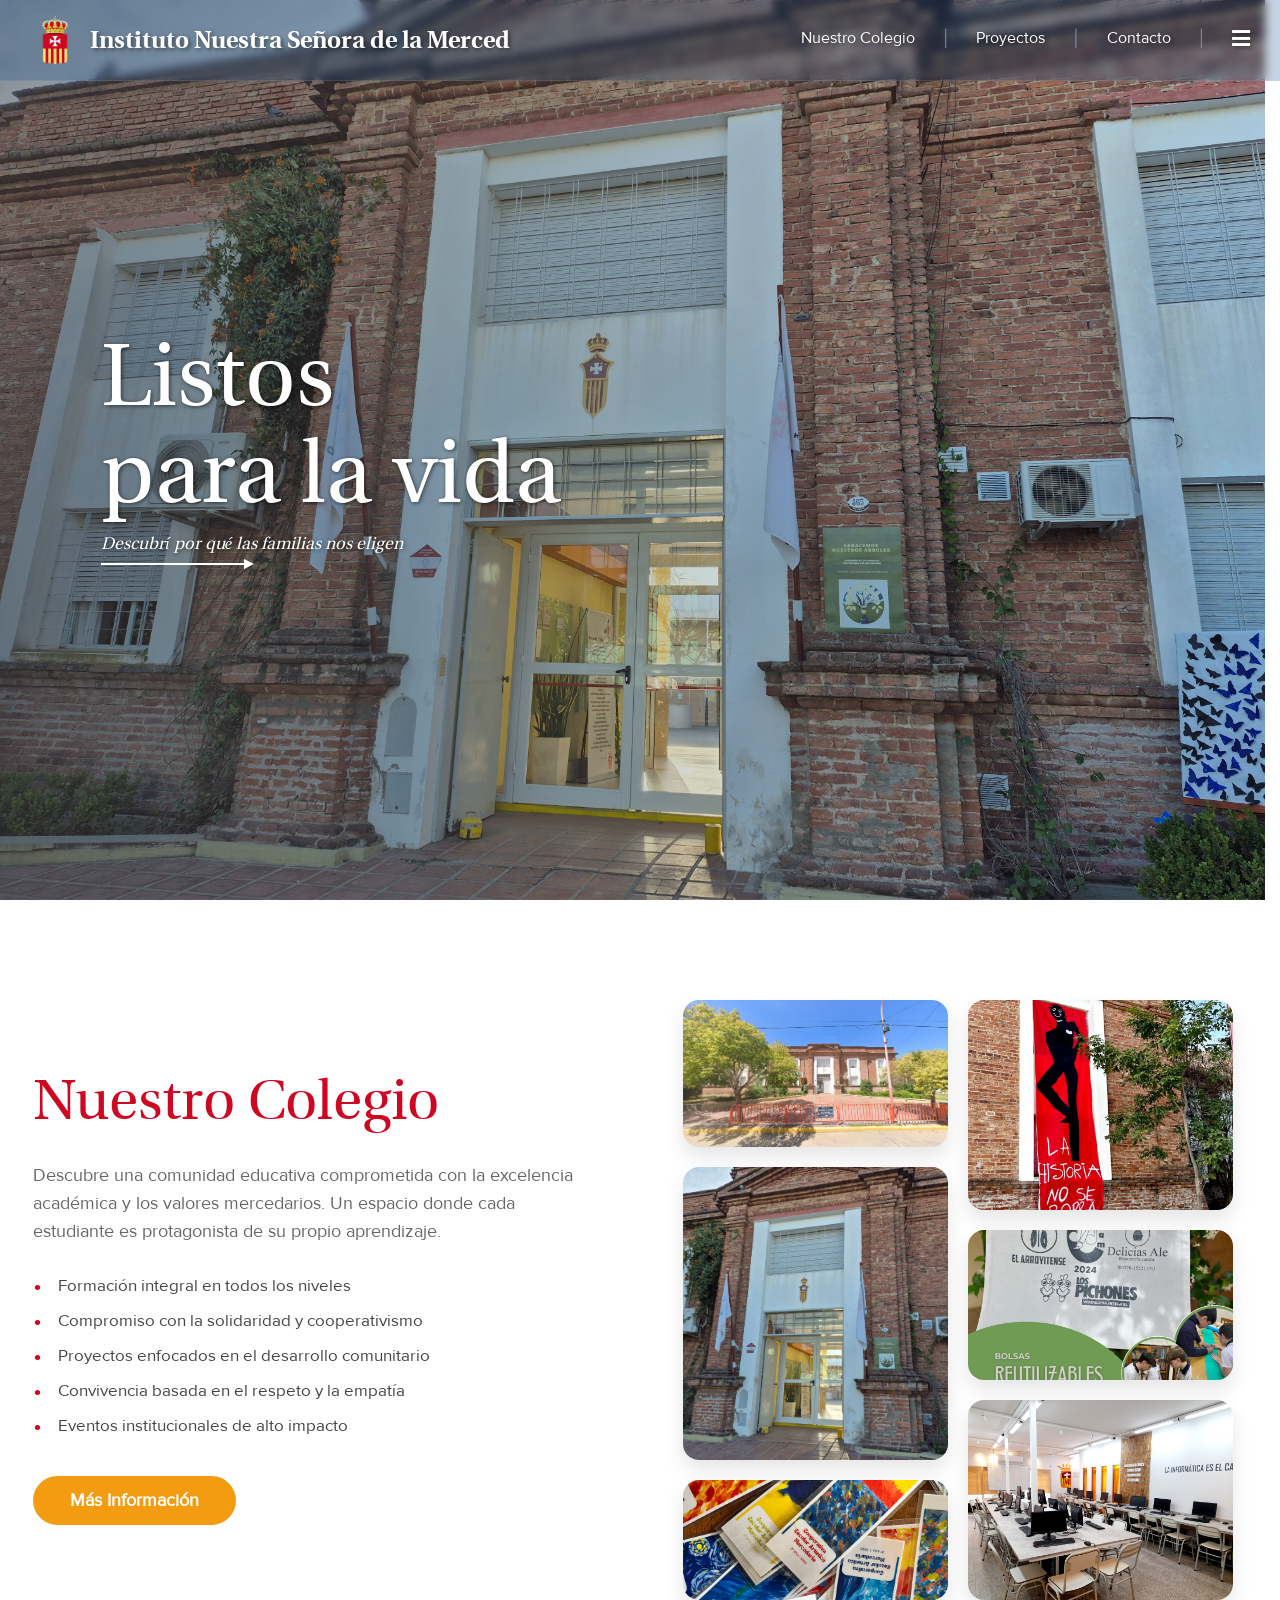
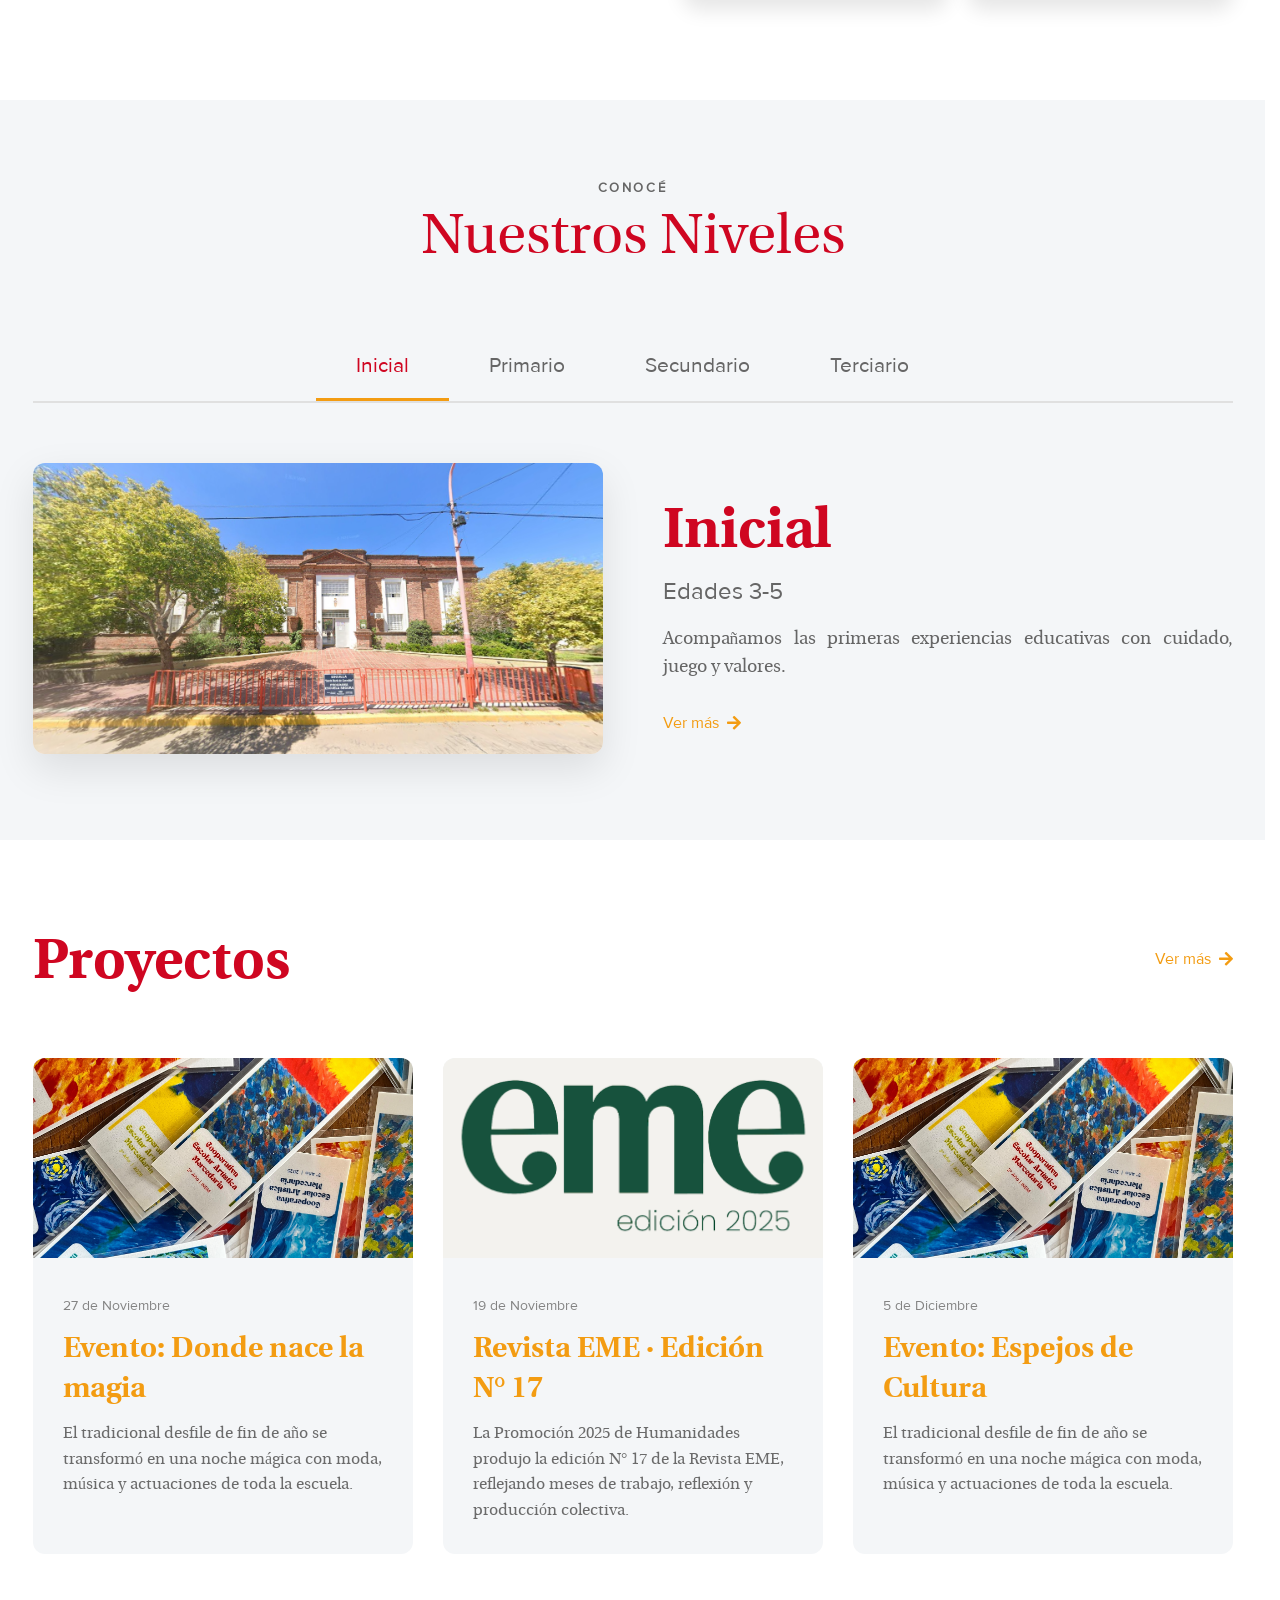
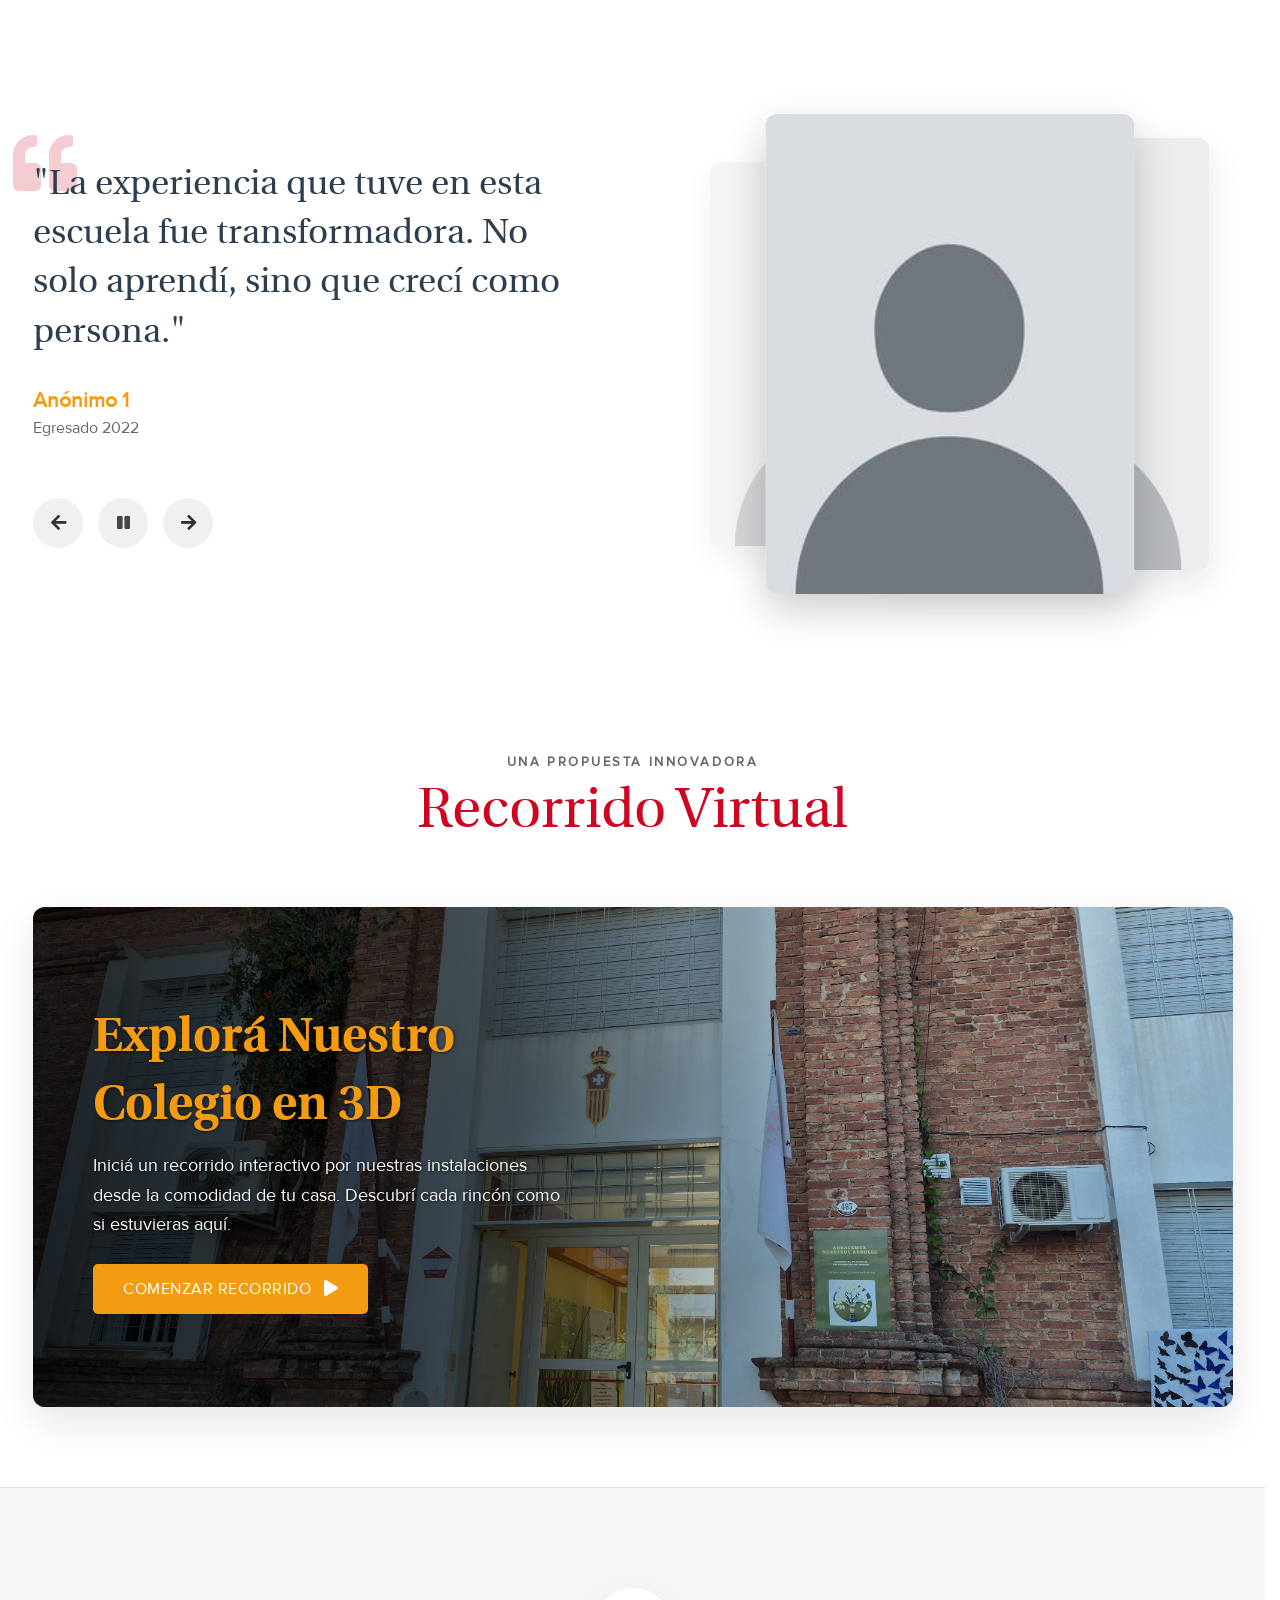
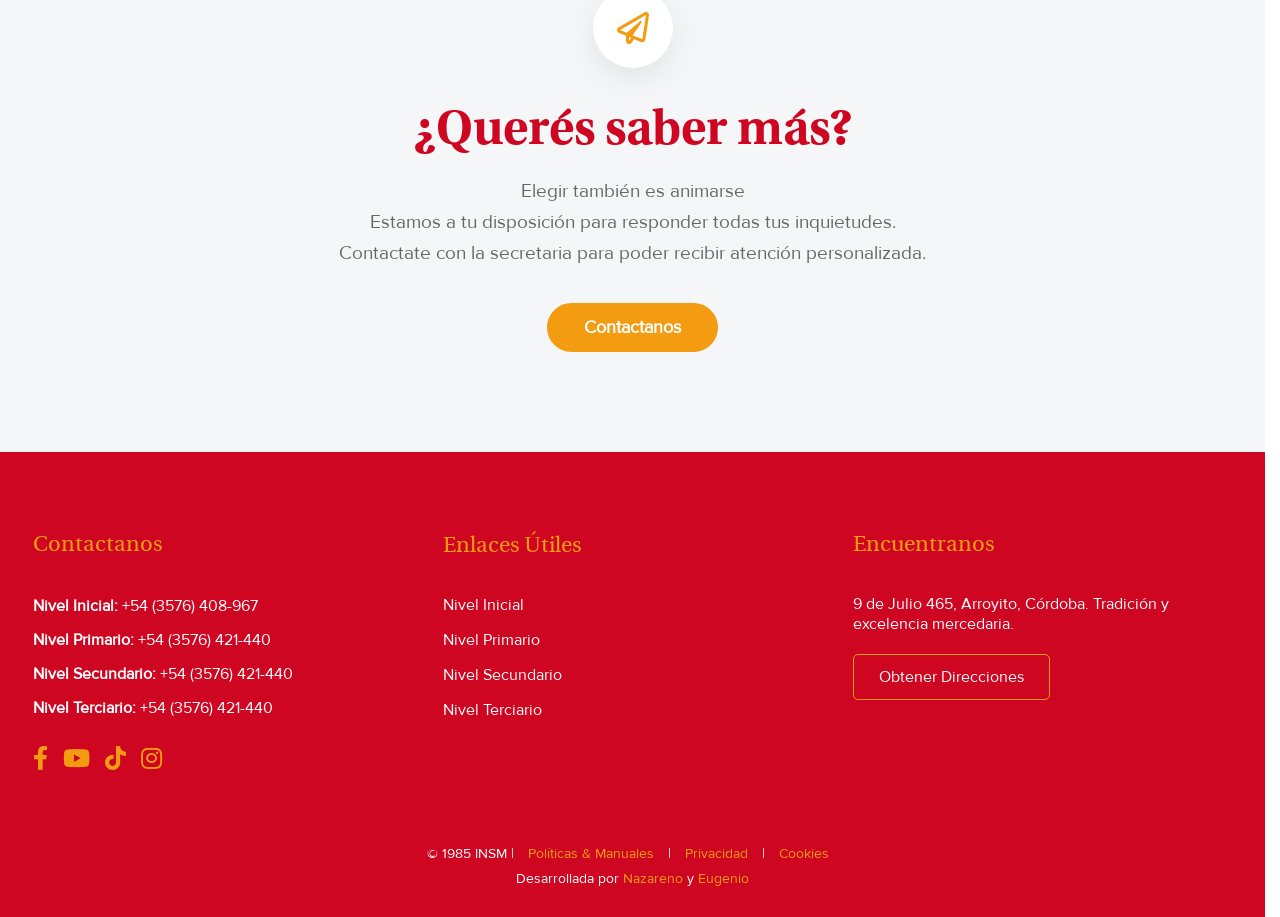
==== WebINSM-main/index.html @ 34da4134 "Archivos originales" ====
<!doctype html>
<html lang="es">
	<head>
		<meta charset="UTF-8" />
		<meta name="viewport" content="width=device-width, initial-scale=1.0" />
		<title>Instituto Nuestra Señora de la Merced | INSM</title>
		<meta
			name="description"
			content="Instituto Nuestra Señora de la Merced en Arroyito, Córdoba. Ofrecemos educación integral de calidad desde Nivel Inicial hasta Terciario, con una comunidad comprometida con los valores mercedarios y la excelencia académica."
		/>
		<meta
			name="keywords"
			content="INSM,Insm,insm, Instituto Nuestra Señora de la Merced, educación, colegio, escuela, Arroyito, Córdoba, nivel inicial, primaria, secundaria, terciario, formación docente, valores mercedarios, Santa Maria del Cervellon"
		/>
		<meta name="author" content="Instituto Nuestra Señora de la Merced" />
		<meta name="robots" content="index, follow" />

		<meta property="og:type" content="website" />
		<meta property="og:title" content="Instituto Nuestra Señora de la Merced | INSM" />
		<meta
			property="og:description"
			content="Comunidad educativa en Arroyito, Córdoba. Formación integral en valores y excelencia académica para todos los niveles educativos."
		/>
		<meta property="og:image" content="img/entrada.png" />

		<meta property="twitter:card" content="summary_large_image" />
		<meta property="twitter:title" content="Instituto Nuestra Señora de la Merced | INSM" />
		<meta
			property="twitter:description"
			content="Comunidad educativa en Arroyito, Córdoba. Formación integral en valores y excelencia académica para todos los niveles educativos."
		/>
		<meta property="twitter:image" content="img/entrada.png" />

		<style>
			/* --- Fuentes --- */
			@font-face {
				font-family: 'Heuristica';
				src: url('fonts/Heuristica-Regular.ttf') format('truetype');
				font-weight: normal;
				font-style: normal;
			}

			@font-face {
				font-family: 'Heuristica';
				src: url('fonts/Heuristica-Bold.ttf') format('truetype');
				font-weight: bold;
				font-style: normal;
			}

			@font-face {
				font-family: 'ProximaNova';
				src: url('fonts/ProximaNova-Regular.ttf') format('truetype');
				font-weight: normal;
				font-style: normal;
			}

			* {
				box-sizing: border-box;
				margin: 0;
				padding: 0;
			}

			/* Optimizaciones táctiles para móviles y tablets */
			a, button, [role="button"], 
			.projects-card, .level-tab, .testimonial-btn, 
			.unity-start-btn, .unity-close-btn, .view-more-btn, 
			.shortcut-item, .back-home-btn, .side-menu-links li a, 
			.social-icons a, .get-directions a {
				-webkit-tap-highlight-color: transparent;
				touch-action: manipulation;
			}

			html,
			body {
				width: 100%;
				overflow-x: hidden;
				margin: 0;
				padding: 0;
				position: relative;
			}

			html {
				scroll-behavior: smooth;
				scrollbar-gutter: stable; /* Previene el salto de layout al ocultar el scrollbar */
				overscroll-behavior-y: none; /* Evita que el fondo se separe y rebote de forma extraña */
			}

			body {
				font-family: 'Heuristica', serif;
				color: #333;
				animation: fadeInPage 0.5s ease-in-out;
			}

			body.fade-out {
				opacity: 0;
				transition: opacity 0.25s ease-in-out;
			}

			body.no-scroll,
			html.no-scroll {
				overflow: hidden !important;
				touch-action: none;
			}

			@keyframes fadeInPage {
				from {
					opacity: 0;
				}
				to {
					opacity: 1;
				}
			}

			/* --- CORRECCIÓN DE SCROLL (Para que el menú fijo no tape el título) --- */
			section {
				scroll-margin-top: 80px; /* Ajuste para dejar espacio arriba al navegar */
			}

			/* --- Menú Lateral de Navegación Rápida (Slider) --- */
			.side-menu {
				position: fixed;
				top: 0;
				right: 0;
				width: 100%;
				height: 100vh;
				z-index: 2000;
				visibility: hidden;
				pointer-events: none;
				overflow: hidden;
				transition: visibility 0.6s; /* Permite que la animación de salida termine antes de ocultar */
			}

			.side-menu.active {
				visibility: visible;
				pointer-events: all;
				transition: none; /* Aparece instantáneamente al activar */
			}

			.side-menu-overlay {
				position: absolute;
				top: 0;
				left: 0;
				width: 100%;
				height: 100%;
				background: rgba(0, 0, 0, 0.4);
				backdrop-filter: blur(8px);
				-webkit-backdrop-filter: blur(8px);
				opacity: 0;
				transition: opacity 0.6s ease; /* Sincronizado con el panel */
			}

			.side-menu.active .side-menu-overlay {
				opacity: 1;
			}

			.side-menu-content {
				position: absolute;
				top: 0;
				right: 0;
				width: 400px;
				height: 100%;
				height: 100dvh;
				background: #ffffff;
				transform: translateX(110%);
				transition: transform 0.6s cubic-bezier(0.4, 0, 0.2, 1); /* Curva más suave y orgánica */
				padding: 40px;
				box-shadow: -15px 0 50px rgba(0, 0, 0, 0.15);
				display: flex;
				flex-direction: column;
				box-sizing: border-box;
				overflow: hidden; /* BLOQUEO DE SCROLL EN EL PANEL PRINCIPAL */
			}

			.side-menu.active .side-menu-content {
				transform: translateX(0);
			}

			.side-menu-header {
				margin-bottom: 30px;
				border-bottom: 2px solid #f39c12;
				padding-bottom: 15px;
				flex-shrink: 0;
			}

			.side-menu-header h3 {
				font-family: 'Heuristica', serif;
				font-size: 1.8em;
				color: #cf0621;
				margin: 0;
				font-weight: normal;
			}

			.side-menu-links {
				list-style: none;
				padding: 0;
				margin: 0;
				flex-grow: 1;
				overflow-y: auto; /* SE MUESTRA SOLO SI ES NECESARIO */
				overflow-x: hidden;
				padding-right: 10px;
				scrollbar-width: thin; /* Firefox */
				scrollbar-color: #f39c12 #f4f6f8; /* Firefox */
				scrollbar-gutter: stable; /* RESERVA EL ESPACIO PARA EVITAR SALTOS */
			}

			/* --- Scrollbar personalizada visible SIN interacción cuando es necesaria --- */
			.side-menu-links::-webkit-scrollbar {
				width: 8px;
				display: block !important;
			}
			.side-menu-links::-webkit-scrollbar-track {
				background: #f4f6f8 !important; /* Fondo sólido para evitar que el SO la oculte */
				border-radius: 10px;
			}
			.side-menu-links::-webkit-scrollbar-thumb {
				background-color: #f39c12 !important;
				border-radius: 10px;
				border: 2px solid #f4f6f8;
			}

			.side-menu-links li {
				margin-bottom: 8px;
				opacity: 0;
				transform: translateX(40px);
				transition: all 0.5s cubic-bezier(0.16, 1, 0.3, 1);
			}

			/* --- Ocultar Accesos Globales en Desktop y Tablet (ya están en el header) --- */
			@media (min-width: 769px) {
				.side-menu-shortcuts,
				.side-menu-footer {
					display: none;
				}
			}

			.side-menu.active .side-menu-links li {
				opacity: 1;
				transform: translateX(0);
			}

			/* Delays restaurados para animación escalonada */
			.side-menu.active .side-menu-links li:nth-child(1) {
				transition-delay: 0.15s;
			}
			.side-menu.active .side-menu-links li:nth-child(2) {
				transition-delay: 0.20s;
			}
			.side-menu.active .side-menu-links li:nth-child(3) {
				transition-delay: 0.25s;
			}
			.side-menu.active .side-menu-links li:nth-child(4) {
				transition-delay: 0.30s;
			}
			.side-menu.active .side-menu-links li:nth-child(5) {
				transition-delay: 0.35s;
			}
			.side-menu-links li a {
				display: flex;
				align-items: center;
				gap: 15px;
				padding: 12px 15px;
				text-decoration: none;
				color: #555;
				font-family: 'ProximaNova', sans-serif;
				font-size: 1.1em;
				border-radius: 12px;
				/* Aceleración de Hardware */
				will-change: transform;
				transform: translate3d(0, 0, 0);
				transition:
					transform 0.25s cubic-bezier(0.16, 1, 0.3, 1),
					background-color 0.25s ease,
					color 0.25s ease,
					padding-left 0.25s ease;
			}

			.side-menu-links li a i {
				width: 24px;
				text-align: center;
				color: #f39c12;
				font-size: 1.2em;
			}

			/* --- HOVERS: Solo para Computadoras --- */
			@media (hover: hover) {
				.side-menu-links li a:hover {
					background-color: #f4f6f8;
					color: #cf0621;
					padding-left: 20px;
				}
				.side-menu-links li a:hover i {
					color: #cf0621;
					transform: scale(1.2);
				}
				.shortcut-item:hover {
					background: #ffffff;
					border-color: #cf0621;
					color: #cf0621;
					transform: translateY(-2px);
					box-shadow: 0 4px 10px rgba(207, 6, 33, 0.1);
				}
				.shortcut-item:hover i {
					color: #cf0621;
				}
				.shortcut-item:active,
				.shortcut-item.active-press {
					background: #ffffff;
					border-color: #cf0621;
					color: #cf0621;
				}
				.back-home-btn:hover {
					background-color: #cf0621;
					transform: translate3d(0, -2px, 0);
					box-shadow: 0 5px 15px rgba(207, 6, 33, 0.2);
				}
				.back-home-btn:active,
				.back-home-btn.active-press {
					background-color: #cf0621;
				}
			}

			/* Feedback táctil suave para móviles y tablets */
			.side-menu-links li a:active,
			.side-menu-links li a.active-press {
				background-color: #f0f0f0;
				opacity: 0.8;
				transform: scale(0.95) translate3d(0, 0, 0);
				transition:
					background-color 0.15s ease,
					transform 0.15s cubic-bezier(0.16, 1, 0.3, 1);
			}

			.shortcut-item:active,
			.shortcut-item.active-press {
				background-color: #f0f0f0;
				opacity: 0.8;
				transform: scale(0.95) translate3d(0, 2px, 0);
				box-shadow: 0 2px 4px rgba(0, 0, 0, 0.05);
				transition:
					transform 0.15s cubic-bezier(0.16, 1, 0.3, 1),
					box-shadow 0.15s cubic-bezier(0.16, 1, 0.3, 1);
			}

			.back-home-btn:active,
			.back-home-btn.active-press {
				transform: scale(0.95) translate3d(0, 2px, 0);
				box-shadow: 0 2px 4px rgba(0, 0, 0, 0.1);
				transition:
					transform 0.15s cubic-bezier(0.16, 1, 0.3, 1),
					box-shadow 0.15s cubic-bezier(0.16, 1, 0.3, 1);
			}
			@media (hover: hover) {
				.shortcut-item:active,
				.shortcut-item.active-press {
					transform: scale(0.95) translate3d(0, 0, 0);
				}
				.back-home-btn:active,
				.back-home-btn.active-press {
					transform: scale(0.95) translate3d(0, 0, 0);
				}
			}

			/* --- Accesos Rápidos Globales --- */
			.side-menu-shortcuts {
				margin-top: auto; /* ANCLAJE AL FONDO */
				padding-top: 20px;
				border-top: 1px solid #eee;
				flex-shrink: 0;
			}

			.side-menu-shortcuts h4 {
				font-family: 'ProximaNova', sans-serif;
				font-size: 0.85em;
				text-transform: uppercase;
				letter-spacing: 1px;
				color: #999;
				margin: 0 0 15px 0;
			}

			.shortcut-grid {
				display: grid;
				grid-template-columns: repeat(2, 1fr);
				gap: 10px;
				align-items: stretch;
			}

			.shortcut-item {
				display: flex;
				align-items: center;
				gap: 10px;
				padding: 12px;
				background: #f8f9fa;
				border-radius: 10px;
				text-decoration: none;
				color: #666;
				font-family: 'ProximaNova', sans-serif;
				font-size: 0.9em;
				border: 1px solid transparent;
				min-height: 54px; /* Unifica el tamaño vertical */
				box-sizing: border-box;
				/* Aceleración de Hardware */
				will-change: transform, box-shadow;
				transform: translate3d(0, 0, 0);
				backface-visibility: hidden;
				transition:
					transform 0.25s cubic-bezier(0.16, 1, 0.3, 1),
					box-shadow 0.25s cubic-bezier(0.16, 1, 0.3, 1),
					background-color 0.4s cubic-bezier(0.16, 1, 0.3, 1),
					border-color 0.4s cubic-bezier(0.16, 1, 0.3, 1);
			}

			.shortcut-item i {
				color: #f39c12;
				font-size: 1.1em;
				flex-shrink: 0;
			}

			.side-menu-footer {
				margin-top: 20px;
				flex-shrink: 0;
			}

			.back-home-btn {
				display: flex;
				align-items: center;
				justify-content: center;
				gap: 10px;
				padding: 14px;
				background-color: #f39c12;
				color: white;
				text-decoration: none;
				font-family: 'ProximaNova', sans-serif;
				font-weight: bold;
				border-radius: 50px;
				/* Aceleración de Hardware */
				will-change: transform, box-shadow;
				transform: translate3d(0, 0, 0);
				backface-visibility: hidden;
				transition:
					transform 0.25s cubic-bezier(0.16, 1, 0.3, 1),
					box-shadow 0.25s cubic-bezier(0.16, 1, 0.3, 1),
					background-color 0.4s cubic-bezier(0.16, 1, 0.3, 1);
			}

			/* Adaptabilidad de tamaños finales */
			@media (max-width: 1024px) {
				.side-menu-content {
					width: 380px;
					padding: 30px;
				}
			}
			@media (max-width: 768px) {
				.side-menu-content {
					width: 340px;
					padding: 25px;
				}
			}
			@media (max-width: 480px) {
				.side-menu-content {
					width: 88%;
					padding: 20px;
				}
			}

			/* --- Animaciones de entrada --- */
			@keyframes fadeInDown {
				from {
					opacity: 0;
					transform: translateY(-20px);
				}
				to {
					opacity: 1;
					transform: translateY(0);
				}
			}

			@keyframes fadeInUp {
				from {
					opacity: 0;
					transform: translateY(20px);
				}
				to {
					opacity: 1;
					transform: translateY(0);
				}
			}

			@keyframes fadeInLeft {
				from {
					opacity: 0;
					transform: translateX(-20px);
				}
				to {
					opacity: 1;
					transform: translateX(0);
				}
			}

			@keyframes fadeInRight {
				from {
					opacity: 0;
					transform: translateX(20px);
				}
				to {
					opacity: 1;
					transform: translateX(0);
				}
			}

			@keyframes fadeIn {
				from {
					opacity: 0;
				}
				to {
					opacity: 1;
				}
			}

			/* --- Header --- */
			.header-main {
				background-color: rgba(26, 79, 141, 0.25); /* Fondo 75% transparente */
				backdrop-filter: blur(5px); /* Efecto de desenfoque para mejor legibilidad */
				-webkit-backdrop-filter: blur(5px); /* Soporte para Safari */
				color: white;
				padding: 15px 30px;
				display: flex;
				justify-content: space-between;
				align-items: center;
				position: fixed; /* Cambiado de absolute a fixed */
				top: 0;
				left: 0;
				right: 0;
				z-index: 100;
				border-bottom: 1px solid rgba(255, 255, 255, 0.1); /* Sutil borde inferior */
				transition: all 0.3s ease; /* Transición suave para cambios */
			}
			.header-main .logo {
				display: flex;
				align-items: center;
				font-size: 1.5em;
				font-weight: bold;
				text-shadow: 2px 2px 4px rgba(0, 0, 0, 0.5); /* Sombra para mejor legibilidad */
			}
			.header-main .logo a {
				display: flex;
				align-items: center;
				text-decoration: none;
				color: white;
				/* Aceleración de Hardware */
				will-change: transform;
				transform: translate3d(0, 0, 0);
				transition: transform 0.25s cubic-bezier(0.16, 1, 0.3, 1);
			}
			.header-main .logo a:hover {
				color: white; /* Mantiene el color original */
			}
			.header-main .logo a:active,
			.header-main .logo a.active-press {
				transform: scale(0.95) translate3d(0, 0, 0);
				transition: transform 0.15s cubic-bezier(0.16, 1, 0.3, 1);
			}
			.header-main .logo img {
				height: 50px;
				margin-right: 10px;
			}
			.header-main nav ul {
				list-style: none;
				margin: 0;
				padding: 0;
				display: flex;
				gap: 25px;
				align-items: center;
			}
			.header-main nav ul li:not(:last-child)::after {
				content: '│';
				color: rgba(130, 163, 189, 0.8);
				margin-left: 25px;
				font-weight: bold;
			}
			.header-main nav ul li a {
				text-decoration: none;
				color: white;
				font-family: 'ProximaNova', sans-serif;
				font-size: 1em;
				text-shadow: 2px 2px 4px rgba(0, 0, 0, 0.5); /* Sombra para mejor legibilidad */
				position: relative;
				padding-bottom: 5px;
				display: inline-block;
				/* Aceleración de Hardware */
				will-change: transform;
				transform: translate3d(0, 0, 0);
				transition:
					color 0.3s ease,
					transform 0.25s cubic-bezier(0.16, 1, 0.3, 1);
			}
			.header-main nav ul li a:active,
			.header-main nav ul li a.active-press {
				transform: scale(0.95) translate3d(0, 0, 0);
				transition: transform 0.15s cubic-bezier(0.16, 1, 0.3, 1);
			}
			/* Animación de línea inferior para enlaces del menú */
			.header-main nav ul li:not(:last-child) a::after {
				content: '';
				position: absolute;
				bottom: 0;
				left: 0;
				width: 100%;
				height: 2px;
				background: linear-gradient(90deg, #fff, rgba(255, 255, 255, 0.7));
				transform: scaleX(0);
				transform-origin: left;
				transition: transform 0.4s cubic-bezier(0.25, 0.46, 0.45, 0.94);
			}
			.header-main nav ul li:not(:last-child) a:hover::after {
				transform: scaleX(1);
			}
			.header-main nav ul li a:hover {
				color: #f39c12;
			}
			.header-main .menu-icon {
				font-size: 1.3em;
				cursor: pointer;
				text-shadow: 2px 2px 4px rgba(0, 0, 0, 0.5);
				display: inline-block;
				/* Aceleración de Hardware */
				will-change: transform;
				transform: translate3d(0, 0, 0);
				transition: transform 0.25s cubic-bezier(0.16, 1, 0.3, 1);
			}
			.header-main .menu-icon:active,
			.header-main .menu-icon.active-press {
				transform: scale(0.95) translate3d(0, 0, 0);
				transition: transform 0.15s cubic-bezier(0.16, 1, 0.3, 1);
			}

			.hero-section {
				position: relative;
				width: 100%;
				height: 100vh;
				height: 100dvh;
				display: flex;
				flex-direction: column;
				justify-content: center;
				padding-left: 8%;
				box-sizing: border-box;
				text-shadow: 1px 1px 4px rgba(0, 0, 0, 0.6);
				overflow: hidden; /* Necesario para el zoom del fondo */
			}

			/* Imagen de Fondo con Zoom */
			.hero-section::after {
				content: '';
				position: absolute;
				top: 0;
				left: 0;
				width: 100%;
				height: 100%;
				background: url('img/20250806_092322.jpg') no-repeat center center;
				background-size: cover;
				z-index: 0;
				transform: scale(var(--hero-scale, 1));
				will-change: transform;
				transition: transform 0.3s ease-out;
			}

			/* Gradiente Oscuro */
			.hero-section::before {
				content: '';
				position: absolute;
				top: 0;
				left: 0;
				width: 100%;
				height: 100%;
				background: linear-gradient(to right, rgba(70, 68, 68, 0.5), rgba(0, 0, 0, 0));
				z-index: 1;
			}

			.hero-content {
				position: relative;
				z-index: 2;
			}

			.hero-line-1,
			.hero-line-2 {
				display: block;
			}

			.hero-content p {
				font-size: 1.05em;
				margin-top: 5px;
				max-width: 500px;
				color: white;
				font-style: italic;
				display: flex;
				flex-direction: column;
				gap: 8px;
				cursor: pointer;
				visibility: hidden; /* Hidden initially, shown by JS */
			}

			.hero-content h1 {
				font-size: 5.5em;
				margin: 0;
				line-height: 1.1;
				font-weight: normal;
				color: white;
				visibility: hidden; /* Hidden initially, shown by JS */
			}

			@keyframes riseIn {
				0% {
					transform: translateY(120%) scaleY(1.05);
					opacity: 0;
				}
				60% {
					transform: translateY(-6%) scaleY(0.95);
					opacity: 1;
				}
				80% {
					transform: translateY(2%) scaleY(1.02);
				}
				100% {
					transform: translateY(0) scaleY(1);
					opacity: 1; /* Ensure text remains visible */
				}
			}

			.letter {
				display: inline-block;
				opacity: 0;
				white-space: pre;
			}

			.hero-arrow {
				width: 145px;
				height: 2px;
				background-color: white;
				position: relative;
				transition: width 0.8s ease;
				align-self: flex-start;
				transform-origin: left;
			}

			.hero-arrow::after {
				content: '';
				position: absolute;
				right: -8px;
				top: -4px;
				width: 0;
				height: 0;
				border-left: 10px solid white;
				border-top: 5px solid transparent;
				border-bottom: 5px solid transparent;
				transition: transform 0.3s ease;
			}

			.hero-content p:hover .hero-arrow {
				width: 165px;
			}

			.hero-content p:hover .hero-arrow::after {
				transform: scale(1.2);
			}

			/* --- NUEVA SECCIÓN: NUESTRO COLEGIO --- */
			.college-section {
				padding: 100px 20px;
				background-color: #ffffff;
				display: flex;
				justify-content: center;
			}

			.college-container {
				max-width: 1200px;
				width: 100%;
				display: flex;
				gap: 80px;
				align-items: center;
			}

			.college-text {
				flex: 1;
				padding-right: 20px;
			}

			.college-text h2 {
				font-family: 'Heuristica', serif;
				font-size: 3.5em;
				color: #cf0621; /* Color rojo institucional */
				margin: 0 0 25px 0;
				font-weight: normal;
				line-height: 1.1;
			}

			.college-text p {
				font-family: 'ProximaNova', sans-serif;
				font-size: 1.1em;
				color: #666;
				line-height: 1.6;
				margin-bottom: 30px;
			}

			.college-features {
				list-style: none;
				padding: 0;
				margin: 0 0 40px 0;
			}

			.college-features li {
				font-family: 'ProximaNova', sans-serif;
				font-size: 1.05em;
				color: #444;
				margin-bottom: 15px;
				padding-left: 25px;
				position: relative;
			}

			.college-features li::before {
				content: '•';
				color: #cf0621; /* Punto rojo */
				font-size: 1.5em;
				position: absolute;
				left: 0;
				top: -5px;
			}

			/* Galería estilo mosaico */
			.college-gallery {
				flex: 1;
				display: flex;
				gap: 20px;
				height: 600px; /* Altura fija para controlar la proporción */
			}

			.gallery-col {
				flex: 1;
				display: flex;
				flex-direction: column;
				gap: 20px;
			}

			.gallery-col img {
				width: 100%;
				border-radius: 16px;
				object-fit: cover;
				transition: transform 0.3s ease;
				box-shadow: 0 10px 20px rgba(0, 0, 0, 0.1);
			}

			.gallery-col img:hover {
				transform: scale(1.02);
			}

			/* Control de alturas para imitar la referencia - Más irregular */
			/* Columna Izquierda: Destaca la del medio (tipo Estatua de la Libertad en ref) */
			.col-1 img:nth-child(1) {
				height: 25%;
			}
			.col-1 img:nth-child(2) {
				height: 50%;
			} /* La más alta del conjunto */
			.col-1 img:nth-child(3) {
				height: 20%;
			}

			/* Columna Derecha: Alturas variadas y desfasadas respecto a la izquierda */
			.col-2 img:nth-child(1) {
				height: 35%;
			}
			.col-2 img:nth-child(2) {
				height: 25%;
			}
			.col-2 img:nth-child(3) {
				height: 35%;
			}

			/* --- Sección de Niveles Educativos --- */
			.levels-section {
				padding: 80px 20px;
				background-color: #f4f6f8;
				text-align: center;
			}

			.levels-container {
				max-width: 1200px;
				margin: 0 auto;
			}

			.levels-title h2 {
				font-size: 0.8em;
				text-transform: uppercase;
				letter-spacing: 0.2em;
				color: #666;
				margin: 0 0 10px 0;
				font-family: 'ProximaNova', sans-serif;
			}

			.levels-title h3 {
				font-size: 3.5em;
				color: #cf0621;
				margin: 0 0 60px 0;
				font-weight: normal;
				font-family: 'Heuristica', serif;
			}

			/* Pestañas de niveles */
			.level-tabs {
				display: flex;
				justify-content: center;
				gap: 0;
				border-bottom: 2px solid #e0e0e0;
				margin-bottom: 60px;
			}

			.level-tab {
				background: none;
				border: none;
				font-size: 1.3em;
				font-family: 'ProximaNova', sans-serif;
				padding: 20px 40px;
				color: #666;
				cursor: pointer;
				border-bottom: 3px solid transparent;
				position: relative;
				/* Aceleración de Hardware */
				will-change: transform;
				transform: translate3d(0, 0, 0);
				backface-visibility: hidden;
				transition:
					transform 0.25s cubic-bezier(0.16, 1, 0.3, 1),
					color 0.4s cubic-bezier(0.16, 1, 0.3, 1),
					border-bottom-color 0.4s cubic-bezier(0.16, 1, 0.3, 1);
			}

			.level-tab.active {
				color: #cf0621;
				border-bottom-color: #f39c12;
			}

			.level-tab:hover {
				color: #f39c12;
			}

			.level-tab:active,
			.level-tab.active-press {
				transform: scale(0.95) translate3d(0, 0, 0);
				transition: transform 0.15s cubic-bezier(0.16, 1, 0.3, 1); /* Respuesta táctil rápida y suave */
			}

			/* Contenido de pestañas */
			.level-content {
				display: none;
				animation: fadeInUp 0.5s ease-out;
			}

			.level-content.active {
				display: block;
			}

			.level-grid {
				display: grid;
				grid-template-columns: 1fr 1fr;
				gap: 60px;
				align-items: center;
			}

			.level-image img {
				width: 100%;
				border-radius: 12px;
				box-shadow: 0 15px 40px rgba(0, 0, 0, 0.1);
			}

			.level-info {
				text-align: left;
			}

			.level-info h4 {
				font-size: 3.5em;
				color: #cf0621;
				margin: 0 0 10px 0;
				font-family: 'Heuristica', serif;
			}

			.level-info .age {
				font-size: 1.5em;
				color: #666;
				margin: 0 0 20px 0;
				font-family: 'ProximaNova', sans-serif;
			}

			.level-info p {
				font-size: 1.1em;
				color: #666;
				line-height: 1.6;
				margin: 0 0 30px 0;
				text-align: justify;
			}

			.arrow-link {
				display: inline-flex;
				align-items: center;
				color: #f39c12;
				text-decoration: none;
				font-family: 'ProximaNova', sans-serif;
				font-weight: 500;
				/* Aceleración de Hardware */
				will-change: transform;
				transform: translate3d(0, 0, 0);
				transition: transform 0.25s cubic-bezier(0.16, 1, 0.3, 1);
			}

			.arrow-link:hover {
				transform: translateX(5px) translate3d(0, 0, 0);
			}

			.arrow-link:active,
			.arrow-link.active-press {
				transform: scale(0.95) translate3d(0, 0, 0);
				transition: transform 0.15s cubic-bezier(0.16, 1, 0.3, 1);
			}

			.arrow-link i {
				margin-left: 8px;
				transition: transform 0.3s ease;
			}

			/* Controles para la galería de niveles en móvil */
			.level-controls {
				display: none;
				justify-content: center;
				gap: 15px;
				margin-top: 40px;
			}

			@media (max-width: 768px) {
				.level-controls {
					display: flex;
				}
				.level-tabs {
					display: none;
				}
			}

			/* --- Sección de Proyectos --- */
			.projects-section {
				padding: 80px 20px;
				background-color: #ffffff;
				color: white;
			}

			.projects-container {
				max-width: 1200px;
				margin: 0 auto;
			}

			.projects-header {
				display: flex;
				justify-content: space-between;
				align-items: center;
				margin-bottom: 60px;
			}

			.projects-header h3 {
				font-size: 3.5em;
				margin: 0;
				font-family: 'Heuristica', serif;
				color: #cf0621;
			}

			.projects-header .arrow-link {
				color: #f39c12;
			}

			.projects-grid {
				display: grid;
				grid-template-columns: repeat(auto-fit, minmax(350px, 1fr));
				gap: 30px;
			}

			.projects-card {
				background: #f4f6f8;
				border-radius: 12px;
				text-decoration: none;
				color: inherit;
				display: block;
				overflow: hidden;
				/* Aceleración de Hardware */
				will-change: transform, box-shadow;
				transform: translate3d(0, 0, 0);
				backface-visibility: hidden;
				transition:
					transform 0.25s cubic-bezier(0.16, 1, 0.3, 1),
					box-shadow 0.25s cubic-bezier(0.16, 1, 0.3, 1);
			}

			@media (hover: hover) {
				.projects-card:hover {
					transform: translate3d(0, -8px, 0);
					box-shadow: 0 15px 30px rgba(0, 0, 0, 0.15);
				}
			}

			.projects-card:active,
			.projects-card.active-press {
				transform: scale(0.95) translate3d(0, 2px, 0);
				box-shadow: 0 4px 8px rgba(0, 0, 0, 0.1);
				transition:
					transform 0.15s cubic-bezier(0.16, 1, 0.3, 1),
					box-shadow 0.15s cubic-bezier(0.16, 1, 0.3, 1); /* Respuesta táctil rápida y suave */
			}

			@media (hover: hover) {
				.projects-card:active,
				.projects-card.active-press {
					transform: scale(0.95) translate3d(0, -2px, 0);
				}
			}

			.projects-card img {
				width: 100%;
				height: 200px;
				object-fit: cover;
				pointer-events: none; /* Asegura que los eventos táctiles se propaguen al contenedor en móviles */
			}

			.projects-card-content {
				padding: 30px;
			}

			.projects-card .date {
				font-size: 0.9em;
				color: #838383;
				margin-bottom: 10px;
				font-family: 'ProximaNova', sans-serif;
			}

			.projects-card h4 {
				font-size: 1.8em;
				margin: 0 0 15px 0;
				font-family: 'Heuristica', serif;
				color: #f39c12;
				/* Regla: Salto de palabra completa por defecto. Guion manual solo si desborda. */
				word-break: normal;
				overflow-wrap: break-word;
				hyphens: manual;
				-webkit-hyphens: manual;
				text-align: left;
			}

			.projects-card p {
				color: #6b6b6b;
				line-height: 1.6;
				margin: 0;
				/* Regla: Salto de palabra completa por defecto. Guion manual solo si desborda. */
				word-break: normal;
				overflow-wrap: break-word;
				hyphens: manual;
				-webkit-hyphens: manual;
				text-align: left;
			}

			/* --- Sección de Testimonios --- */
			.testimonials-section {
				padding: 80px 20px;
				background-color: #ffffff;
			}

			.testimonials-container {
				max-width: 1200px;
				margin: 0 auto;
			}

			.testimonials-grid {
				display: grid;
				grid-template-columns: 1fr 1fr;
				gap: 80px;
				align-items: center;
			}

			.testimonial-text {
				position: relative;
			}

			.quote-icon {
				font-size: 4em;
				color: #cf0621;
				opacity: 0.2;
				position: absolute;
				top: -30px;
				left: -20px;
			}

			/* Contenedor para los slides de texto */
			#testimonial-text-container {
				display: grid;
				align-items: start;
				overflow: hidden;
				transition: height 0.4s cubic-bezier(0.4, 0, 0.2, 1);
				/* Altura dinámica basada en el contenido */
			}

			.testimonial-slide {
				grid-area: 1 / 1;
				width: 100%;
				opacity: 0;
				transform: translateX(30px);
				transition:
					opacity 0.5s ease-in-out,
					transform 0.5s ease-in-out;
				pointer-events: none;
			}

			.testimonial-slide.active {
				opacity: 1;
				transform: translateX(0);
				pointer-events: auto;
			}

			.testimonial-quote {
				font-size: 2.2em;
				line-height: 1.4;
				margin: 0 0 30px 0;
				font-family: 'Heuristica', serif;
				color: #2c3e50;
			}

			.testimonial-author {
				font-size: 1.3em;
				font-weight: bold;
				margin: 0 0 5px 0;
				color: #f39c12;
				font-family: 'ProximaNova', sans-serif;
				position: relative;
			}

			.testimonial-role {
				color: #666;
				margin: 0;
				font-family: 'ProximaNova', sans-serif;
			}

			.testimonial-controls {
				display: flex;
				gap: 15px;
				margin-top: 60px; /* Aumentado para mayor separación */
			}

			.testimonial-btn {
				width: 50px;
				height: 50px;
				border-radius: 50%;
				background-color: #f0f0f0;
				border: none;
				display: flex;
				align-items: center;
				justify-content: center;
				cursor: pointer;
				color: #333;
				font-size: 1.1em;
				/* Aceleración de Hardware */
				will-change: transform;
				transform: translate3d(0, 0, 0);
				backface-visibility: hidden;
				transition:
					transform 0.25s cubic-bezier(0.16, 1, 0.3, 1),
					background-color 0.4s cubic-bezier(0.16, 1, 0.3, 1),
					color 0.4s cubic-bezier(0.16, 1, 0.3, 1);
			}

			@media (hover: hover) {
				.testimonial-btn:hover {
					background-color: #cf0621;
					color: white;
				}
				.testimonial-btn:active,
				.testimonial-btn.active-press {
					background-color: #cf0621;
					color: white;
				}
			}
			.testimonial-btn:active,
			.testimonial-btn.active-press {
				transform: scale(0.95) translate3d(0, 2px, 0);
				transition: transform 0.15s cubic-bezier(0.16, 1, 0.3, 1); /* Respuesta táctil rápida y suave */
			}

			.testimonial-btn i.fa-pause,
			.testimonial-btn i.fa-play {
				font-size: 0.85em;
				opacity: 0.9;
			}

			.testimonial-images {
				position: relative;
				height: 480px;
			}

			.testimonial-img {
				position: absolute;
				width: 66%;
				height: 100%;
				object-fit: cover;
				border-radius: 12px;
				transition: all 0.6s cubic-bezier(0.25, 0.46, 0.45, 0.94);
				box-shadow: 0 15px 40px rgba(0, 0, 0, 0.2);
			}

			.close-menu {
				color: white;
				font-size: 1.5em;
				cursor: pointer;
				background: none;
				border: none;
			}
			.menu-content {
				display: grid;
				grid-template-columns: repeat(4, 1fr);
				gap: 1px;
				height: calc(100vh - 80px);
				background-color: rgba(150, 150, 150, 0.25);
				backdrop-filter: blur(5px);
			}
			.menu-section {
				background-color: rgba(150, 150, 150, 0.25);
				backdrop-filter: blur(5px);
				padding: 30px 20px;
				display: flex;
				flex-direction: column;
			}
			.menu-section h3 {
				color: #cf0621;
				font-family: 'ProximaNova', sans-serif;
				font-size: 1.4em;
				margin: 0 0 20px 0;
				font-weight: bold;
				padding-bottom: 10px;
				position: relative;
				display: inline-block;
				cursor: pointer;
			}
			.menu-section h3::after {
				content: '';
				position: absolute;
				left: 0;
				bottom: 0;
				width: 0;
				height: 2px;
				background-color: #f39c12;
				transition: width 0.3s cubic-bezier(0.075, 0.82, 0.165, 1);
			}
			.menu-section h3:hover::after {
				width: 100%;
			}
			.menu-section ul {
				list-style: none;
				padding: 0;
				margin: 0;
				flex-grow: 1;
			}
			.menu-section ul li {
				margin-bottom: 12px;
			}
			.menu-section ul li a {
				color: rgb(255, 255, 255);
				text-decoration: none;
				font-family: 'ProximaNova', sans-serif;
				font-size: 1em;
				transition: color 0.2s ease;
				background: none;
				padding: 0;
			}
			.menu-section ul li a:hover {
				color: #f39c12;
				text-decoration: underline;
			}

			/* --- Menú desplegable Estilo Móvil (Tipo App) --- */
			.dropdown-menu {
				position: fixed;
				top: 0;
				left: 0;
				width: 100%;
				height: 100vh;
				background-color: #ffffff;
				z-index: 2000;
				display: block; /* Siempre en el DOM, controlado por transform */
				transform: translateX(100%); /* Oculto a la derecha */
				transition: transform 0.3s cubic-bezier(0.4, 0, 0.2, 1);
				overflow-y: auto;
			}

			.dropdown-menu.show {
				transform: translateX(0);
			}

			.mobile-menu-header {
				display: flex;
				justify-content: space-between;
				align-items: center;
				padding: 20px;
				border-bottom: 1px solid #f0f0f0;
				background-color: #fff;
				position: sticky;
				top: 0;
				z-index: 10;
			}

			.mobile-menu-logo {
				display: flex;
				align-items: center;
				font-size: 1.2em;
				font-weight: bold;
				color: #333;
			}

			.mobile-menu-logo img {
				height: 40px; /* Tamaño ajustado para móvil */
				margin-right: 10px;
				width: auto;
			}

			.close-menu-btn {
				background: none;
				border: none;
				font-size: 1.5em; /* Tamaño similar a la X de la imagen */
				color: #cf0621;
				cursor: pointer;
				padding: 5px;
				display: flex;
				align-items: center;
				/* Aceleración de Hardware */
				will-change: transform;
				transform: translate3d(0, 0, 0);
				transition: transform 0.25s cubic-bezier(0.16, 1, 0.3, 1);
			}
			.close-menu-btn:active,
			.close-menu-btn.active-press {
				transform: scale(0.95) translate3d(0, 0, 0);
				transition: transform 0.15s cubic-bezier(0.16, 1, 0.3, 1);
			}

			.mobile-menu-list {
				list-style: none;
				padding: 0;
				margin: 10px 0 0 0;
			}

			.mobile-menu-list li a {
				display: flex;
				justify-content: space-between;
				align-items: center;
				padding: 18px 25px;
				text-decoration: none;
				color: #333;
				font-family: 'ProximaNova', sans-serif;
				font-size: 1.1em;
				transition: background-color 0.2s, transform 0.25s cubic-bezier(0.16, 1, 0.3, 1);
				will-change: transform;
				transform: translate3d(0, 0, 0);
			}

			.mobile-menu-list li a:active,
			.mobile-menu-list li a.active-press {
				transform: scale(0.95) translate3d(0, 0, 0);
				transition: transform 0.15s cubic-bezier(0.16, 1, 0.3, 1);
			}

			.mobile-menu-list li a:hover {
				background-color: #f9f9f9;
				color: #cf0621;
			}

			.mobile-menu-list li a i {
				color: #f39c12;
				font-size: 0.9em;
			}

			.mobile-menu-list li a:hover i {
				color: #cf0621;
			}

			.mobile-menu-highlight {
				margin-top: 10px;
				border-top: 8px solid #f39c12; /* Separador grueso estilo móvil con color secundario */
				padding-top: 10px;
				padding-bottom: 40px;
			}

			.mobile-menu-highlight h4 {
				padding: 15px 25px 5px 25px;
				font-family: 'ProximaNova', sans-serif;
				font-size: 1em;
				color: #cf0621;
				font-weight: normal;
				margin: 0;
			}

			.mobile-menu-highlight a {
				display: flex;
				justify-content: space-between;
				align-items: center;
				padding: 18px 25px;
				text-decoration: none;
				color: #333;
				font-family: 'ProximaNova', sans-serif;
				font-size: 1.1em;
				font-weight: 600; /* Un poco más grueso */
				transition: background-color 0.2s, transform 0.25s cubic-bezier(0.16, 1, 0.3, 1);
				will-change: transform;
				transform: translate3d(0, 0, 0);
			}

			.mobile-menu-highlight a:active,
			.mobile-menu-highlight a.active-press {
				transform: scale(0.95) translate3d(0, 0, 0);
				transition: transform 0.15s cubic-bezier(0.16, 1, 0.3, 1);
			}

			.mobile-menu-highlight a.highlight-red {
				color: #cf0621;
			}

			.mobile-menu-highlight a:hover {
				background-color: #f9f9f9;
			}

			/* --- Footer --- */
			.footer {
				background-color: #cf0621;
				color: #ffffff;
				padding: 80px 20px 20px 20px;
				font-family: 'ProximaNova', sans-serif;
				position: relative;
			}
			.footer-container {
				display: flex;
				justify-content: space-between;
				align-items: flex-start;
				max-width: 1200px;
				margin: 0 auto;
				width: 100%;
				gap: 30px;
			}
			.footer-column {
				flex: 1;
				display: flex;
				flex-direction: column;
				align-items: flex-start;
				text-align: left;
			}
			.footer-column-wrapper {
				width: 100%;
				max-width: 400px;
			}
			.footer-column h3 {
				color: #f39c12;
				font-size: 1.4em;
				margin-bottom: 25px;
				position: relative;
				font-weight: normal;
				font-family: 'Heuristica', serif;
				white-space: nowrap;
			}
			.footer-column h3::after {
				content: '';
				display: block;
				width: 50px;
				height: 2px;
				background-color: #cf0621;
				margin-top: 8px;
			}
			.footer-column ul {
				list-style: none;
				padding: 0;
				margin: 0;
			}
			.footer-column ul li {
				margin-bottom: 15px;
			}
			.footer-column ul li a {
				color: #fff;
				text-decoration: none;
				transition: color 0.3s ease, transform 0.25s cubic-bezier(0.16, 1, 0.3, 1);
				will-change: transform;
				transform: translate3d(0, 0, 0);
				display: inline-block;
			}
			.footer-column ul li a:active,
			.footer-column ul li a.active-press {
				transform: scale(0.95) translate3d(0, 0, 0);
				transition: transform 0.15s cubic-bezier(0.16, 1, 0.3, 1);
			}
			@media (hover: hover) {
				.footer-column ul li a:hover {
					color: #f39c12;
					text-decoration: none;
				}
			}
			.contact-info p {
				margin: 0 0 10px 0;
				line-height: 1.5;
				white-space: nowrap; /* Evita que el número de teléfono salte a la siguiente línea */
			}
			.contact-info a {
				color: #fff;
				text-decoration: none;
				transition: color 0.3s ease, transform 0.25s cubic-bezier(0.16, 1, 0.3, 1);
				will-change: transform;
				transform: translate3d(0, 0, 0);
				display: inline-block;
			}
			.contact-info a:active,
			.contact-info a.active-press {
				transform: scale(0.95) translate3d(0, 0, 0);
				transition: transform 0.15s cubic-bezier(0.16, 1, 0.3, 1);
			}
			@media (hover: hover) {
				.contact-info a:hover {
					color: #f39c12;
					text-decoration: none;
				}
			}
			.social-icons {
				display: flex;
				gap: 15px;
				margin-top: 25px;
			}
			.social-icons a {
				color: #f39c12;
				font-size: 1.5em;
				display: inline-block; /* Ensure transform works */
				/* Aceleración de Hardware */
				will-change: transform;
				transform: translate3d(0, 0, 0);
				backface-visibility: hidden;
				transition:
					transform 0.25s cubic-bezier(0.16, 1, 0.3, 1),
					color 0.4s cubic-bezier(0.16, 1, 0.3, 1);
			}
			@media (hover: hover) {
				.social-icons a:hover {
					color: #fff;
					transform: scale(1.2) translate3d(0, 0, 0);
				}
			}
			.social-icons a:active,
			.social-icons a.active-press {
				transform: scale(0.95) translate3d(0, 1px, 0);
				transition: transform 0.15s cubic-bezier(0.16, 1, 0.3, 1); /* Respuesta táctil rápida y suave */
			}
			.footer-map-container {
				position: relative;
			}
			.footer-map-container img {
				width: 100%;
				height: auto;
			}
			.get-directions {
				margin-top: 20px;
			}

			/* Animación Ripple adaptada */
			@keyframes ripple {
				0% {
					transform: scale(1);
					opacity: 0.8;
				}
				100% {
					transform: scale(1.3, 1.5);
					opacity: 0;
				}
			}

			.get-directions a {
				display: inline-block;
				padding: 12px 25px;
				border: 1px solid #f39c12;
				color: #fff;
				text-decoration: none;
				border-radius: 5px;
				/* Aceleración de Hardware */
				will-change: transform, box-shadow;
				transform: translate3d(0, 0, 0);
				backface-visibility: hidden;
				transition:
					background-color 0.4s cubic-bezier(0.16, 1, 0.3, 1),
					border-color 0.4s cubic-bezier(0.16, 1, 0.3, 1),
					transform 0.25s cubic-bezier(0.16, 1, 0.3, 1),
					box-shadow 0.25s cubic-bezier(0.16, 1, 0.3, 1);
			}

			@media (hover: hover) {
				.get-directions a:hover {
					background-color: #f39c12;
					border-color: #f39c12;
					transform: translate3d(0, -2px, 0);
					box-shadow: 0 4px 10px rgba(243, 156, 18, 0.2);
				}
			}

			.get-directions a:active,
			.get-directions a.active-press {
				transform: scale(0.95) translate3d(0, 2px, 0);
				box-shadow: 0 1px 3px rgba(0, 0, 0, 0.15);
				transition:
					transform 0.15s cubic-bezier(0.16, 1, 0.3, 1),
					box-shadow 0.15s cubic-bezier(0.16, 1, 0.3, 1);
			}
			@media (hover: hover) {
				.get-directions a:active,
				.get-directions a.active-press {
					transform: scale(0.95) translate3d(0, 0, 0);
				}
			}
			.footer-bottom {
				border-top: 1px solid #cf0621;
				padding-top: 20px;
				margin-top: 50px;
				text-align: center;
				font-size: 0.9em;
			}
			.footer-bottom-links a {
				color: #f39c12;
				margin: 0 10px;
				text-decoration: none;
				transition: transform 0.25s cubic-bezier(0.16, 1, 0.3, 1);
				will-change: transform;
				transform: translate3d(0, 0, 0);
				display: inline-block;
			}
			.footer-bottom-links a:active,
			.footer-bottom-links a.active-press {
				transform: scale(0.95) translate3d(0, 0, 0);
				transition: transform 0.15s cubic-bezier(0.16, 1, 0.3, 1);
			}
			@media (hover: hover) {
				.footer-bottom-links a:hover {
					text-decoration: underline;
				}
			}
			.footer-bottom-logos {
				display: flex;
				justify-content: center;
				align-items: center;
				gap: 20px;
				margin-top: 10px;
			}
			.footer-bottom-logos img {
				height: 40px;
				filter: grayscale(100%);
				opacity: 0.6;
			}

			/* --- NUEVOS ESTILOS: RECORRIDO VIRTUAL --- */
			.virtual-tour-section {
				padding: 80px 20px;
				background-color: #ffffff;
				text-align: center;
			}

			.virtual-tour-container {
				max-width: 1200px;
				margin: 0 auto;
			}

			/* El .levels-title se reutiliza para el título de esta sección */

			.unity-box {
				position: relative;
				border-radius: 12px;
				overflow: hidden;
				box-shadow: 0 15px 40px rgba(0, 0, 0, 0.1);
				margin-top: 60px; /* Separación del título */
			}

			#unity-teaser {
				background: url('img/20250806_092322.jpg') no-repeat center center;
				background-size: cover;
				height: 500px;
				display: flex;
				align-items: center;
				text-align: left;
				color: white;
			}

			#unity-teaser::before {
				content: '';
				position: absolute;
				top: 0;
				left: 0;
				width: 100%;
				height: 100%;
				background: linear-gradient(
					to right,
					rgba(0, 0, 0, 0.8) 0%,
					rgba(0, 0, 0, 0.6) 40%,
					rgba(0, 0, 0, 0) 70%
				);
				z-index: 1;
			}

			.unity-overlay-content {
				position: relative;
				z-index: 2;
				padding: 40px 60px;
				max-width: 50%;
				text-shadow: 1px 1px 3px rgba(0, 0, 0, 0.6);
			}

			.unity-overlay-content h4 {
				font-family: 'Heuristica', serif;
				font-size: 3em;
				font-weight: bold;
				margin: 0 0 15px 0;
				color: #f39c12; /* Color de acento del sitio */
			}

			.unity-overlay-content p {
				font-family: 'ProximaNova', sans-serif;
				font-size: 1.15em;
				line-height: 1.6;
				margin-bottom: 25px;
			}

			.unity-start-btn {
				background-color: #f39c12;
				color: white;
				border: none;
				padding: 15px 30px;
				font-family: 'ProximaNova', sans-serif;
				font-size: 1em;
				font-weight: 500;
				border-radius: 5px;
				cursor: pointer;
				text-transform: uppercase;
				letter-spacing: 0.5px;
				/* Aceleración de Hardware */
				will-change: transform, box-shadow;
				transform: translate3d(0, 0, 0);
				backface-visibility: hidden;
				transition:
					transform 0.25s cubic-bezier(0.16, 1, 0.3, 1),
					box-shadow 0.25s cubic-bezier(0.16, 1, 0.3, 1),
					background-color 0.4s cubic-bezier(0.16, 1, 0.3, 1);
			}

			@media (hover: hover) {
				.unity-start-btn:hover {
					background-color: #cf0621; /* Color primario del sitio */
					transform: translate3d(0, -2px, 0);
					box-shadow: 0 5px 15px rgba(0, 0, 0, 0.2);
				}
				.unity-start-btn:active,
				.unity-start-btn.active-press {
					background-color: #cf0621;
				}
			}
			.unity-start-btn:active,
			.unity-start-btn.active-press {
				transform: scale(0.95) translate3d(0, 2px, 0);
				box-shadow: 0 2px 4px rgba(0, 0, 0, 0.1);
				transition:
					transform 0.15s cubic-bezier(0.16, 1, 0.3, 1),
					box-shadow 0.15s cubic-bezier(0.16, 1, 0.3, 1);
			}
			@media (hover: hover) {
				.unity-start-btn:active,
				.unity-start-btn.active-press {
					transform: scale(0.95) translate3d(0, 0, 0);
				}
			}

			#unity-game-container {
				background: #1c1c1c; /* Fondo oscuro para el juego */
				padding: 0;
				height: 600px;
			}

			#unity-iframe {
				display: block;
				border: none;
				width: 100%;
				height: 100%; /* Ocupa el 100% del contenedor padre */
			}

			.unity-close-btn {
				position: absolute;
				top: 15px;
				right: 15px;
				background: rgba(0, 0, 0, 0.5);
				color: white;
				border: 1px solid rgba(255, 255, 255, 0.3);
				border-radius: 50%;
				width: 40px;
				height: 40px;
				font-size: 1.2em;
				cursor: pointer;
				z-index: 10;
				display: flex;
				align-items: center;
				justify-content: center;
				/* Aceleración de Hardware */
				will-change: transform;
				transform: translate3d(0, 0, 0);
				backface-visibility: hidden;
				transition:
					transform 0.25s cubic-bezier(0.16, 1, 0.3, 1),
					background-color 0.4s cubic-bezier(0.16, 1, 0.3, 1),
					border-color 0.4s cubic-bezier(0.16, 1, 0.3, 1);
			}

			@media (hover: hover) {
				.unity-close-btn:hover {
					background: #cf0621;
					border-color: #cf0621;
					transform: scale(1.1) translate3d(0, 0, 0);
				}
				.unity-close-btn:active,
				.unity-close-btn.active-press {
					background: #cf0621;
					border-color: #cf0621;
				}
			}
			.unity-close-btn:active,
			.unity-close-btn.active-press {
				transform: scale(0.95) translate3d(0, 2px, 0);
				transition: transform 0.15s cubic-bezier(0.16, 1, 0.3, 1); /* Respuesta táctil rápida y suave */
			}

			/* --- INICIO: CÓDIGO DE BOTONES --- */
			.view-more-container {
				display: flex;
				justify-content: center;
				gap: 20px;
				flex-wrap: wrap; /* Para que se vea bien en móvil */
				margin-top: 30px; /* Reduje el margen superior */
			}
			.view-more-btn {
				background-color: transparent;
				color: #ffffff;
				background-color: #f39c12;
				border: 2px solid #f39c12;
				padding: 12px 35px;
				font-family: 'ProximaNova', sans-serif;
				font-size: 1.1em;
				font-weight: bold;
				border-radius: 50px;
				cursor: pointer;
				text-decoration: none; /* Añadido para que sirva en enlaces */
				display: inline-block; /* Para botones <a> */
				/* Aceleración de Hardware */
				will-change: transform, box-shadow;
				transform: translate3d(0, 0, 0);
				backface-visibility: hidden;
				transition:
					transform 0.25s cubic-bezier(0.16, 1, 0.3, 1),
					box-shadow 0.25s cubic-bezier(0.16, 1, 0.3, 1),
					background-color 0.4s cubic-bezier(0.16, 1, 0.3, 1),
					border-color 0.4s cubic-bezier(0.16, 1, 0.3, 1);
			}
			@media (hover: hover) {
				.view-more-btn:hover {
					color: #ffffff;
					background-color: #cf0621;
					border: 2px solid #cf0621;
					transform: translate3d(0, -3px, 0);
					box-shadow: 0 10px 20px rgba(0, 0, 0, 0.1);
				}
				.view-more-btn:active,
				.view-more-btn.active-press {
					background-color: #cf0621;
					border: 2px solid #cf0621;
				}
			}
			.view-more-btn:active,
			.view-more-btn.active-press {
				transform: scale(0.95) translate3d(0, 2px, 0);
				box-shadow: 0 2px 4px rgba(0, 0, 0, 0.1);
				transition:
					transform 0.15s cubic-bezier(0.16, 1, 0.3, 1),
					box-shadow 0.15s cubic-bezier(0.16, 1, 0.3, 1);
			}
			@media (hover: hover) {
				.view-more-btn:active,
				.view-more-btn.active-press {
					transform: scale(0.95) translate3d(0, -1px, 0);
				}
			}
			/* --- FIN: CÓDIGO DE BOTONES --- */

			/* --- SECCIÓN CONTACTO HOME --- */
			.contact-home-section {
				padding: 100px 20px;
				background-color: #f4f6f8; /* Unificado con Niveles */
				text-align: center;
				border-top: 1px solid #e0e0e0; /* Separador sutil */
			}
			.contact-home-container {
				max-width: 800px;
				margin: 0 auto;
				display: flex;
				flex-direction: column;
				align-items: center;
			}
			.contact-home-icon-box {
				width: 80px;
				height: 80px;
				background-color: #fff;
				border-radius: 50%;
				display: flex;
				justify-content: center;
				align-items: center;
				box-shadow: 0 10px 30px rgba(0, 0, 0, 0.08);
				margin-bottom: 25px;
				color: #f39c12;
				font-size: 2em;
			}
			.contact-home-title {
				font-family: 'Heuristica', serif;
				font-size: 3em;
				color: #cf0621;
				margin: 0 0 15px 0;
			}
			.contact-home-text {
				font-family: 'ProximaNova', sans-serif;
				font-size: 1.2em;
				color: #666;
				margin-bottom: 35px;
				line-height: 1.6;
				max-width: 600px;
			}

			/* --- FIN DE NUEVOS ESTILOS --- */

			/* Responsive */
			/* --- Responsive Brand Text & Icon Logic --- */
			.brand-text-desktop {
				display: inline;
				white-space: nowrap;
			}
			.brand-text-mobile {
				display: none;
			}

			/* --- Responsive Design Professional --- */

			/* Brand Text Switch for Intermediate Screens */
			@media (max-width: 1000px) {
				.brand-text-desktop {
					display: none;
				}
				.brand-text-mobile {
					display: inline;
					font-weight: bold;
					font-size: 1.2em;
				}
				.header-main .logo span {
					font-size: 1.2em; /* Increase size for INSM */
				}
			}

			/* --- TABLET (Portrait & Landscape) --- */
			@media (min-width: 601px) and (max-width: 1366px) and (pointer: coarse) {
				.college-section,
				.levels-section,
				.projects-section,
				.testimonials-section,
				.virtual-tour-section,
				.contact-home-section,
				.footer {
					padding-left: 40px;
					padding-right: 40px;
				}
			}

			/* Tablet & Small Desktop (max-width: 992px) */
			@media (max-width: 992px) {
				.hero-content h1 {
					font-size: 5em;
				}
				/* Padding de contenedores unificado vía secciones */
				.footer-container {
					flex-direction: column;
					gap: 50px;
					align-items: center;
				}
				.footer-column {
					width: 100%;
					align-items: center;
					text-align: center;
				}
				.footer-column h3 {
					margin-bottom: 20px;
				}
				.footer-column ul li {
					margin-bottom: 12px;
				}
				.footer-column-wrapper {
					max-width: 100%;
					display: flex;
					flex-direction: column;
					align-items: center;
				}
				.footer-column h3::after {
					margin: 8px auto 0 auto;
				}
				.social-icons {
					justify-content: center;
				}

				/* Recorrido Virtual - HIDE on Tablet and Mobile */
				.virtual-tour-section {
					display: none !important;
				}

				/* Testimonios Tablet Optimization */
				.testimonials-grid {
					grid-template-columns: 1fr;
					gap: 40px;
				}
				.testimonial-images {
					display: none; /* Hidden to focus on text content in tablet/mobile */
				}
				.testimonial-text {
					text-align: center;
					max-width: 800px;
					margin: 0 auto;
				}
				.testimonial-quote {
					font-size: 1.8em;
				}
				.quote-icon {
					left: 50%;
					transform: translateX(-50%);
					top: -40px;
				}
				.testimonial-controls {
					justify-content: center;
					margin-top: 30px;
				}

				/* Ajustes del Dock para tablet */
				.bottom-dock {
					padding: 10px 15px;
					gap: 5px;
				}
				.dock-item {
					width: 40px;
					height: 40px;
				}
			}

			/* Mobile & Tablet Portrait (max-width: 768px) */
			@media (max-width: 768px) {
				/* Header */
				.header-main {
					padding: 15px 20px;
				}
				.header-main nav ul li:not(:last-child) {
					display: none;
				}
				.header-main .menu-icon {
					display: block;
				}
				.brand-text-desktop {
					display: none;
				}
				.brand-text-mobile {
					display: inline;
					font-size: 1.2em;
					font-weight: bold;
				}

				.header-main .logo span {
					font-size: 0.9em;
					max-width: 200px;
					line-height: 1.2;
				}

				/* Hero Section - Centered for Impact */
				.hero-section {
					padding: 0 20px 0 8%;
					justify-content: center;
					align-items: flex-start;
					text-align: left;
				}
				.hero-content h1 {
					font-size: 3.5em;
				}
				.hero-content p {
					align-items: flex-start;
					margin: 0;
				}
				.hero-arrow {
					margin-top: 5px;
					align-self: flex-start;
				}

				/* Section Spacing - Relaxed for Mobile */
				.college-section,
				.levels-section,
				.projects-section,
				.testimonials-section,
				.virtual-tour-section,
				.contact-home-section,
				.footer {
					padding: 60px 20px;
				}

				/* Stacked Layouts */
				.college-container {
					flex-direction: column;
					gap: 40px;
				}
				.college-text {
					padding-right: 0;
					text-align: center;
				}
				.college-features {
					display: table; /* shrinks to fit content */
					margin: 0 auto 30px auto; /* centers the table */
					text-align: left; /* keeps bullets and text aligned */
				}

				/* Gallery Mobile Optimization */
				.college-gallery {
					display: none; /* Hide on mobile as requested */
				}

				/* Levels & Testimonials */
				.level-grid {
					grid-template-columns: 1fr;
					gap: 40px;
				}
				.level-image {
					order: -1; /* Image first on mobile */
				}
				/* Testimonials - Mobile fine-tuning */
				.testimonial-quote {
					font-size: 1.4em; /* Slightly smaller font for mobile */
				}
				.testimonial-controls {
					margin-top: 10px;
					position: relative;
					z-index: 5;
				}

				/* Projects Grid - Adaptado para Tablet Portrait (2 columnas) y Mobile (1 columna) */
				.projects-grid {
					grid-template-columns: repeat(auto-fit, minmax(280px, 1fr));
				}
				.projects-header {
					flex-direction: column;
					gap: 20px;
					text-align: center;
				}
				.projects-header h3 {
					font-size: 2.5em;
				}

			/* Mobile (max-width: 600px) */
			@media (max-width: 600px) {
				.footer-container {
					gap: 45px; /* Más compacto para móvil */
				}
				.footer-column h3 {
					margin-bottom: 15px;
				}
				.footer-column ul li {
					margin-bottom: 10px;
				}
				.contact-info p {
					margin-bottom: 8px;
				}
			}

			/* Small Mobile (max-width: 480px) */
			@media (max-width: 480px) {
				/* Typography Adjustments */
				.college-text h2,
				.levels-title h3,
				.projects-header h3,
				.contact-home-title {
					font-size: 2em;
				}
				.level-info h4 {
					font-size: 2em;
				}

				/* Buttons Full Width */
				.view-more-container {
					flex-direction: column;
					width: 100%;
					gap: 15px;
				}
				.view-more-btn {
					width: 100%;
					text-align: center;
					box-sizing: border-box;
				}

				/* Unity Buttons */
				.unity-start-btn {
					width: 100%;
					box-sizing: border-box;
				}
			}
		</style>
		<link rel="icon" href="img/favicon.ico" type="image/ico" />
		<link
			rel="stylesheet"
			href="https://cdnjs.cloudflare.com/ajax/libs/font-awesome/5.15.4/css/all.min.css"
		/>
	</head>
	<body ontouchstart="">
		<header>
			<div class="header-main">
				<div class="logo">
					<a href="index.html">
						<img src="img/favicon.ico" alt="Logo INSM" />
						<span class="brand-text-desktop">Instituto Nuestra Señora de la Merced</span>
						<span class="brand-text-mobile">INSM</span>
					</a>
				</div>
				<nav>
					<ul>
						<li><a href="NuestroColegio.html">Nuestro Colegio</a></li>
						<li><a href="Proyectos.html">Proyectos</a></li>
						<li><a href="Contacto.html">Contacto</a></li>
						<li class="menu-icon" onclick="toggleSideMenu()"><i class="fas fa-bars"></i></li>
					</ul>
				</nav>
			</div>
		</header>

		<div class="dropdown-menu" id="dropdownMenu">
			<div class="mobile-menu-header">
				<div class="mobile-menu-logo">
					<img src="img/logo.png" alt="Logo INSM" />
					<span>INSM</span>
				</div>
				<button class="close-menu-btn" onclick="toggleMenu()">
					<i class="fas fa-times"></i>
				</button>
			</div>

			<ul class="mobile-menu-list">
				<li>
					<a href="#nuestro-colegio" onclick="toggleMenu()">
						<span>Nuestro Colegio</span>
						<i class="fas fa-chevron-right"></i>
					</a>
				</li>
				<li>
					<a href="#niveles" onclick="toggleMenu()">
						<span>Niveles</span>
						<i class="fas fa-chevron-right"></i>
					</a>
				</li>
				<li>
					<a href="#proyectos" onclick="toggleMenu()">
						<span>Proyectos</span>
						<i class="fas fa-chevron-right"></i>
					</a>
				</li>
				<li>
					<a href="#testimonios" onclick="toggleMenu()">
						<span>Testimonios</span>
						<i class="fas fa-chevron-right"></i>
					</a>
				</li>
			</ul>

			<div class="mobile-menu-highlight">
				<h4>Más opciones</h4>
				<a href="#contacto-home" onclick="toggleMenu()">
					<span>Contacto</span>
					<i class="fas fa-chevron-right"></i>
				</a>
				<!-- Elemento destacado en rojo -->
				<a href="Contacto.html" class="highlight-red" onclick="toggleMenu()">
					<span>Inscripciones</span>
					<i class="fas fa-chevron-right"></i>
				</a>
			</div>
		</div>

		<main>
			<section class="hero-section">
				<div class="hero-content">
					<h1>
						<span class="hero-line-1">Listos</span>
						<span class="hero-line-2">para la vida</span>
					</h1>
					<p>
						<a
							href="#nuestro-colegio"
							style="text-decoration: none; color: inherit; display: flex; flex-direction: column; gap: 8px;"
						>
							Descubrí por qué las familias nos eligen
							<span class="hero-arrow"></span>
						</a>
					</p>
				</div>
			</section>

			<section id="nuestro-colegio" class="college-section">
				<div class="college-container">
					<div class="college-text">
						<h2>Nuestro Colegio</h2>
						<p>
							Descubre una comunidad educativa comprometida con la excelencia académica y los
							valores mercedarios. Un espacio donde cada estudiante es protagonista de su propio
							aprendizaje.
						</p>

						<ul class="college-features">
							<li>Formación integral en todos los niveles</li>
							<li>Compromiso con la solidaridad y cooperativismo</li>
							<li>Proyectos enfocados en el desarrollo comunitario</li>
							<li>Convivencia basada en el respeto y la empatía</li>
							<li>Eventos institucionales de alto impacto</li>
						</ul>

						<a href="NuestroColegio.html" class="view-more-btn">Más Información</a>
					</div>

					<div class="college-gallery">
						<div class="gallery-col col-1">
							<img src="img/entrada.png" alt="entradas" />
							<img src="img/20250806_092322.jpg" alt="Convivencia" />
							<img src="img/Cooperativa 1.jpg" alt="Cooperativa" />
						</div>
						<div class="gallery-col col-2">
							<img src="img/Historia.jpg" alt="Cuidado Ambiente" />
							<img src="img/Cooperativa- bolsas.jpg" alt="Cooperativa Bolsas" />
							<img src="img/sala2.jpg" alt="Cooperativa 2" />
						</div>
					</div>
				</div>
			</section>

			<section id="niveles" class="levels-section">
				<div class="levels-container">
					<div class="levels-title">
						<h2>Conocé</h2>
						<h3>Nuestros Niveles</h3>
					</div>
					<div class="level-tabs">
						<button class="level-tab active" data-level="inicial">Inicial</button>
						<button class="level-tab" data-level="primario">Primario</button>
						<button class="level-tab" data-level="secundario">Secundario</button>
						<button class="level-tab" data-level="terciario">Terciario</button>
					</div>
					<div id="levels-content">
						<div class="level-content active" data-level-content="inicial">
							<div class="level-grid">
								<div class="level-image">
									<img src="img/entrada.png" alt="Nivel Inicial" />
								</div>
								<div class="level-info">
									<h4>Inicial</h4>
									<div class="age">Edades 3-5</div>
									<p>
										Acompañamos las primeras experiencias educativas con cuidado, juego y valores.
									</p>
									<a href="NivelInicial.html" class="arrow-link"
										>Ver más <i class="fas fa-arrow-right"></i
									></a>
								</div>
							</div>
						</div>
						<div class="level-content" data-level-content="primario">
							<div class="level-grid">
								<div class="level-image">
									<img src="img/IMG-20250414-WA0023.jpg" alt="Nivel Primario" />
								</div>
								<div class="level-info">
									<h4>Primario</h4>
									<div class="age">Edades 6-12</div>
									<p>
										Educamos integralmente, promoviendo aprendizajes, valores y el desarrollo
										personal.
									</p>
									<a href="NivelPrimario.html" class="arrow-link">Ver más <i class="fas fa-arrow-right"></i></a>
								</div>
							</div>
						</div>
						<div class="level-content" data-level-content="secundario">
							<div class="level-grid">
								<div class="level-image"><img src="img/VIAJES.jpg" alt="Nivel Secundario" /></div>
								<div class="level-info">
									<h4>Secundario</h4>
									<div class="age">Edades 13-18</div>
									<p>Formamos jóvenes críticos, responsables y comprometidos con su futuro.</p>
									<a href="NivelSecundario.html" class="arrow-link">Ver más <i class="fas fa-arrow-right"></i></a>
								</div>
							</div>
						</div>
						<div class="level-content" data-level-content="terciario">
							<div class="level-grid">
								<div class="level-image">
									<img src="img/DIA del profesor.jpg" alt="Nivel Terciario" />
								</div>
								<div class="level-info">
									<h4>Terciario</h4>
									<div class="age">Formación Profesional</div>
									<p>Formamos docentes con valores e identidad mercedaria.</p>
									<a href="NivelTerciario.html" class="arrow-link">Ver más <i class="fas fa-arrow-right"></i></a>
								</div>
							</div>
						</div>
					</div>
					<div class="level-controls" id="level-controls">
						<button id="prev-level" class="testimonial-btn">
							<i class="fas fa-arrow-left"></i>
						</button>
						<button id="pause-level" class="testimonial-btn">
							<i class="fas fa-pause"></i>
						</button>
						<button id="next-level" class="testimonial-btn">
							<i class="fas fa-arrow-right"></i>
						</button>
					</div>
				</div>
			</section>

			<section id="proyectos" class="projects-section">
				<div class="projects-container">
					<div class="projects-header">
						<h3>Proyectos</h3>
						<a href="Proyectos.html" class="arrow-link">
							Ver más <i class="fas fa-arrow-right"></i>
						</a>
					</div>
					<div class="projects-grid" id="home-projects-grid"></div>
				</div>
			</section>

			<section id="testimonios" class="testimonials-section">
				<div class="testimonials-container">
					<div class="testimonials-grid">
						<div class="testimonial-text">
							<i class="fas fa-quote-left quote-icon"></i>
							<div id="testimonial-text-container">
								<div class="testimonial-slide active" data-testimonial="1">
									<p class="testimonial-quote">
										"La experiencia que tuve en esta escuela fue transformadora. No solo aprendí,
										sino que crecí como persona."
									</p>
									<p class="testimonial-author">Anónimo 1</p>
									<p class="testimonial-role">Egresado 2022</p>
								</div>
								<div class="testimonial-slide" data-testimonial="2">
									<p class="testimonial-quote">
										"Los profesores son apasionados y dedicados. Realmente se preocupan por el éxito
										de cada estudiante."
									</p>
									<p class="testimonial-author">Anónimo 2</p>
									<p class="testimonial-role">Egresado 2021</p>
								</div>
								<div class="testimonial-slide" data-testimonial="3">
									<p class="testimonial-quote">
										"Hice amigos para toda la vida y adquirí herramientas que me sirven todos los
										días en la universidad.Hice amigos para toda la vida y adquirí herramientas que
										me sirven todos los días en la universidad."
									</p>
									<p class="testimonial-author">Anónimo 3</p>
									<p class="testimonial-role">Egresado 2023</p>
								</div>
							</div>
							<div class="testimonial-controls">
								<button id="prev-testimonial" class="testimonial-btn">
									<i class="fas fa-arrow-left"></i>
								</button>
								<button id="pause-testimonial" class="testimonial-btn">
									<i class="fas fa-pause"></i>
								</button>
								<button id="next-testimonial" class="testimonial-btn">
									<i class="fas fa-arrow-right"></i>
								</button>
							</div>
						</div>
						<div class="testimonial-images">
							<img
								src="img/usuario_default.png"
								alt="Testimonio 1"
								class="testimonial-img"
								data-testimonial-img="1"
							/>
							<img
								src="img/usuario_default.png"
								alt="Testimonio 2"
								class="testimonial-img"
								data-testimonial-img="2"
							/>
							<img
								src="img/usuario_default.png"
								alt="Testimonio 3"
								class="testimonial-img"
								data-testimonial-img="3"
							/>
						</div>
					</div>
				</div>
			</section>

			<section id="virtual-tour" class="virtual-tour-section">
				<div class="virtual-tour-container">
					<div class="levels-title">
						<h2>UNA PROPUESTA INNOVADORA</h2>
						<h3>Recorrido Virtual</h3>
					</div>

					<div id="unity-teaser" class="unity-box">
						<div class="unity-overlay-content">
							<h4>Explorá Nuestro Colegio en 3D</h4>
							<p>
								Iniciá un recorrido interactivo por nuestras instalaciones desde la comodidad de tu
								casa. Descubrí cada rincón como si estuvieras aquí.
							</p>
							<button id="start-tour-btn" class="unity-start-btn">
								Comenzar Recorrido <i class="fas fa-play" style="margin-left: 8px"></i>
							</button>
						</div>
					</div>

					<div id="unity-game-container" class="unity-box" style="display: none">
						<button id="close-tour-btn" class="unity-close-btn" title="Cerrar recorrido">
							<i class="fas fa-times"></i>
						</button>
						<iframe
							id="unity-iframe"
							data-src="PrismaWeb/index.html"
							src=""
							width="100%"
							height="600"
							frameborder="0"
							allowfullscreen="true"
							scrolling="no"
						>
						</iframe>
					</div>

					<div class="view-more-container" id="unity-controls" style="display: none">
						<button id="fullscreen-btn" class="view-more-btn">
							<i class="fas fa-expand" style="margin-right: 8px"></i>Pantalla Completa
						</button>
						<a
							href="https://inmerced.netlify.app/"
							target="_blank"
							class="view-more-btn"
							style="text-decoration: none"
						>
							Ver Video Recorrido <i class="fas fa-external-link-alt" style="margin-left: 8px"></i>
						</a>
					</div>
				</div>
			</section>

			<section id="contacto-home" class="contact-home-section">
				<div class="contact-home-container">
					<div class="contact-home-icon-box">
						<i class="far fa-paper-plane"></i>
					</div>
					<h2 class="contact-home-title">¿Querés saber más?</h2>
					<p class="contact-home-text">
						Elegir también es animarse<br />
						Estamos a tu disposición para responder todas tus inquietudes. Contactate con la secretaria
						para poder recibir atención personalizada.
					</p>
					<a href="Contacto.html" class="view-more-btn"> Contactanos </a>
				</div>
			</section>
		</main>

		<footer class="footer">
			<div class="footer-container">
				<div class="footer-column contact-info">
					<div class="footer-column-wrapper">
						<h3>Contactanos</h3>
						<p><strong>Nivel Inicial:</strong> <a href="tel:+543576408967">+54 (3576) 408-967</a></p>
						<p><strong>Nivel Primario:</strong> <a href="tel:+543576421440">+54 (3576) 421-440</a></p>
						<p>
							<strong>Nivel Secundario:</strong> <a href="tel:+543576421440">+54 (3576) 421-440</a>
						</p>
						<p><strong>Nivel Terciario:</strong> <a href="tel:+543576421440">+54 (3576) 421-440</a></p>
						<div class="social-icons">
							<a href="https://www.facebook.com/insm.nivelsuperior.1/?locale=es_LA" target="_blank"
								><i class="fab fa-facebook-f"></i
							></a>
							<a href="https://www.youtube.com/@INSM.DIGITAL" target="_blank"
								><i class="fab fa-youtube"></i
							></a>
							<a href="https://www.tiktok.com/@insm.digital" target="_blank"
								><i class="fab fa-tiktok"></i
							></a>
							<a href="https://www.instagram.com/mercedariasarroyito/" target="_blank"
								><i class="fab fa-instagram"></i
							></a>
						</div>
					</div>
				</div>
				<div class="footer-column">
					<div class="footer-column-wrapper">
						<h3>Enlaces Útiles</h3>
						<ul>
							<li><a href="NivelInicial.html">Nivel Inicial</a></li>
							<li><a href="NivelPrimario.html">Nivel Primario</a></li>
							<li><a href="NivelSecundario.html">Nivel Secundario</a></li>
							<li><a href="NivelTerciario.html">Nivel Terciario</a></li>
						</ul>
					</div>
				</div>
				<div class="footer-column">
					<div class="footer-column-wrapper">
						<h3>Encuentranos</h3>
						<p>
							9 de Julio 465, Arroyito, Córdoba. Tradición y excelencia mercedaria.
						</p>
						<div class="get-directions">
							<a href="https://maps.app.goo.gl/aSiY8qYsQPtb2uJy7" target="_blank">Obtener Direcciones</a>
						</div>
						<div class="footer-map-container"></div>
					</div>
				</div>
			</div>
			<div class="footer-bottom">
				<div class="footer-bottom-links">
					<span>© 1985 INSM</span>
					<span>|</span>
					<a href="#">Políticas & Manuales</a>
					<span>|</span>
					<a href="#">Privacidad</a>
					<span>|</span>
					<a href="#">Cookies</a>
				</div>
				<div class="footer-bottom-links" style="margin-top: 8px;">
					<span>Desarrollada por <span style="color: #f39c12;">Nazareno</span> y <span style="color: #f39c12;">Eugenio</span></span>
				</div>
				<div class="footer-bottom-logos"></div>
			</div>
		</footer>

		<div class="side-menu" id="sideMenu">
			<div class="side-menu-overlay" onclick="toggleSideMenu()"></div>
			<div class="side-menu-content">
				<div class="side-menu-header">
					<h3>Índice de Sección</h3>
				</div>
				<ul class="side-menu-links">
					<li>
						<a href="#nuestro-colegio">
							<i class="fas fa-university"></i> Nuestro Colegio
						</a>
					</li>
					<li>
						<a href="#niveles">
							<i class="fas fa-layer-group"></i> Nuestros Niveles
						</a>
					</li>
					<li>
						<a href="#proyectos">
							<i class="fas fa-project-diagram"></i> Proyectos
						</a>
					</li>
					<li>
						<a href="#testimonios">
							<i class="fas fa-comments"></i> Testimonios
						</a>
					</li>
					<li>
						<a href="#contacto-home">
							<i class="fas fa-envelope"></i> Contactanos
						</a>
					</li>
				</ul>

				<div class="side-menu-shortcuts">
					<h4>Accesos Globales</h4>
					<div class="shortcut-grid">
						<a href="index.html" class="shortcut-item">
							<i class="fas fa-home"></i> Inicio
						</a>
						<a href="NuestroColegio.html" class="shortcut-item">
							<i class="fas fa-university"></i> Nuestro Colegio
						</a>
						<a href="Proyectos.html" class="shortcut-item">
							<i class="fas fa-project-diagram"></i> Proyectos
						</a>
						<a href="Contacto.html" class="shortcut-item">
							<i class="fas fa-envelope"></i> Contacto
						</a>
					</div>
				</div>

				<div class="side-menu-footer">
					<a href="Contacto.html" class="back-home-btn">Inscripciones 2026</a>
				</div>
			</div>
		</div>

		<script>
			// --- Animación Hero (Letra por Letra) ---
			function runHeroAnimation() {
				const heroContent = document.querySelector('.hero-content');
				if (!heroContent) return;

				const heroH1 = heroContent.querySelector('h1');
				const paragraph = heroContent.querySelector('p');

				if (!heroH1 || !paragraph) return;

				// Hacer visibles los contenedores
				heroH1.style.visibility = 'visible';
				paragraph.style.visibility = 'visible';

				// Solo envolver letras si no se ha hecho antes
				if (heroH1.querySelectorAll('.letter').length === 0) {
					const wrapLetters = (node) => {
						if (node.nodeType === Node.TEXT_NODE) {
							const text = node.textContent.trim();
							if (!text) return;
							const fragment = document.createDocumentFragment();
							[...node.textContent].forEach((char) => {
								const span = document.createElement('span');
								span.textContent = char;
								span.className = 'letter';
								fragment.appendChild(span);
							});
							node.parentNode.replaceChild(fragment, node);
						} else if (node.nodeType === Node.ELEMENT_NODE) {
							Array.from(node.childNodes).forEach(wrapLetters);
						}
					};
					wrapLetters(heroH1);
				}

				// Reiniciar y Aplicar Animación con Stagger
				const letters = heroH1.querySelectorAll('.letter');
				let delay = 100;
				const stagger = 40;

				letters.forEach((letter) => {
					letter.style.animation = 'none';
					void letter.offsetWidth; // Force reflow
					letter.style.animation = `riseIn 1.2s cubic-bezier(0.25, 1, 0.5, 1) ${delay}ms both`;
					delay += stagger;
				});

				paragraph.style.animation = 'none';
				void paragraph.offsetWidth; // Force reflow
				paragraph.style.animation = `riseIn 1.2s cubic-bezier(0.25, 1, 0.5, 1) ${delay + 200}ms both`;
			}

			document.addEventListener('DOMContentLoaded', runHeroAnimation);

			// --- Lógica del Nuevo Menú Lateral (Índice) ---
			function toggleSideMenu() {
				const sideMenu = document.getElementById('sideMenu');
				const linksContainer = document.querySelector('.side-menu-links');
				if (sideMenu) {
					const isActive = sideMenu.classList.toggle('active');

					// Bloqueo de scroll en HTML y BODY para máxima compatibilidad
					document.documentElement.classList.toggle('no-scroll');
					document.body.classList.toggle('no-scroll');

					if (isActive && linksContainer) {
						// Asegurar que el scrollbar se reconozca inmediatamente
						linksContainer.scrollTop = 1;
						linksContainer.scrollTop = 0;
					}
				}
			}

			// --- Lógica del Menú Desplegable (Móvil) ---
			function toggleMenu() {
				const menu = document.getElementById('dropdownMenu');
				if (menu) {
					menu.classList.toggle('show');
				}
			}

			// Cerrar menús con tecla Escape
			document.addEventListener('keydown', function (e) {
				if (e.key === 'Escape') {
					const menu = document.getElementById('dropdownMenu');
					if (menu && menu.classList.contains('show')) {
						menu.classList.remove('show');
					}

					const sideMenu = document.getElementById('sideMenu');
					if (sideMenu && sideMenu.classList.contains('active')) {
						sideMenu.classList.remove('active');
						document.documentElement.classList.remove('no-scroll');
						document.body.classList.remove('no-scroll');
					}
				}
			});

			// --- Efecto Parallax / Zoom al hacer Scroll (Hero Section) ---
			document.addEventListener(
				'scroll',
				() => {
					const sideMenu = document.getElementById('sideMenu');
					if (sideMenu && sideMenu.classList.contains('active')) return;

					const heroSection = document.querySelector('.hero-section');
					if (!heroSection) return;

					const scrollPosition = Math.max(0, window.scrollY);
					const windowHeight = window.innerHeight;

					// Solo calcular si estamos cerca del Hero (optimización)
					if (scrollPosition <= windowHeight) {
						// Zoom lineal suave: escala de forma constante y fluida
						const scale = 1 + scrollPosition * 0.00015;
						heroSection.style.setProperty('--hero-scale', scale);
					}
				},
				{ passive: true }
			);

			// --- Lógica para la Sección de Niveles ---
			document.addEventListener('DOMContentLoaded', function () {
				const levelTabs = document.querySelectorAll('.level-tab');
				const levelContents = document.querySelectorAll('.level-content');
				const prevLevelBtn = document.getElementById('prev-level');
				const nextLevelBtn = document.getElementById('next-level');
				const pauseLevelBtn = document.getElementById('pause-level');

				let currentLevel = 0;
				let levelInterval;
				let isLevelPlaying = true;

				function showLevel(index) {
					currentLevel = index;
					levelTabs.forEach((tab, i) => {
						tab.classList.toggle('active', i === index);
					});
					levelContents.forEach((content, i) => {
						content.classList.toggle('active', i === index);
					});
				}

				function startLevelRotation() {
					stopLevelRotation();
					if (window.innerWidth <= 768 && isLevelPlaying) {
						levelInterval = setInterval(() => {
							currentLevel = (currentLevel + 1) % levelTabs.length;
							showLevel(currentLevel);
						}, 5000);
					}
				}

				function stopLevelRotation() {
					clearInterval(levelInterval);
				}

				levelTabs.forEach((tab, index) => {
					tab.addEventListener('click', () => {
						showLevel(index);
						if (isLevelPlaying) startLevelRotation();
					});
				});

				if (prevLevelBtn) {
					prevLevelBtn.addEventListener('click', () => {
						currentLevel = (currentLevel - 1 + levelTabs.length) % levelTabs.length;
						showLevel(currentLevel);
						if (isLevelPlaying) startLevelRotation();
					});
				}

				if (nextLevelBtn) {
					nextLevelBtn.addEventListener('click', () => {
						currentLevel = (currentLevel + 1) % levelTabs.length;
						showLevel(currentLevel);
						if (isLevelPlaying) startLevelRotation();
					});
				}

				if (pauseLevelBtn) {
					pauseLevelBtn.addEventListener('click', () => {
						if (isLevelPlaying) {
							stopLevelRotation();
							pauseLevelBtn.innerHTML = '<i class="fas fa-play"></i>';
							isLevelPlaying = false;
						} else {
							isLevelPlaying = true;
							startLevelRotation();
							pauseLevelBtn.innerHTML = '<i class="fas fa-pause"></i>';
						}
					});
				}

				// Iniciar rotación si es móvil
				startLevelRotation();

				// Reiniciar rotación al cambiar el tamaño de ventana (por si pasa a tablet/móvil)
				window.addEventListener('resize', () => {
					if (window.innerWidth <= 768) {
						if (isLevelPlaying) startLevelRotation();
					} else {
						stopLevelRotation();
					}
				});
			});

			// --- Lógica para la Sección de Testimonios ---
			const testimonialSlides = document.querySelectorAll('.testimonial-slide');
			const testimonialImages = document.querySelectorAll('.testimonial-img');
			const prevBtn = document.getElementById('prev-testimonial');
			const nextBtn = document.getElementById('next-testimonial');
			const pauseBtn = document.getElementById('pause-testimonial');
			let currentTestimonial = 0;
			const totalTestimonials = testimonialSlides.length;
			let isPlaying = true;
			let autoRotateInterval;
			let isNavigating = false; // Bandera de seguridad para tiempos muertos

			function showTestimonial(index) {
				testimonialSlides.forEach((slide, i) => {
					slide.classList.toggle('active', i === index);
				});

				// Ajustar altura del contenedor dinámicamente según el testimonio activo
				const container = document.getElementById('testimonial-text-container');
				const activeSlide = testimonialSlides[index];
				if (container && activeSlide) {
					requestAnimationFrame(() => {
						container.style.height = activeSlide.offsetHeight + 'px';
					});
				}

				testimonialImages.forEach((img, i) => {
					const pos = (i - index + totalTestimonials) % totalTestimonials;
					if (pos === 0) {
						img.style.transform = 'translateX(25%) scale(1)';
						img.style.opacity = '1';
						img.style.zIndex = '3';
					} else if (pos === 1) {
						img.style.transform = 'translateX(50%) scale(0.9)';
						img.style.opacity = '0.5';
						img.style.zIndex = '2';
					} else {
						img.style.transform = 'translateX(0) scale(0.8)';
						img.style.opacity = '0.3';
						img.style.zIndex = '1';
					}
				});
			}

			// Navegación con seguridad de desfase
			const nextSlide = () => {
				if (isNavigating) return;
				isNavigating = true;
				setTimeout(() => (isNavigating = false), 600);

				currentTestimonial = (currentTestimonial + 1) % totalTestimonials;
				showTestimonial(currentTestimonial);
				if (isPlaying) startAutoRotate();
			};

			const prevSlide = () => {
				if (isNavigating) return;
				isNavigating = true;
				setTimeout(() => (isNavigating = false), 600);

				currentTestimonial = (currentTestimonial - 1 + totalTestimonials) % totalTestimonials;
				showTestimonial(currentTestimonial);
				if (isPlaying) startAutoRotate();
			};

			// Navegación al tocar imágenes
			testimonialImages.forEach((img, i) => {
				img.style.cursor = 'pointer';
				img.addEventListener('click', () => {
					// Si el mouse se soltó después de un arrastre, no hacer nada
					if (wasDragged) {
						wasDragged = false;
						return;
					}

					if (isNavigating) return;
					const index = parseInt(img.dataset.testimonialImg) - 1;
					if (index !== currentTestimonial) {
						isNavigating = true;
						setTimeout(() => (isNavigating = false), 600);
						currentTestimonial = index;
						showTestimonial(currentTestimonial);
						if (isPlaying) startAutoRotate();
					}
				});
			});

			// Soporte para Deslizar (Swipe) en imágenes
			const imagesContainer = document.querySelector('.testimonial-images');
			let startPos = 0;
			let isDragging = false;
			let wasDragged = false;

			imagesContainer.addEventListener('mousedown', (e) => {
				if (e.target.tagName !== 'IMG') return;
				startPos = e.clientX;
				isDragging = true;
				wasDragged = false;
				imagesContainer.style.cursor = 'grabbing';
			});

			window.addEventListener('mouseup', (e) => {
				if (!isDragging) return;
				isDragging = false;
				if (imagesContainer) imagesContainer.style.cursor = 'default';
				
				const diff = e.clientX - startPos;
				if (Math.abs(diff) > 10) wasDragged = true;
				
				if (diff < -40) {
					nextSlide();
				} else if (diff > 40) {
					prevSlide();
				}
			});

			imagesContainer.addEventListener(
				'touchstart',
				(e) => {
					startPos = e.touches[0].clientX;
				},
				{ passive: true }
			);

			imagesContainer.addEventListener('touchend', (e) => {
				const diff = e.changedTouches[0].clientX - startPos;
				if (diff < -30) {
					nextSlide();
				} else if (diff > 30) {
					prevSlide();
				}
			});

			window.addEventListener('resize', () => {
				const container = document.getElementById('testimonial-text-container');
				const activeSlide = testimonialSlides[currentTestimonial];
				if (container && activeSlide) {
					container.style.height = activeSlide.offsetHeight + 'px';
				}
			});

			function startAutoRotate() {
				stopAutoRotate();
				autoRotateInterval = setInterval(nextSlide, 5000);
			}

			function stopAutoRotate() {
				clearInterval(autoRotateInterval);
			}

			nextBtn.addEventListener('click', nextSlide);
			prevBtn.addEventListener('click', prevSlide);

			// Prevenir el arrastre predeterminado (Ghost Images) en TODAS las imágenes y enlaces
			// Usamos delegación de eventos para capturar incluso el contenido cargado dinámicamente (como Proyectos)
			document.addEventListener('dragstart', (e) => {
				if (e.target.tagName === 'IMG' || e.target.closest('.projects-card')) {
					e.preventDefault();
				}
			});

			pauseBtn.addEventListener('click', () => {
				if (isPlaying) {
					stopAutoRotate();
					pauseBtn.innerHTML = '<i class="fas fa-play"></i>';
					isPlaying = false;
				} else {
					startAutoRotate();
					pauseBtn.innerHTML = '<i class="fas fa-pause"></i>';
					isPlaying = true;
				}
			});

			showTestimonial(currentTestimonial);
			startAutoRotate();

			// Recalcular altura del testimonio activo para evitar recortes cuando se cargan las fuentes o se inicializa el DOM
			document.addEventListener('DOMContentLoaded', () => {
				const container = document.getElementById('testimonial-text-container');
				const activeSlide = testimonialSlides[currentTestimonial];
				if (container && activeSlide) {
					container.style.height = activeSlide.offsetHeight + 'px';
				}
			});

			window.addEventListener('load', () => {
				const container = document.getElementById('testimonial-text-container');
				const activeSlide = testimonialSlides[currentTestimonial];
				if (container && activeSlide) {
					container.style.height = activeSlide.offsetHeight + 'px';
				}
			});

			if (document.fonts) {
				document.fonts.ready.then(() => {
					const container = document.getElementById('testimonial-text-container');
					const activeSlide = testimonialSlides[currentTestimonial];
					if (container && activeSlide) {
						container.style.height = activeSlide.offsetHeight + 'px';
					}
				});
			}

			// --- Lógica para la Sección de Recorrido Virtual ---
			const unityTeaser = document.getElementById('unity-teaser');
			const unityGameContainer = document.getElementById('unity-game-container');
			const startBtn = document.getElementById('start-tour-btn');
			const closeBtn = document.getElementById('close-tour-btn');
			const unityIframe = document.getElementById('unity-iframe');

			// --- INICIO: NUEVOS ELEMENTOS ---
			const unityControls = document.getElementById('unity-controls'); // Contenedor de botones
			const fullscreenBtn = document.getElementById('fullscreen-btn'); // Botón de pantalla completa
			// --- FIN: NUEVOS ELEMENTOS ---

			const gameSrc = unityIframe.dataset.src;

			if (startBtn) {
				startBtn.addEventListener('click', function () {
					// Esperamos 250ms para completar visualmente la transición e iniciar la experiencia
					setTimeout(() => {
						unityTeaser.style.display = 'none';
						unityGameContainer.style.display = 'block';
						unityControls.style.display = 'flex'; // <-- MOSTRAR CONTROLES

						if (unityIframe.getAttribute('src') !== gameSrc) {
							unityIframe.setAttribute('src', gameSrc);
						}
					}, 250);
				});
			}

			if (closeBtn) {
				closeBtn.addEventListener('click', function () {
					// Esperamos 250ms para completar visualmente la transición y cerrar la experiencia
					setTimeout(() => {
						unityGameContainer.style.display = 'none';
						unityControls.style.display = 'none'; // <-- OCULTAR CONTROLES
						unityTeaser.style.display = 'flex';
						unityIframe.setAttribute('src', '');
					}, 250);
				});
			}

			// --- INICIO: SCRIPT DE PANTALLA COMPLETA (AHORA SÍ) ---
			if (fullscreenBtn) {
				fullscreenBtn.addEventListener('click', function () {
					const unityIframeEl = document.getElementById('unity-iframe');

					// Buscamos la 'unityInstance' que expusimos en el Paso 1
					if (
						unityIframeEl &&
						unityIframeEl.contentWindow &&
						unityIframeEl.contentWindow.unityInstance
					) {
						// ¡Esta es la línea clave!
						// Llama a la función interna de Unity para poner pantalla completa
						unityIframeEl.contentWindow.unityInstance.SetFullscreen(1);
					} else {
						console.error(
							"No se pudo encontrar 'unityInstance' en el iframe. ¿Te acordaste de modificar el index.html de Unity para que diga 'window.unityInstance = unityInstance'?"
						);
						// Fallback (el método que no te gustó) por si algo falla
						if (unityIframeEl.requestFullscreen) {
							unityIframeEl.requestFullscreen();
						}
					}
				});
			}
			// --- FIN: SCRIPT DE PANTALLA COMPLETA ---

			// --- Lógica para cargar los 3 últimos proyectos en el Home ---
			const homeProjectsGrid = document.getElementById('home-projects-grid');

			// Función para medir y procesar palabras largas con precisión dinámica
			function processLongWords(text, fontStyle, containerWidth) {
				if (!text) return '';
				const canvas = document.createElement('canvas');
				const context = canvas.getContext('2d');
				context.font = fontStyle;

				// El margen de seguridad (padding real de la tarjeta + espacio para el guion)
				const safeWidth = containerWidth - 85;

				return text
					.split(' ')
					.map((word) => {
						const metrics = context.measureText(word);
						// REGLA: Si la palabra no cabe en una línea vacía del contenedor actual, aplicamos guiones
						if (metrics.width > safeWidth) {
							let parts = [];
							for (let i = 0; i < word.length; i += 5) {
								parts.push(word.substring(i, i + 5));
							}
							return parts.join('&shy;');
						}
						return word;
					})
					.join(' ');
			}

			if (homeProjectsGrid) {
				fetch('templates/data/index-proyectos.json')
					.then((response) => {
						if (!response.ok) {
							console.error('Error: No se pudo cargar el archivo templates/data/index-proyectos.json');
							throw new Error('Error al cargar proyectos');
						}
						return response.json();
					})
					.then((projects) => {
						projects.sort((a, b) => new Date(b.date) - new Date(a.date));

						// En tablets portrait (entre 768px y 992px) mostramos 4 tarjetas para un diseño 2x2 prolijo
						const isTabletPortrait = window.innerWidth >= 768 && window.innerWidth <= 992;
						const numProjects = isTabletPortrait ? 4 : 3;
						const recent = projects.slice(0, numProjects);

						// Calculamos el ancho actual de una tarjeta basado en el grid real
						const gridWidth = homeProjectsGrid.offsetWidth;

						// Determinamos columnas reales para el procesamiento de texto (coincidiendo con CSS)
						let cols = 1;
						if (window.innerWidth <= 768) {
							// En tablet portrait/mobile usamos minmax(280px, 1fr) que da 2 cols en tablet
							cols = Math.floor(gridWidth / 280) || 1;
						} else {
							cols = Math.floor(gridWidth / 350) || 1;
						}
						const cardWidth = gridWidth / cols;

						homeProjectsGrid.innerHTML = '';

						recent.forEach((proj) => {
							// Validación de campos críticos del JSON
							const required = ['id', 'title', 'image', 'date', 'summary', 'displayDate'];
							required.forEach(field => {
								if (proj[field] === undefined || proj[field] === null) {
									console.error(`Error: El proyecto con ID '${proj.id || 'desconocido'}' no tiene el campo '${field}' definido.`);
								}
							});

							const card = document.createElement('a');
							card.href = `templates/Proyecto.html?id=${proj.id}`;
							card.className = 'projects-card';

							const maxChars = 200;
							let summary = proj.summary || '';
							if (summary.length > maxChars) {
								summary = summary.substring(0, maxChars).trim() + '...';
							}

							// Medición usando la tipografía Heuristica real del sitio
							const safeTitle = processLongWords(proj.title || 'Sin Título', 'bold 28px Heuristica', cardWidth);
							const safeSummary = processLongWords(summary, '16px Heuristica', cardWidth);

							card.innerHTML = `
                                <img src="${proj.image || ''}" alt="${proj.title || ''}" loading="lazy">
                                <div class="projects-card-content">
                                    <p class="date">${proj.displayDate || ''}</p>
                                    <h4>${safeTitle}</h4>
                                    <p>${safeSummary}</p>
                                </div>
                            `;
							homeProjectsGrid.appendChild(card);
						});
					})
					.catch((err) => console.error('Error detallado en la carga de proyectos home:', err));
			}

			// --- Lógica para la Transición entre Páginas ---
			if ('history' in window && 'scrollRestoration' in history) {
				history.scrollRestoration = 'manual';
			}

			window.addEventListener('pageshow', function (event) {
				if (event.persisted) {
					// Si la página se carga desde el historial (bfcache)
					document.body.classList.remove('fade-out');
					// Forzamos el reinicio de la animación de entrada
					document.body.style.animation = 'none';
					void document.body.offsetWidth;
					document.body.style.animation = '';
					// Reiniciar animaciones del Hero
					runHeroAnimation();
				}
			});

			document.addEventListener('DOMContentLoaded', () => {
				runHeroAnimation();
				
				// Verificación de IDs Críticos del DOM
				const criticalIDs = [
					'home-projects-grid', 'dropdownMenu', 'unity-teaser', 
					'unity-game-container', 'start-tour-btn', 'unity-iframe',
					'testimonial-text-container'
				];
				criticalIDs.forEach(id => {
					if (!document.getElementById(id)) {
						console.error(`Error: El contenedor esencial con ID '${id}' no fue encontrado en el DOM.`);
					}
				});

				// Handler genérico de feedback táctil (.active-press) de alta fidelidad para móviles, tablets y pc
				let activePressEl = null;
				let pressStartX = 0;
				let pressStartY = 0;
				let pressStartTime = 0;
				let activePressTimeout = null;

				document.addEventListener('pointerdown', (e) => {
					const pressable = e.target.closest('.projects-card, .level-tab, .testimonial-btn, .unity-start-btn, .unity-close-btn, .view-more-btn, .shortcut-item, .back-home-btn, .side-menu-links li a, .social-icons a, .get-directions a, .header-main nav ul li a, .header-main .logo a, .header-main .menu-icon, .arrow-link, .close-menu-btn, .mobile-menu-list li a, .mobile-menu-highlight a, .footer-column ul li a, .contact-info a, .footer-bottom-links a');
					if (!pressable) return;

					activePressEl = pressable;
					pressStartX = e.clientX;
					pressStartY = e.clientY;
					pressStartTime = Date.now();

					// Añadimos feedback táctil instantáneo
					activePressEl.classList.add('active-press');

					if (activePressTimeout) {
						clearTimeout(activePressTimeout);
						activePressTimeout = null;
					}
				});

				document.addEventListener('pointermove', (e) => {
					if (!activePressEl) return;

					// Si hay movimiento significativo (arrastre/scroll de más de 10px), cancelamos el estado visual
					const deltaX = Math.abs(e.clientX - pressStartX);
					const deltaY = Math.abs(e.clientY - pressStartY);
					if (deltaX > 10 || deltaY > 10) {
						activePressEl.classList.remove('active-press');
						activePressEl = null;
						if (activePressTimeout) {
							clearTimeout(activePressTimeout);
							activePressTimeout = null;
						}
					}
				});

				document.addEventListener('pointerup', () => {
					if (!activePressEl) return;

					// Garantizamos un ciclo total de 100ms (snappy y veloz) desde touchstart para toques rápidos
					const elapsed = Date.now() - pressStartTime;
					const remaining = Math.max(0, 100 - elapsed);

					const el = activePressEl;
					activePressTimeout = setTimeout(() => {
						el.classList.remove('active-press');
					}, remaining);
					activePressEl = null;
				});

				document.addEventListener('pointercancel', () => {
					if (!activePressEl) return;
					activePressEl.classList.remove('active-press');
					activePressEl = null;
					if (activePressTimeout) {
						clearTimeout(activePressTimeout);
						activePressTimeout = null;
					}
				});

				// Delegación de eventos para transición suave entre páginas (incluye proyectos dinámicos)
				document.addEventListener('click', (e) => {
					const link = e.target.closest('a');
					if (!link) return;

					const href = link.getAttribute('href');
					if (
						href &&
						!href.startsWith('#') &&
						!link.onclick &&
						!href.includes('mailto:') &&
						!href.includes('tel:') &&
						link.getAttribute('target') !== '_blank'
					) {
						// Ignorar si el usuario presionó una tecla de modificación para abrir en nueva pestaña
						if (e.ctrlKey || e.metaKey || e.shiftKey || e.button === 1) return;

						e.preventDefault();

						// El fade-out comienza de inmediato al hacer click para máxima respuesta táctil
						document.body.classList.add('fade-out');

						// Esperamos 250ms exactos para completar la transición de opacidad antes de cambiar de url
						setTimeout(() => {
							window.location.href = href;
						}, 250);
					}
				});

				// Manejo de clicks en los enlaces del menú lateral (ejecución instantánea para evitar freeze)
				const sideMenuLinks = document.querySelectorAll('.side-menu-links li a');
				sideMenuLinks.forEach(link => {
					link.addEventListener('click', (e) => {
						e.preventDefault();
						const targetId = link.getAttribute('href');
						
						// Cerrar el menú lateral
						toggleSideMenu();
						
						// Desplazarse suavemente al elemento destino
						const targetEl = document.querySelector(targetId);
						if (targetEl) {
							targetEl.scrollIntoView({ behavior: 'smooth' });
						}
					});
				});
			});
		</script>
	</body>
</html>
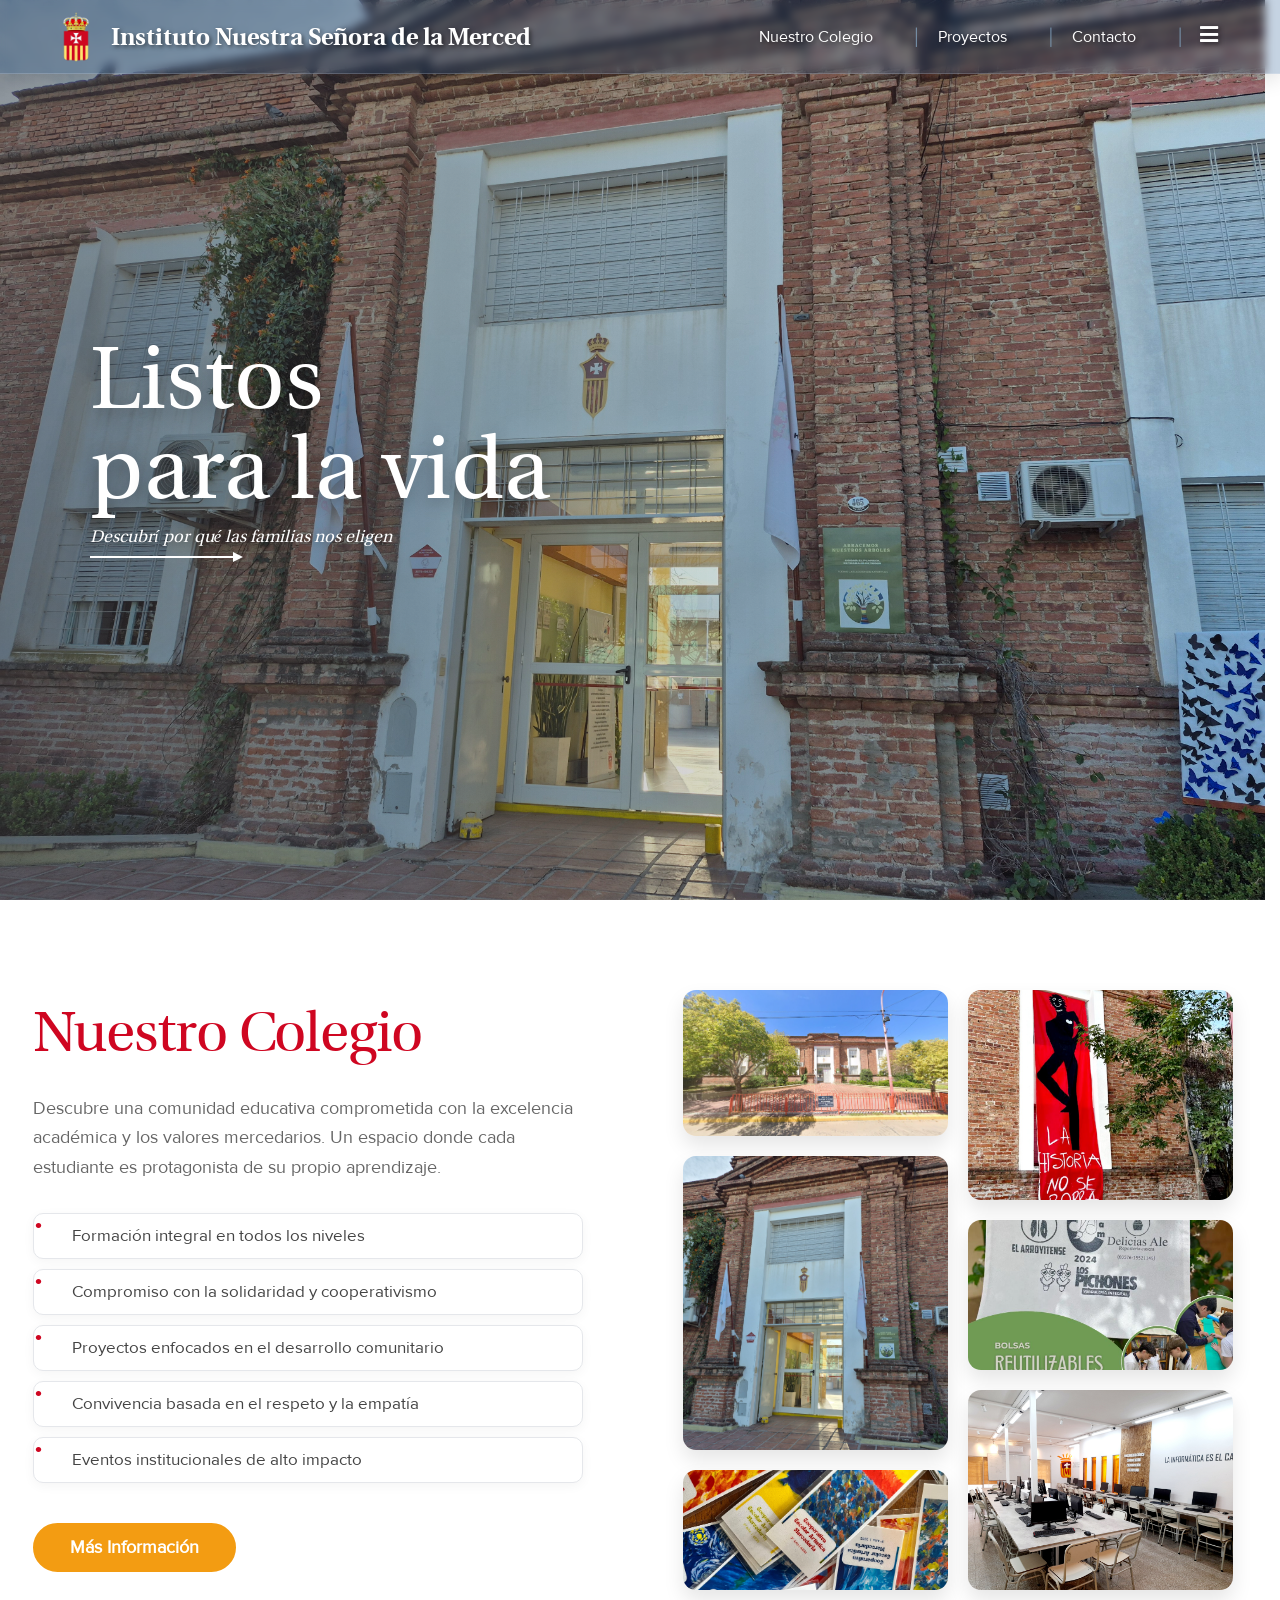
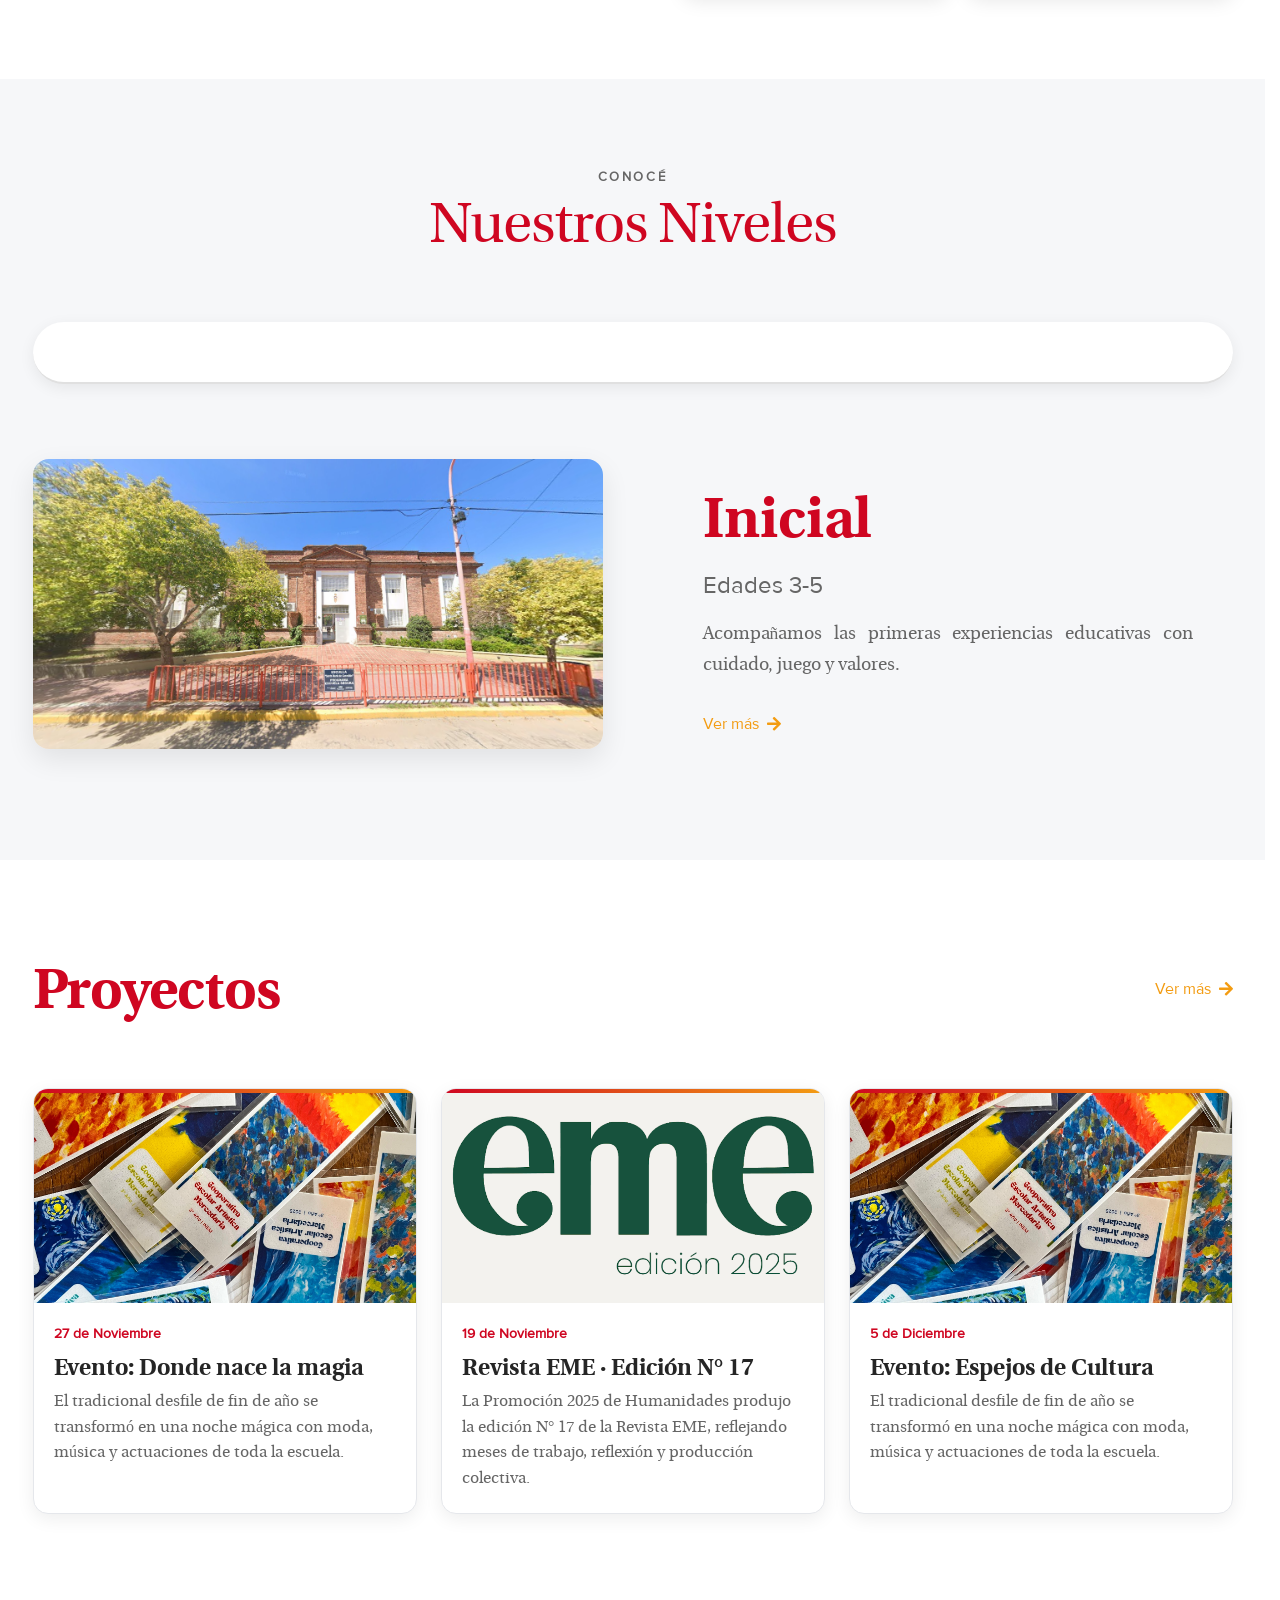
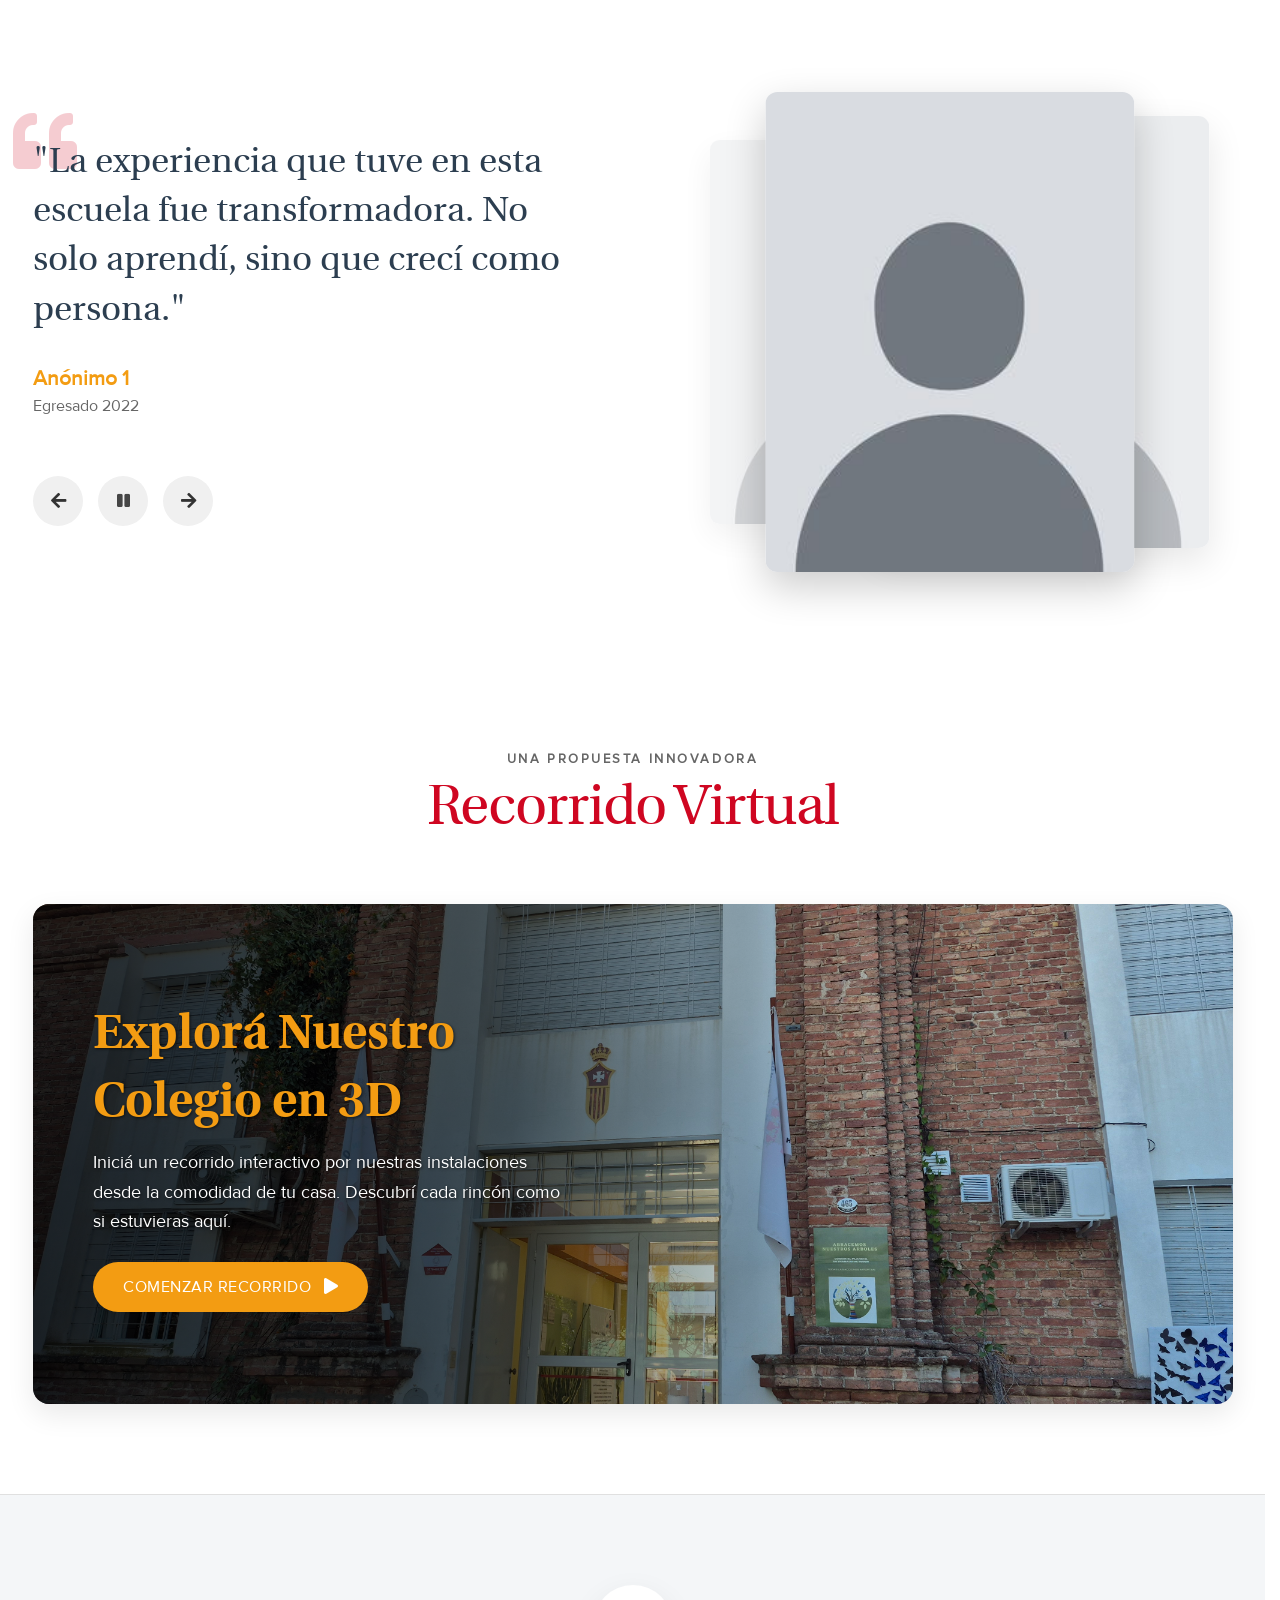
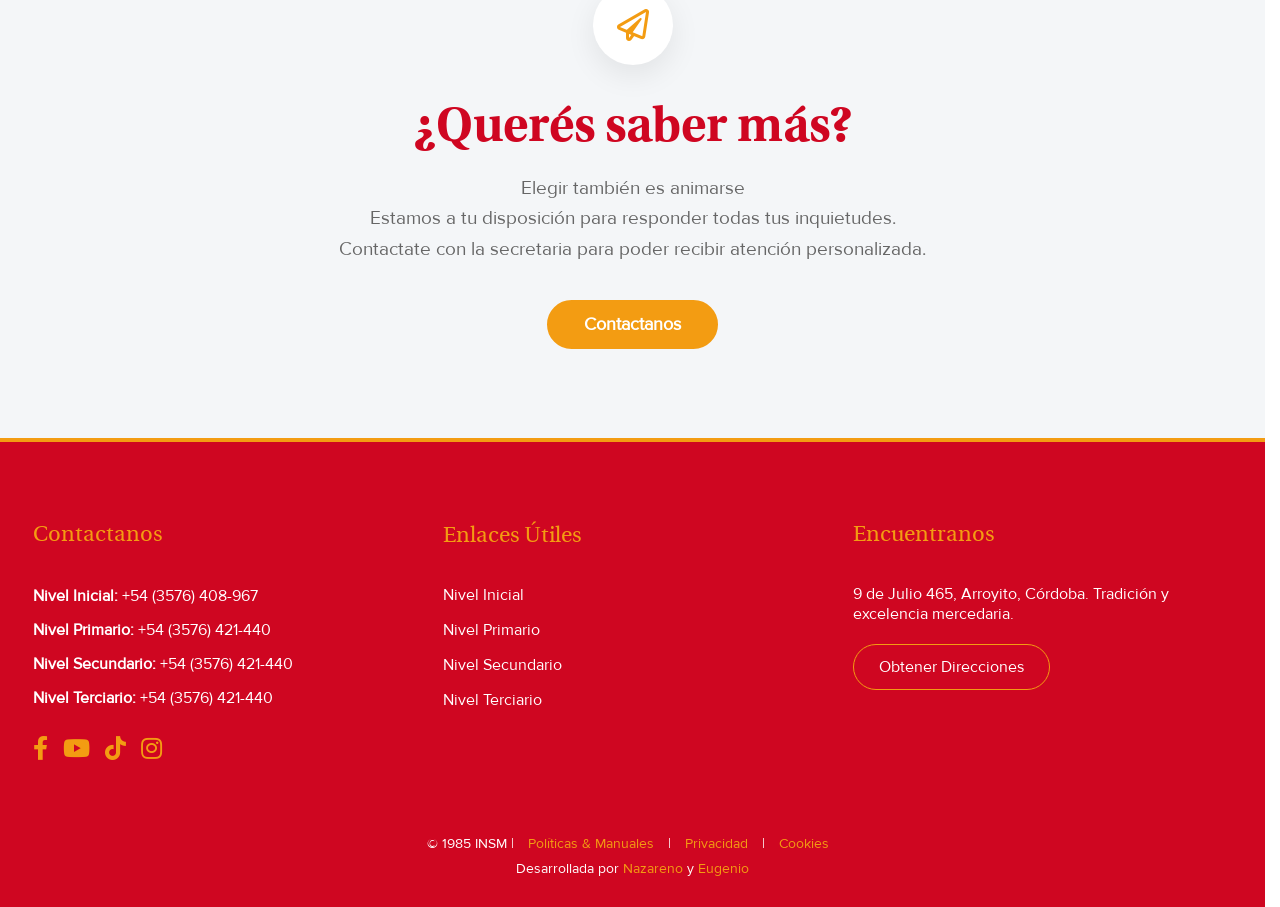
==== commit 9756213a: "Cambios" ====
--- a/WebINSM-main/index.html
+++ b/WebINSM-main/index.html
@@ -2311,7 +2311,8 @@
 			rel="stylesheet"
 			href="https://cdnjs.cloudflare.com/ajax/libs/font-awesome/5.15.4/css/all.min.css"
 		/>
-	</head>
+	    <link rel="stylesheet" href="css/estilos-julieta.css">
+</head>
 	<body ontouchstart="">
 		<header>
 			<div class="header-main">
--- a/WebINSM-main/css/estilos-julieta.css
+++ b/WebINSM-main/css/estilos-julieta.css
@@ -0,0 +1,337 @@
+
+/* =========================================================
+   INSM - AVANCE DE REDISEÑO / JULIETA
+   Mantiene la identidad actual. Son mejoras visuales,
+   no reemplazo del diseño original.
+   ========================================================= */
+:root{
+  --j-red:#cf0621;
+  --j-red-dark:#a9041b;
+  --j-gold:#f39c12;
+  --j-ink:#252525;
+  --j-muted:#686868;
+  --j-bg:#f6f7f9;
+  --j-border:#e5e7eb;
+  --j-shadow:0 10px 28px rgba(0,0,0,.09);
+  --j-shadow-hover:0 18px 40px rgba(0,0,0,.14);
+}
+
+html{scroll-behavior:smooth;scroll-padding-top:84px}
+body{overflow-x:hidden}
+img{max-width:100%}
+a,button,input,select,textarea{transition:all .22s ease}
+a:focus-visible,button:focus-visible,input:focus-visible,select:focus-visible,textarea:focus-visible{
+  outline:3px solid rgba(243,156,18,.55);outline-offset:2px
+}
+
+/* HEADER: mismo concepto, mejor acabado */
+.header-main{
+  padding:10px clamp(18px,4vw,52px)!important;
+  min-height:74px;
+  box-shadow:0 5px 20px rgba(0,0,0,.12);
+  border-bottom:1px solid rgba(255,255,255,.18)!important;
+}
+.header-main nav ul{gap:3px}
+.header-main nav ul li a{
+  padding:10px 13px!important;
+  border-radius:8px;
+}
+.header-main nav ul li a:hover{
+  background:rgba(255,255,255,.10);
+  color:#fff!important;
+  transform:translateY(-1px);
+}
+.menu-icon{
+  border-radius:9px;
+  padding:9px 11px!important;
+}
+.menu-icon:hover{background:rgba(243,156,18,.18);color:var(--j-gold)}
+
+/* HERO: mejora sin cambiarlo por otro diseño */
+.hero-section{
+  min-height:calc(100vh - 74px);
+  padding-left:7vw!important;
+  padding-right:7vw!important;
+}
+.hero-content h1{
+  text-shadow:0 4px 18px rgba(0,0,0,.32);
+  line-height:1.02!important;
+}
+.hero-content p{
+  text-shadow:0 2px 10px rgba(0,0,0,.35);
+}
+.hero-arrow{
+  transition:width .25s ease,background .25s ease;
+}
+.hero-content p:hover .hero-arrow{width:125px!important}
+
+/* SECCIONES */
+.college-section,.levels-section,.projects-section,
+.testimonials-section,.virtual-tour-section,.contact-home-section{
+  padding-top:clamp(65px,7vw,95px)!important;
+  padding-bottom:clamp(65px,7vw,95px)!important;
+}
+.college-section h2,.levels-title h3,.projects-header h3{
+  letter-spacing:-.02em;
+}
+.college-text p,.level-info p,.testimonial-card p{
+  line-height:1.7!important;
+}
+
+/* COLEGIO */
+.college-features li{
+  padding:12px 15px 12px 38px!important;
+  margin-bottom:10px!important;
+  border-radius:10px;
+  background:#fff;
+  border:1px solid var(--j-border);
+  box-shadow:0 3px 12px rgba(0,0,0,.045);
+}
+.gallery-col img{
+  border-radius:13px!important;
+  transition:transform .3s ease,box-shadow .3s ease,filter .3s ease;
+}
+.gallery-col img:hover{
+  transform:scale(1.018);
+  box-shadow:var(--j-shadow);
+}
+
+/* NIVELES */
+.levels-section{background:var(--j-bg)!important}
+.level-tabs{
+  border-radius:50px!important;
+  padding:5px!important;
+  background:#fff;
+  box-shadow:0 4px 15px rgba(0,0,0,.07);
+}
+.level-tab{
+  border-radius:40px!important;
+  padding:11px 20px!important;
+}
+.level-tab.active{
+  background:var(--j-red)!important;
+  color:#fff!important;
+  box-shadow:0 5px 14px rgba(207,6,33,.2);
+}
+.level-info {
+    padding: 35px 40px !important;
+    box-sizing: border-box;
+    border-radius: 18px;
+}
+
+.level-info h4 {
+    margin: 0 0 14px !important;
+}
+
+.level-info .age {
+    margin-bottom: 20px !important;
+}
+
+.level-info p {
+    margin: 0 0 25px !important;
+    line-height: 1.75 !important;
+}
+
+.level-info .arrow-link {
+    display: inline-flex;
+    margin-top: 8px;
+}
+
+@media (max-width: 700px) {
+    .level-info {
+        padding: 28px 24px !important;
+    }
+}
+
+.level-image img{
+  border-radius:16px!important;
+  box-shadow:var(--j-shadow)!important;
+}
+
+/* PROYECTOS: ESTA ES LA PARTE IMPORTANTE */
+.news-page-section{
+  padding:70px clamp(18px,5vw,60px) 90px!important;
+  background:#fff!important;
+}
+.filters-container{
+  max-width:1200px!important;
+  margin:0 auto 34px!important;
+  padding:18px!important;
+  border:1px solid var(--j-border);
+  border-radius:16px;
+  background:#fff;
+  box-shadow:0 5px 20px rgba(0,0,0,.055);
+  gap:12px!important;
+}
+.filter-input,.filter-select{
+  min-height:46px;
+  border:1px solid #e1e4e8!important;
+  background:#f7f8fa!important;
+  border-radius:10px!important;
+}
+.filter-input:focus,.filter-select:focus{
+  border-color:var(--j-gold)!important;
+  box-shadow:0 0 0 3px rgba(243,156,18,.12)!important;
+}
+.projects-grid{
+  max-width:1200px!important;
+  margin:0 auto!important;
+  display:grid!important;
+  grid-template-columns:repeat(3,minmax(0,1fr))!important;
+  gap:24px!important;
+  align-items:stretch;
+}
+.projects-card{
+  min-width:0;
+  height:100%;
+  background:#fff!important;
+  border:1px solid var(--j-border)!important;
+  border-radius:15px!important;
+  box-shadow:0 5px 18px rgba(0,0,0,.07)!important;
+  overflow:hidden;
+  text-decoration:none;
+}
+.projects-card::before{
+  content:"";
+  display:block;
+  height:4px;
+  background:linear-gradient(90deg,var(--j-red),var(--j-gold));
+}
+.projects-card img{
+  display:block;
+  width:100%;
+  height:210px!important;
+  object-fit:cover;
+}
+.projects-card-content{
+  padding:20px!important;
+}
+.projects-card-content .date{
+  margin:0 0 8px!important;
+  color:var(--j-red)!important;
+  font-family:'ProximaNova',sans-serif!important;
+  font-size:.88rem!important;
+  font-weight:700;
+}
+.projects-card-content h4{
+  margin:0 0 10px!important;
+  color:var(--j-ink)!important;
+  line-height:1.15!important;
+  font-size:1.45rem!important;
+}
+.projects-card-content>p:last-child{
+  color:#666!important;
+  line-height:1.6!important;
+  margin:0!important;
+}
+.projects-card:hover{
+  transform:translateY(-6px)!important;
+  box-shadow:var(--j-shadow-hover)!important;
+  border-color:rgba(207,6,33,.18)!important;
+}
+.projects-card:hover img{transform:scale(1.025)}
+.loading-msg,.no-results-msg{
+  min-height:180px;
+  display:flex;
+  align-items:center;
+  justify-content:center;
+  grid-column:1/-1;
+  color:#777!important;
+}
+.view-more-container{margin-top:35px!important}
+
+/* TESTIMONIOS */
+.testimonial-card{
+  border:1px solid var(--j-border)!important;
+  border-radius:15px!important;
+  box-shadow:0 5px 18px rgba(0,0,0,.06)!important;
+}
+.testimonial-card:hover{
+  transform:translateY(-4px);
+  box-shadow:var(--j-shadow)!important;
+}
+
+/* CTA / RECORRIDO */
+.unity-box,.map-container{
+  border-radius:16px!important;
+  overflow:hidden;
+  box-shadow:var(--j-shadow)!important;
+}
+.unity-start-btn,.view-more-btn,.back-home-btn,.get-directions a{
+  border-radius:50px!important;
+}
+.unity-start-btn:hover,.view-more-btn:hover,.get-directions a:hover{
+  transform:translateY(-2px);
+  box-shadow:0 8px 20px rgba(0,0,0,.14);
+}
+
+/* FORMULARIOS */
+.contact-main-section input,.contact-main-section select,
+.contact-main-section textarea,
+.contact-form-id input,.contact-form-id select,.contact-form-id textarea{
+  border:1px solid #dfe3e8!important;
+  border-radius:10px!important;
+  background:#fff!important;
+}
+.contact-main-section input:focus,.contact-main-section select:focus,
+.contact-main-section textarea:focus{
+  border-color:var(--j-gold)!important;
+  box-shadow:0 0 0 3px rgba(243,156,18,.12)!important;
+}
+
+/* FOOTER: conserva rojo institucional */
+.footer{
+  border-top:4px solid var(--j-gold);
+}
+.footer-column a:hover,.footer-column ul li a:hover{
+  color:var(--j-gold)!important;
+}
+.social-icons a:hover{
+  transform:translateY(-3px);
+}
+
+/* MENÚ */
+.side-menu-overlay{backdrop-filter:blur(5px)}
+.side-menu-content{
+  border-left:3px solid var(--j-gold);
+}
+.side-menu-links li a:hover{
+  background:rgba(207,6,33,.06);
+  color:var(--j-red)!important;
+  transform:translateX(3px);
+}
+
+/* RESPONSIVE */
+@media(max-width:1000px){
+  .projects-grid{grid-template-columns:repeat(2,minmax(0,1fr))!important}
+}
+@media(max-width:700px){
+  .header-main{padding:9px 15px!important}
+  .hero-section{
+    min-height:calc(100svh - 64px);
+    padding:100px 20px 60px!important;
+  }
+  .college-section,.levels-section,.projects-section,
+  .testimonials-section,.virtual-tour-section,.contact-home-section{
+    padding-left:18px!important;padding-right:18px!important;
+  }
+  .projects-grid{grid-template-columns:1fr!important}
+  .filters-container{
+    padding:14px!important;
+    flex-direction:column!important;
+    align-items:stretch!important;
+  }
+  .filter-input-group,.filter-input,.filter-select{
+    width:100%!important;
+    min-width:0!important;
+  }
+  .projects-card img{height:200px!important}
+  .projects-card-content{padding:18px!important}
+}
+@media(prefers-reduced-motion:reduce){
+  *,*::before,*::after{
+    animation-duration:.01ms!important;
+    transition-duration:.01ms!important;
+    scroll-behavior:auto!important;
+  }
+}
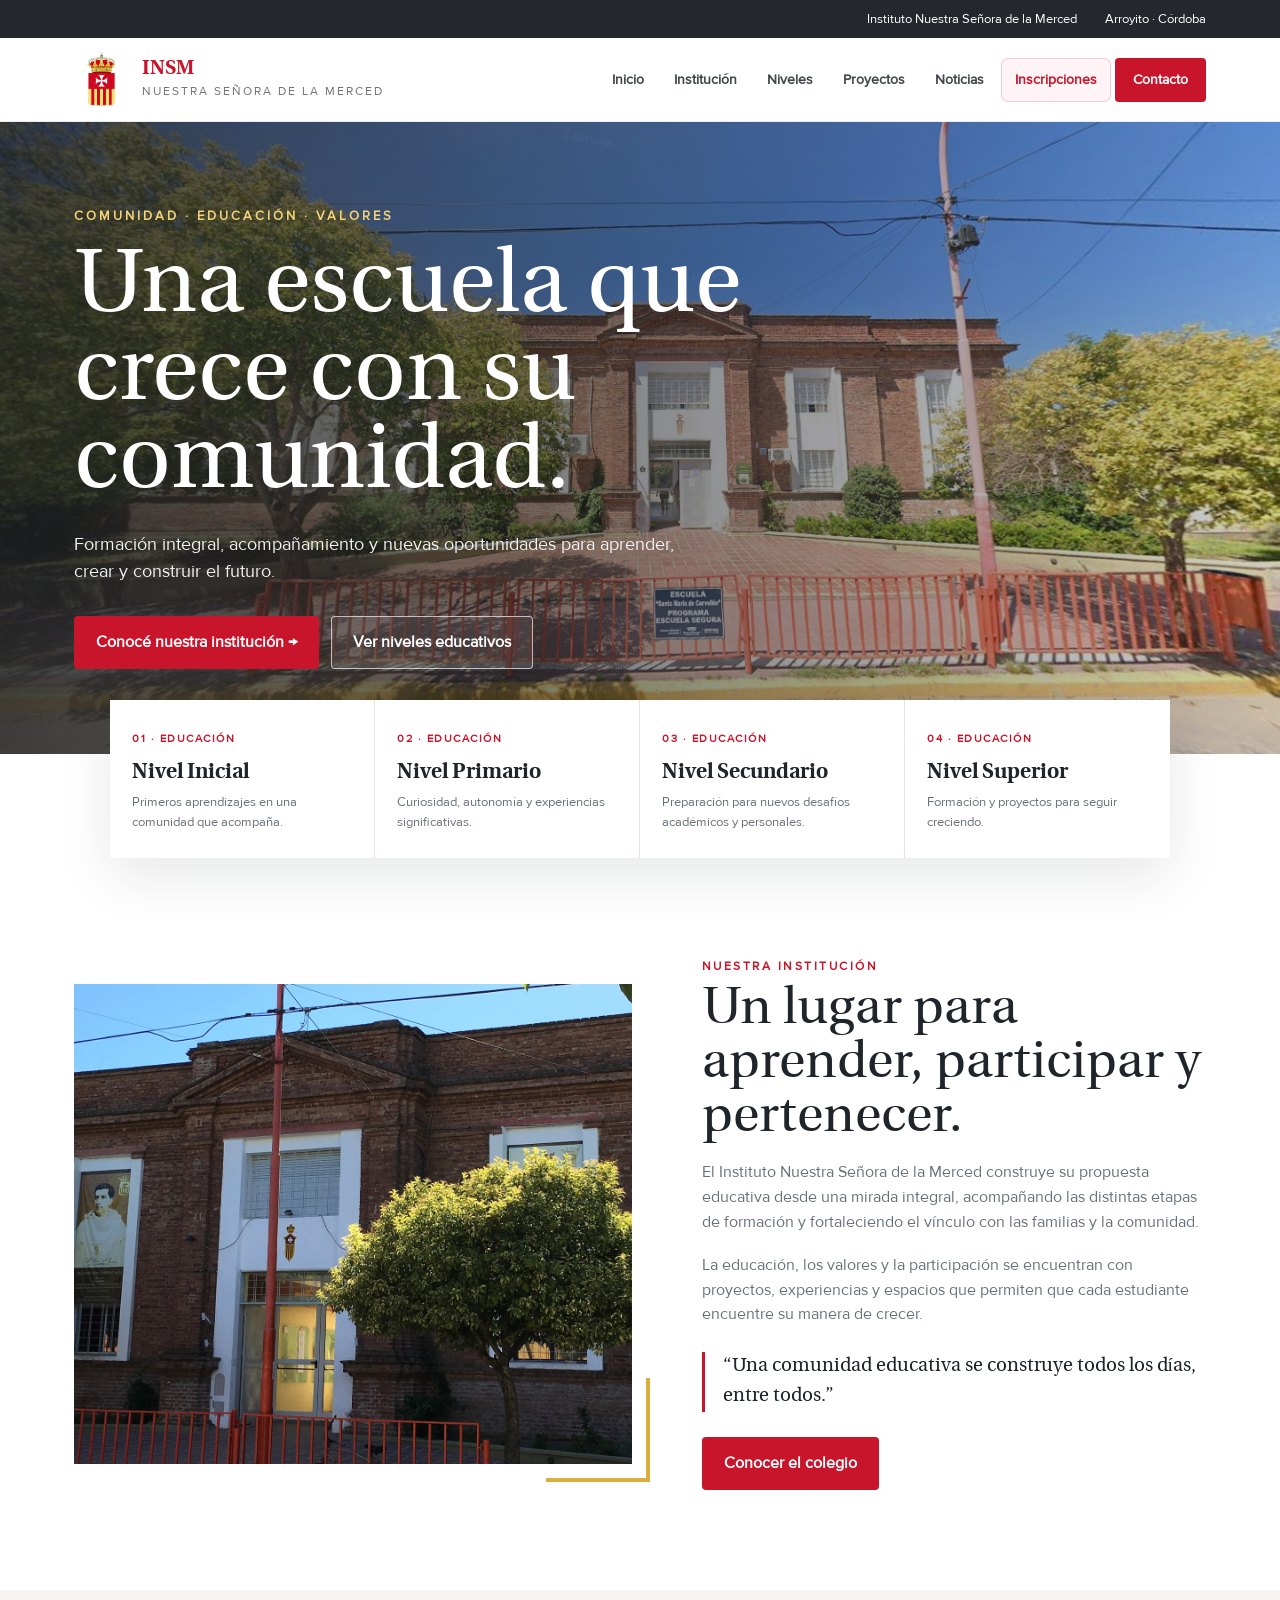
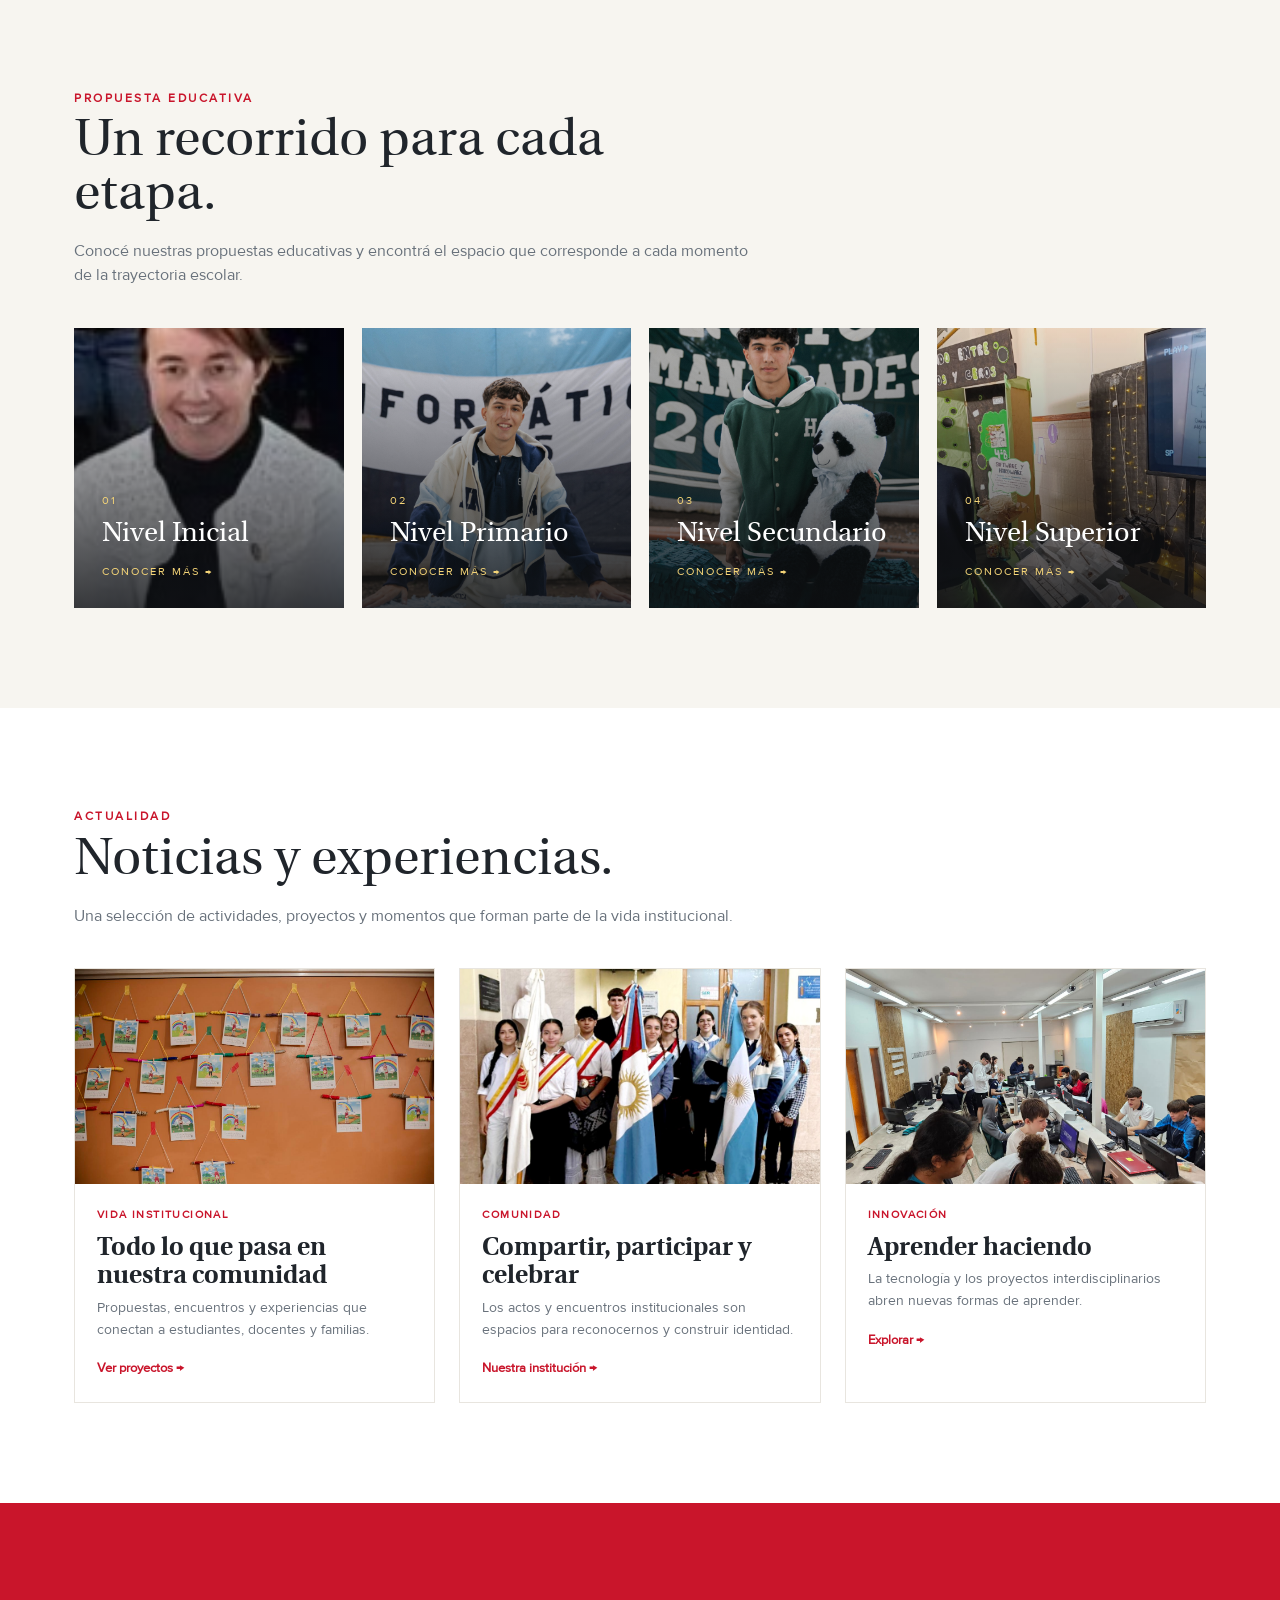
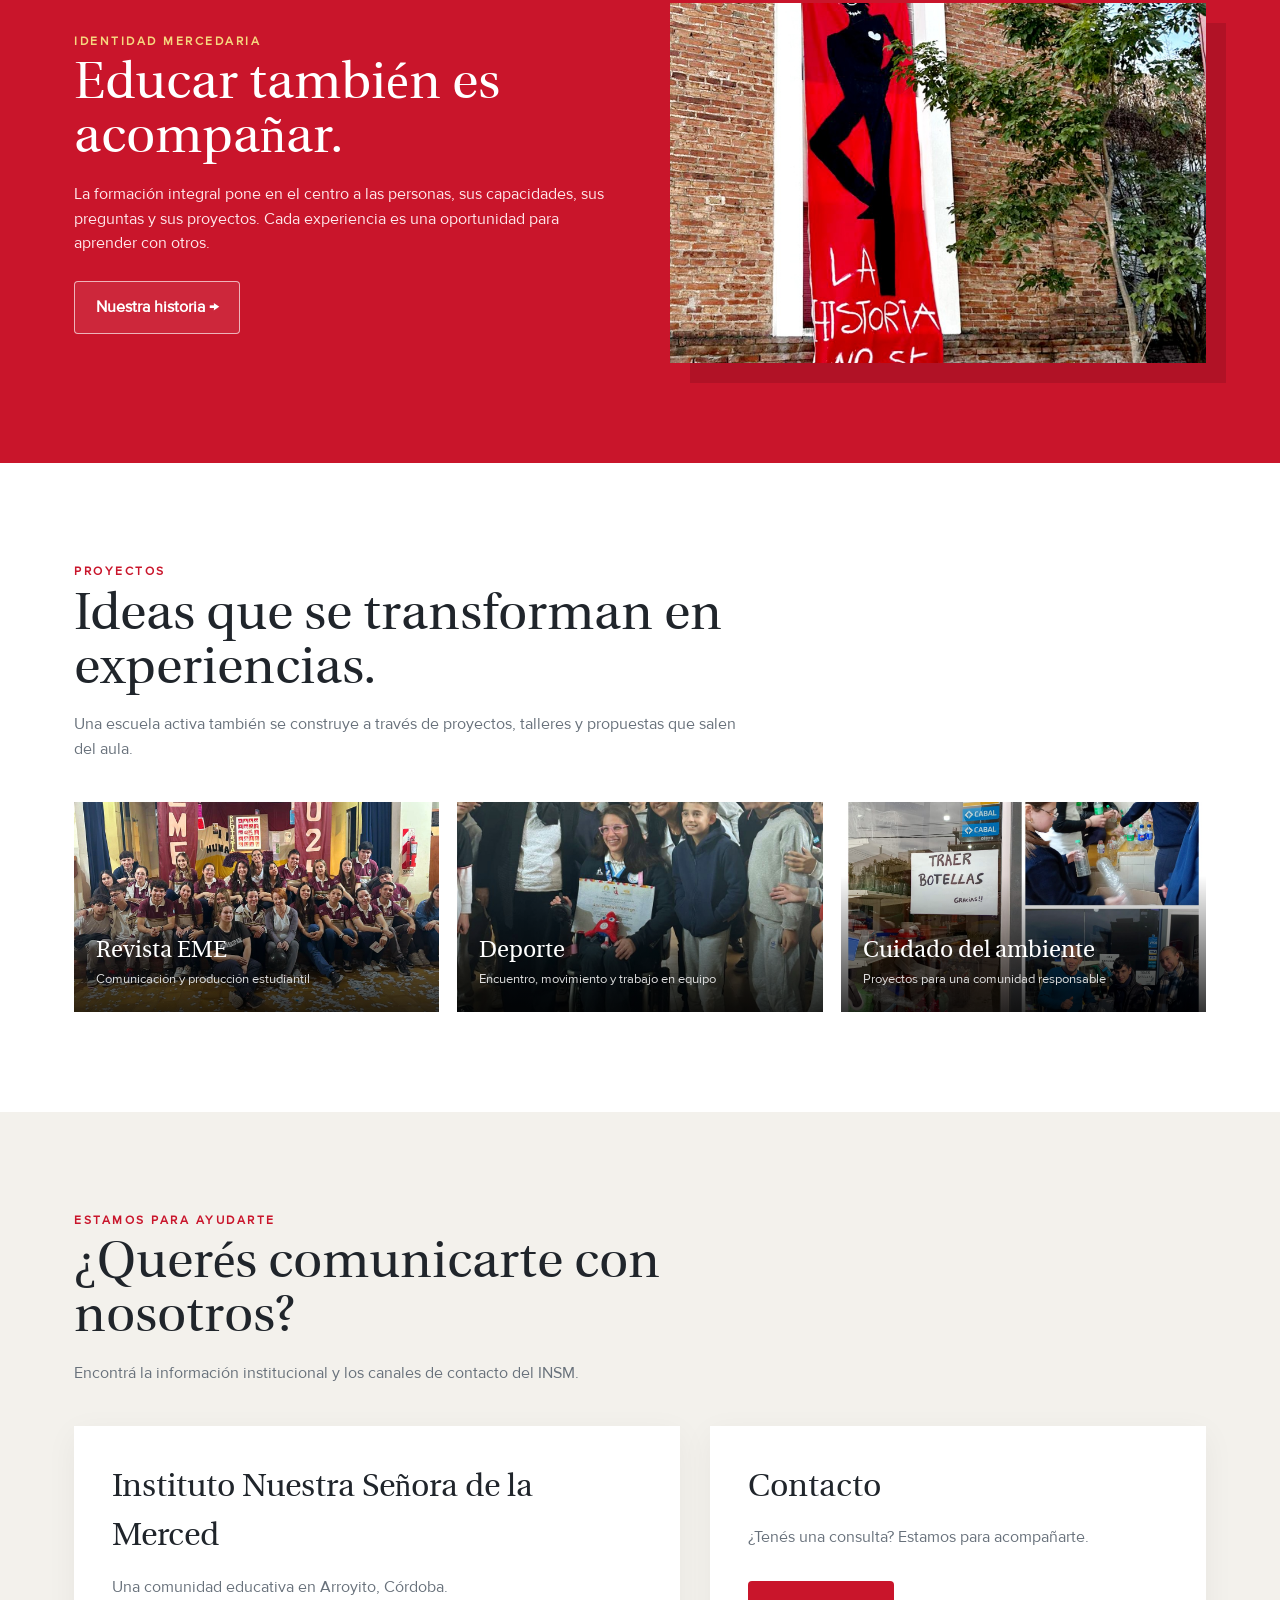
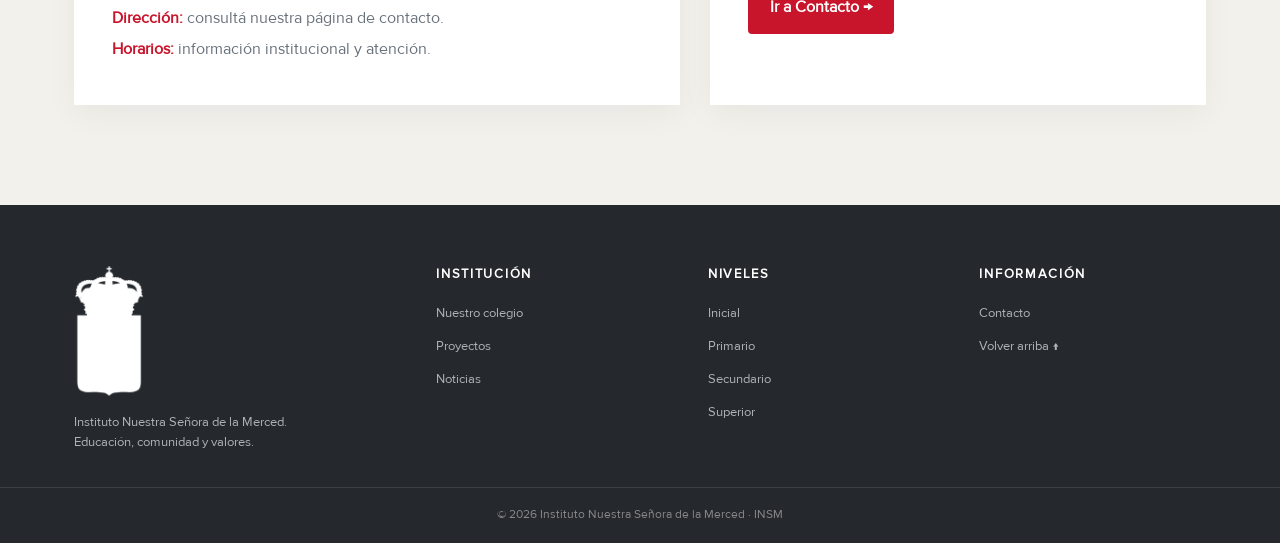
==== commit 93bf2c89: "Seccion de inscripciones" ====
--- a/WebINSM-main/index.html
+++ b/WebINSM-main/index.html
@@ -1,3529 +1,93 @@
-<!doctype html>
+<!DOCTYPE html>
 <html lang="es">
-	<head>
-		<meta charset="UTF-8" />
-		<meta name="viewport" content="width=device-width, initial-scale=1.0" />
-		<title>Instituto Nuestra Señora de la Merced | INSM</title>
-		<meta
-			name="description"
-			content="Instituto Nuestra Señora de la Merced en Arroyito, Córdoba. Ofrecemos educación integral de calidad desde Nivel Inicial hasta Terciario, con una comunidad comprometida con los valores mercedarios y la excelencia académica."
-		/>
-		<meta
-			name="keywords"
-			content="INSM,Insm,insm, Instituto Nuestra Señora de la Merced, educación, colegio, escuela, Arroyito, Córdoba, nivel inicial, primaria, secundaria, terciario, formación docente, valores mercedarios, Santa Maria del Cervellon"
-		/>
-		<meta name="author" content="Instituto Nuestra Señora de la Merced" />
-		<meta name="robots" content="index, follow" />
+<head>
+  <meta charset="UTF-8">
+  <meta name="viewport" content="width=device-width, initial-scale=1.0">
+  <title>Instituto Nuestra Señora de la Merced | INSM</title>
+  <meta name="description" content="Instituto Nuestra Señora de la Merced. Comunidad educativa de Arroyito, Córdoba.">
+  <link rel="icon" href="img/favicon.ico">
+  <style>
+    @font-face{font-family:Heuristica;src:url('fonts/Heuristica-Regular.ttf') format('truetype')}
+    @font-face{font-family:Heuristica;src:url('fonts/Heuristica-Bold.ttf') format('truetype');font-weight:700}
+    @font-face{font-family:Proxima;src:url('fonts/ProximaNova-Regular.ttf') format('truetype')}
+    :root{--red:#c9152b;--red-dark:#9f1022;--gold:#dcae3d;--ink:#20252b;--muted:#68717b;--cream:#f7f5f0;--white:#fff;--line:#e8e5df;--shadow:0 18px 50px rgba(27,31,35,.10)}
+    *{box-sizing:border-box;margin:0;padding:0}
+    html{scroll-behavior:smooth}
+    body{font-family:Proxima,Arial,sans-serif;color:var(--ink);background:#fff;line-height:1.55}
+    a{text-decoration:none;color:inherit}
+    img{display:block;max-width:100%}
+    .topbar{background:#24282d;color:#fff;font-size:.82rem}
+    .topbar-inner{max-width:1180px;margin:auto;padding:9px 24px;display:flex;justify-content:flex-end;gap:28px;align-items:center}
+    .header{position:sticky;top:0;z-index:50;background:rgba(255,255,255,.96);backdrop-filter:blur(12px);border-bottom:1px solid rgba(0,0,0,.07)}
+    .nav{max-width:1180px;margin:auto;padding:14px 24px;display:flex;align-items:center;gap:34px}
+    .brand{display:flex;align-items:center;gap:13px;margin-right:auto}
+    .brand img{width:55px;height:55px;object-fit:contain}
+    .brand-text strong{font-family:Heuristica,serif;font-size:1.25rem;color:var(--red);display:block;line-height:1.05}
+    .brand-text span{font-size:.72rem;letter-spacing:2px;color:#747474;text-transform:uppercase}
+    nav ul{display:flex;list-style:none;gap:4px;align-items:center}
+    nav a{display:block;padding:10px 13px;border-radius:7px;font-size:.9rem;font-weight:600;color:#42474c;transition:.2s}
+    nav a:hover{background:#f5eeee;color:var(--red)}
+    .nav-cta{background:var(--red)!important;color:#fff!important;padding:11px 18px!important;border-radius:4px!important}
+    .menu-btn{display:none;border:0;background:none;font-size:1.8rem;color:var(--red);cursor:pointer}
+    .hero{min-height:600px;position:relative;display:flex;align-items:center;overflow:hidden;background:#222}
+    .hero-bg{position:absolute;inset:0;background:linear-gradient(90deg,rgba(20,23,27,.82) 0%,rgba(20,23,27,.52) 47%,rgba(20,23,27,.18) 100%),url('img/entrada.png') center/cover no-repeat;transform:scale(1.02)}
+    .hero-inner{position:relative;z-index:1;max-width:1180px;width:100%;margin:auto;padding:85px 24px;color:#fff}
+    .eyebrow{font-size:.8rem;letter-spacing:3px;text-transform:uppercase;color:#f2d27b;font-weight:bold;margin-bottom:18px}
+    .hero h1{font-family:Heuristica,serif;font-size:clamp(3rem,7vw,5.6rem);line-height:.98;font-weight:400;max-width:720px;margin-bottom:22px}
+    .hero p{max-width:600px;font-size:1.12rem;color:#f2f2f2;margin-bottom:30px}
+    .buttons{display:flex;gap:12px;flex-wrap:wrap}
+    .btn{padding:13px 21px;border-radius:4px;font-weight:700;display:inline-flex;align-items:center;gap:8px;transition:.2s;border:1px solid transparent}
+    .btn-primary{background:var(--red);color:#fff}.btn-primary:hover{background:#e01b34;transform:translateY(-2px)}
+    .btn-light{border-color:rgba(255,255,255,.65);color:#fff;background:rgba(255,255,255,.08)}.btn-light:hover{background:#fff;color:var(--ink)}
+    .quick{position:relative;margin-top:-54px;z-index:3}
+    .quick-grid{max-width:1060px;margin:auto;background:#fff;box-shadow:var(--shadow);display:grid;grid-template-columns:repeat(4,1fr)}
+    .quick-item{padding:25px 22px;border-right:1px solid var(--line);transition:.2s}.quick-item:last-child{border:0}.quick-item:hover{background:#fcf8f8}
+    .quick-item small{color:var(--red);text-transform:uppercase;letter-spacing:1.5px;font-weight:700;font-size:.7rem}.quick-item h3{font-family:Heuristica,serif;font-size:1.3rem;font-weight:700;margin:5px 0}.quick-item p{font-size:.82rem;color:var(--muted)}
+    section{scroll-margin-top:95px}.section{max-width:1180px;margin:auto;padding:100px 24px}.section-head{max-width:680px;margin-bottom:40px}.kicker{font-size:.75rem;letter-spacing:2.5px;text-transform:uppercase;color:var(--red);font-weight:bold}.section h2{font-family:Heuristica,serif;font-weight:400;font-size:clamp(2.4rem,4vw,3.5rem);line-height:1.05;margin:8px 0 15px}.section-head p{color:var(--muted);font-size:1rem}
+    .about{display:grid;grid-template-columns:1.05fr .95fr;gap:70px;align-items:center}.about-img{position:relative}.about-img img{width:100%;height:480px;object-fit:cover}.about-img:after{content:"";position:absolute;right:-18px;bottom:-18px;width:100px;height:100px;border-right:4px solid var(--gold);border-bottom:4px solid var(--gold)}.about-copy p{color:var(--muted);margin:0 0 18px}.quote{border-left:3px solid var(--red);padding-left:18px;margin:25px 0;font-family:Heuristica,serif;font-size:1.2rem}
+    .levels-wrap{background:var(--cream)}.levels{display:grid;grid-template-columns:repeat(4,1fr);gap:18px}.level{min-height:280px;padding:28px;position:relative;overflow:hidden;color:#fff;background:#333;display:flex;flex-direction:column;justify-content:flex-end}.level:before{content:"";position:absolute;inset:0;background:linear-gradient(0deg,rgba(15,17,20,.82),rgba(15,17,20,.08))}.level:nth-child(1){background:url('img/NivelInicial_Directivo.png') center/cover}.level:nth-child(2){background:url('img/013_0433.jpg') center/cover}.level:nth-child(3){background:url('img/013_0155.jpg') center/cover}.level:nth-child(4){background:url('img/Informatica.jpg') center/cover}.level>*{position:relative}.level span{font-size:.7rem;text-transform:uppercase;letter-spacing:2px;color:#f4d477}.level h3{font-family:Heuristica,serif;font-size:1.7rem;font-weight:400;margin:4px 0 7px}.level a{font-size:.82rem;font-weight:bold}
+    .news{display:grid;grid-template-columns:repeat(3,1fr);gap:24px}.card{background:#fff;border:1px solid var(--line);overflow:hidden;transition:.25s}.card:hover{transform:translateY(-6px);box-shadow:var(--shadow)}.card-img{height:215px;width:100%;object-fit:cover}.card-body{padding:22px}.date{font-size:.7rem;color:var(--red);font-weight:bold;text-transform:uppercase;letter-spacing:1.4px}.card h3{font-family:Heuristica,serif;font-size:1.55rem;line-height:1.15;margin:8px 0}.card p{font-size:.88rem;color:var(--muted);margin-bottom:15px}.read{color:var(--red);font-size:.8rem;font-weight:bold}
+    .feature{background:var(--red);color:#fff}.feature .section{display:grid;grid-template-columns:1fr 1fr;gap:60px;align-items:center}.feature .kicker{color:#f6d77f}.feature h2{font-size:3.2rem}.feature p{color:#ffe8eb;max-width:550px}.feature-img{height:360px;object-fit:cover;width:100%;box-shadow:20px 20px 0 rgba(0,0,0,.12)}
+    .projects{display:grid;grid-template-columns:repeat(3,1fr);gap:18px}.project{min-height:210px;position:relative;overflow:hidden;background:#222;color:#fff}.project img{width:100%;height:100%;object-fit:cover;position:absolute;transition:.4s}.project:after{content:"";position:absolute;inset:0;background:linear-gradient(0deg,rgba(0,0,0,.8),transparent 65%)}.project:hover img{transform:scale(1.06)}.project-content{position:absolute;z-index:2;bottom:0;padding:22px}.project-content h3{font-family:Heuristica,serif;font-size:1.45rem;font-weight:400}.project-content p{font-size:.8rem;color:#ddd}
+    .contact-band{background:#f3f1ec}.contact-grid{display:grid;grid-template-columns:1.1fr .9fr;gap:30px}.contact-box{background:#fff;padding:38px;box-shadow:0 8px 30px rgba(0,0,0,.05)}.contact-box h3{font-family:Heuristica,serif;font-size:2rem;font-weight:400;margin-bottom:12px}.contact-box p{color:var(--muted);margin:6px 0}.contact-box strong{color:var(--red)}
+    footer{background:#25292e;color:#e6e6e6}.footer-main{max-width:1180px;margin:auto;padding:60px 24px 35px;display:grid;grid-template-columns:1.4fr 1fr 1fr 1fr;gap:45px}.footer-brand img{width:70px;margin-bottom:15px;filter:brightness(0) invert(1)}.footer h4{color:#fff;font-size:.8rem;text-transform:uppercase;letter-spacing:1.7px;margin-bottom:15px}.footer p,.footer a{font-size:.82rem;color:#aeb3b8}.footer a:hover{color:#fff}.footer ul{list-style:none;display:grid;gap:8px}.footer-bottom{border-top:1px solid #3b4045;text-align:center;padding:18px 24px;font-size:.75rem;color:#888}
+    @media(max-width:900px){nav{display:none}.menu-btn{display:block}.nav{padding:10px 18px}.quick-grid{grid-template-columns:repeat(2,1fr)}.quick-item:nth-child(2){border-right:0}.quick-item:nth-child(-n+2){border-bottom:1px solid var(--line)}.about,.feature .section{grid-template-columns:1fr;gap:40px}.levels{grid-template-columns:repeat(2,1fr)}.news,.projects{grid-template-columns:1fr 1fr}.footer-main{grid-template-columns:1fr 1fr}.hero{min-height:560px}}
+    @media(max-width:600px){.topbar-inner{justify-content:center;gap:12px;font-size:.7rem}.brand-text strong{font-size:1.05rem}.brand-text span{font-size:.6rem}.brand img{width:45px;height:45px}.hero-inner{padding:70px 20px}.hero h1{font-size:3.15rem}.hero p{font-size:1rem}.quick{margin:0}.quick-grid{grid-template-columns:1fr}.quick-item{border-right:0!important;border-bottom:1px solid var(--line)!important}.quick-item:last-child{border-bottom:0!important}.section{padding:70px 20px}.about-img img{height:330px}.levels,.news,.projects,.contact-grid{grid-template-columns:1fr}.level{min-height:260px}.feature-img{height:270px}.feature .section{padding:70px 20px}.feature h2{font-size:2.5rem}.footer-main{grid-template-columns:1fr;padding:45px 20px 30px}.buttons .btn{width:100%;justify-content:center}}
+    .mobile-nav{display:none;position:fixed;inset:0;background:#fff;z-index:100;padding:85px 28px 30px}.mobile-nav.open{display:block}.mobile-nav a{display:block;padding:15px 0;border-bottom:1px solid var(--line);font-family:Heuristica,serif;font-size:1.35rem}.close{position:absolute;right:22px;top:18px;border:0;background:none;font-size:2rem;color:var(--red)}
+   .nav-inscripciones{display:block;padding:10px 13px;border-radius:7px;font-size:.9rem;font-weight:700;color:var(--red)!important;background:#fff4f5;border:1px solid rgba(201,21,43,.18);transition:.2s}.nav-inscripciones:hover{background:var(--red)!important;color:#fff!important} @media(max-width:900px){.nav-inscripciones{padding:10px 13px}} </style>
+</head>
+<body>
+  <div class="topbar"><div class="topbar-inner"><span>Instituto Nuestra Señora de la Merced</span><span>Arroyito · Córdoba</span></div></div>
+  <header class="header"><div class="nav">
+    <a class="brand" href="index.html"><img src="img/logo.png" alt="Logo INSM"><div class="brand-text"><strong>INSM</strong><span>Nuestra Señora de la Merced</span></div></a>
+    <nav><ul><li><a href="index.html">Inicio</a></li><li><a href="NuestroColegio.html">Institución</a></li><li><a href="#niveles">Niveles</a></li><li><a href="Proyectos.html">Proyectos</a></li><li><a href="#noticias">Noticias</a></li><li><a class="nav-inscripciones" href="Inscripciones.html">Inscripciones</a></li><li><a class="nav-cta" href="Contacto.html">Contacto</a></li></ul></nav>
+    <button class="menu-btn" aria-label="Abrir menú" onclick="document.querySelector('.mobile-nav').classList.add('open')">☰</button>
+  </div></header>
 
-		<meta property="og:type" content="website" />
-		<meta property="og:title" content="Instituto Nuestra Señora de la Merced | INSM" />
-		<meta
-			property="og:description"
-			content="Comunidad educativa en Arroyito, Córdoba. Formación integral en valores y excelencia académica para todos los niveles educativos."
-		/>
-		<meta property="og:image" content="img/entrada.png" />
+  <div class="mobile-nav"><button class="close" onclick="this.parentElement.classList.remove('open')">×</button><a href="index.html">Inicio</a><a href="NuestroColegio.html">Institución</a><a href="#niveles">Niveles educativos</a><a href="Proyectos.html">Proyectos</a><a href="#noticias">Noticias</a><a href="Contacto.html">Contacto</a></div>
 
-		<meta property="twitter:card" content="summary_large_image" />
-		<meta property="twitter:title" content="Instituto Nuestra Señora de la Merced | INSM" />
-		<meta
-			property="twitter:description"
-			content="Comunidad educativa en Arroyito, Córdoba. Formación integral en valores y excelencia académica para todos los niveles educativos."
-		/>
-		<meta property="twitter:image" content="img/entrada.png" />
+  <main>
+    <section class="hero" id="inicio"><div class="hero-bg"></div><div class="hero-inner"><div class="eyebrow">Comunidad · Educación · Valores</div><h1>Una escuela que crece con su comunidad.</h1><p>Formación integral, acompañamiento y nuevas oportunidades para aprender, crear y construir el futuro.</p><div class="buttons"><a class="btn btn-primary" href="NuestroColegio.html">Conocé nuestra institución →</a><a class="btn btn-light" href="#niveles">Ver niveles educativos</a></div></div></section>
 
-		<style>
-			/* --- Fuentes --- */
-			@font-face {
-				font-family: 'Heuristica';
-				src: url('fonts/Heuristica-Regular.ttf') format('truetype');
-				font-weight: normal;
-				font-style: normal;
-			}
+    <section class="quick"><div class="quick-grid"><a class="quick-item" href="NivelInicial.html"><small>01 · Educación</small><h3>Nivel Inicial</h3><p>Primeros aprendizajes en una comunidad que acompaña.</p></a><a class="quick-item" href="NivelPrimario.html"><small>02 · Educación</small><h3>Nivel Primario</h3><p>Curiosidad, autonomía y experiencias significativas.</p></a><a class="quick-item" href="NivelSecundario.html"><small>03 · Educación</small><h3>Nivel Secundario</h3><p>Preparación para nuevos desafíos académicos y personales.</p></a><a class="quick-item" href="NivelTerciario.html"><small>04 · Educación</small><h3>Nivel Superior</h3><p>Formación y proyectos para seguir creciendo.</p></a></div></section>
 
-			@font-face {
-				font-family: 'Heuristica';
-				src: url('fonts/Heuristica-Bold.ttf') format('truetype');
-				font-weight: bold;
-				font-style: normal;
-			}
+    <section class="section" id="institucion"><div class="about"><div class="about-img"><img src="img/entrada copy.png" alt="Entrada del Instituto Nuestra Señora de la Merced"></div><div class="about-copy"><div class="kicker">Nuestra institución</div><h2>Un lugar para aprender, participar y pertenecer.</h2><p>El Instituto Nuestra Señora de la Merced construye su propuesta educativa desde una mirada integral, acompañando las distintas etapas de formación y fortaleciendo el vínculo con las familias y la comunidad.</p><p>La educación, los valores y la participación se encuentran con proyectos, experiencias y espacios que permiten que cada estudiante encuentre su manera de crecer.</p><div class="quote">“Una comunidad educativa se construye todos los días, entre todos.”</div><a class="btn btn-primary" href="NuestroColegio.html">Conocer el colegio</a></div></div></section>
 
-			@font-face {
-				font-family: 'ProximaNova';
-				src: url('fonts/ProximaNova-Regular.ttf') format('truetype');
-				font-weight: normal;
-				font-style: normal;
-			}
+    <section class="levels-wrap" id="niveles"><div class="section"><div class="section-head"><div class="kicker">Propuesta educativa</div><h2>Un recorrido para cada etapa.</h2><p>Conocé nuestras propuestas educativas y encontrá el espacio que corresponde a cada momento de la trayectoria escolar.</p></div><div class="levels"><a class="level" href="NivelInicial.html"><span>01</span><h3>Nivel Inicial</h3><span>Conocer más →</span></a><a class="level" href="NivelPrimario.html"><span>02</span><h3>Nivel Primario</h3><span>Conocer más →</span></a><a class="level" href="NivelSecundario.html"><span>03</span><h3>Nivel Secundario</h3><span>Conocer más →</span></a><a class="level" href="NivelTerciario.html"><span>04</span><h3>Nivel Superior</h3><span>Conocer más →</span></a></div></div></section>
 
-			* {
-				box-sizing: border-box;
-				margin: 0;
-				padding: 0;
-			}
+    <section class="section" id="noticias"><div class="section-head"><div class="kicker">Actualidad</div><h2>Noticias y experiencias.</h2><p>Una selección de actividades, proyectos y momentos que forman parte de la vida institucional.</p></div><div class="news"><article class="card"><img class="card-img" src="img/Noticias.jpg" alt="Noticias del instituto"><div class="card-body"><div class="date">Vida institucional</div><h3>Todo lo que pasa en nuestra comunidad</h3><p>Propuestas, encuentros y experiencias que conectan a estudiantes, docentes y familias.</p><a class="read" href="Proyectos.html">Ver proyectos →</a></div></article><article class="card"><img class="card-img" src="img/ABANDERADOS.jpg" alt="Acto institucional"><div class="card-body"><div class="date">Comunidad</div><h3>Compartir, participar y celebrar</h3><p>Los actos y encuentros institucionales son espacios para reconocernos y construir identidad.</p><a class="read" href="NuestroColegio.html">Nuestra institución →</a></div></article><article class="card"><img class="card-img" src="img/Informatica2.jpg" alt="Proyecto de informática"><div class="card-body"><div class="date">Innovación</div><h3>Aprender haciendo</h3><p>La tecnología y los proyectos interdisciplinarios abren nuevas formas de aprender.</p><a class="read" href="Proyectos.html">Explorar →</a></div></article></div></section>
 
-			/* Optimizaciones táctiles para móviles y tablets */
-			a, button, [role="button"], 
-			.projects-card, .level-tab, .testimonial-btn, 
-			.unity-start-btn, .unity-close-btn, .view-more-btn, 
-			.shortcut-item, .back-home-btn, .side-menu-links li a, 
-			.social-icons a, .get-directions a {
-				-webkit-tap-highlight-color: transparent;
-				touch-action: manipulation;
-			}
+    <section class="feature"><div class="section"><div><div class="kicker">Identidad mercedaria</div><h2>Educar también es acompañar.</h2><p>La formación integral pone en el centro a las personas, sus capacidades, sus preguntas y sus proyectos. Cada experiencia es una oportunidad para aprender con otros.</p><br><a class="btn btn-light" href="NuestroColegio.html">Nuestra historia →</a></div><img class="feature-img" src="img/Historia.jpg" alt="Historia del instituto"></div></section>
 
-			html,
-			body {
-				width: 100%;
-				overflow-x: hidden;
-				margin: 0;
-				padding: 0;
-				position: relative;
-			}
+    <section class="section" id="proyectos"><div class="section-head"><div class="kicker">Proyectos</div><h2>Ideas que se transforman en experiencias.</h2><p>Una escuela activa también se construye a través de proyectos, talleres y propuestas que salen del aula.</p></div><div class="projects"><a class="project" href="Proyectos.html"><img src="img/EME.jpg" alt="Proyecto EME"><div class="project-content"><h3>Revista EME</h3><p>Comunicación y producción estudiantil</p></div></a><a class="project" href="Proyectos.html"><img src="img/DEPORTE.jpg" alt="Actividades deportivas"><div class="project-content"><h3>Deporte</h3><p>Encuentro, movimiento y trabajo en equipo</p></div></a><a class="project" href="Proyectos.html"><img src="img/Cuidado Ambiente.jpg" alt="Cuidado del ambiente"><div class="project-content"><h3>Cuidado del ambiente</h3><p>Proyectos para una comunidad responsable</p></div></a></div></section>
 
-			html {
-				scroll-behavior: smooth;
-				scrollbar-gutter: stable; /* Previene el salto de layout al ocultar el scrollbar */
-				overscroll-behavior-y: none; /* Evita que el fondo se separe y rebote de forma extraña */
-			}
+    <section class="contact-band" id="contacto"><div class="section"><div class="section-head"><div class="kicker">Estamos para ayudarte</div><h2>¿Querés comunicarte con nosotros?</h2><p>Encontrá la información institucional y los canales de contacto del INSM.</p></div><div class="contact-grid"><div class="contact-box"><h3>Instituto Nuestra Señora de la Merced</h3><p>Una comunidad educativa en Arroyito, Córdoba.</p><p><strong>Dirección:</strong> consultá nuestra página de contacto.</p><p><strong>Horarios:</strong> información institucional y atención.</p></div><div class="contact-box"><h3>Contacto</h3><p>¿Tenés una consulta? Estamos para acompañarte.</p><br><a class="btn btn-primary" href="Contacto.html">Ir a Contacto →</a></div></div></div></section>
+  </main>
 
-			body {
-				font-family: 'Heuristica', serif;
-				color: #333;
-				animation: fadeInPage 0.5s ease-in-out;
-			}
-
-			body.fade-out {
-				opacity: 0;
-				transition: opacity 0.25s ease-in-out;
-			}
-
-			body.no-scroll,
-			html.no-scroll {
-				overflow: hidden !important;
-				touch-action: none;
-			}
-
-			@keyframes fadeInPage {
-				from {
-					opacity: 0;
-				}
-				to {
-					opacity: 1;
-				}
-			}
-
-			/* --- CORRECCIÓN DE SCROLL (Para que el menú fijo no tape el título) --- */
-			section {
-				scroll-margin-top: 80px; /* Ajuste para dejar espacio arriba al navegar */
-			}
-
-			/* --- Menú Lateral de Navegación Rápida (Slider) --- */
-			.side-menu {
-				position: fixed;
-				top: 0;
-				right: 0;
-				width: 100%;
-				height: 100vh;
-				z-index: 2000;
-				visibility: hidden;
-				pointer-events: none;
-				overflow: hidden;
-				transition: visibility 0.6s; /* Permite que la animación de salida termine antes de ocultar */
-			}
-
-			.side-menu.active {
-				visibility: visible;
-				pointer-events: all;
-				transition: none; /* Aparece instantáneamente al activar */
-			}
-
-			.side-menu-overlay {
-				position: absolute;
-				top: 0;
-				left: 0;
-				width: 100%;
-				height: 100%;
-				background: rgba(0, 0, 0, 0.4);
-				backdrop-filter: blur(8px);
-				-webkit-backdrop-filter: blur(8px);
-				opacity: 0;
-				transition: opacity 0.6s ease; /* Sincronizado con el panel */
-			}
-
-			.side-menu.active .side-menu-overlay {
-				opacity: 1;
-			}
-
-			.side-menu-content {
-				position: absolute;
-				top: 0;
-				right: 0;
-				width: 400px;
-				height: 100%;
-				height: 100dvh;
-				background: #ffffff;
-				transform: translateX(110%);
-				transition: transform 0.6s cubic-bezier(0.4, 0, 0.2, 1); /* Curva más suave y orgánica */
-				padding: 40px;
-				box-shadow: -15px 0 50px rgba(0, 0, 0, 0.15);
-				display: flex;
-				flex-direction: column;
-				box-sizing: border-box;
-				overflow: hidden; /* BLOQUEO DE SCROLL EN EL PANEL PRINCIPAL */
-			}
-
-			.side-menu.active .side-menu-content {
-				transform: translateX(0);
-			}
-
-			.side-menu-header {
-				margin-bottom: 30px;
-				border-bottom: 2px solid #f39c12;
-				padding-bottom: 15px;
-				flex-shrink: 0;
-			}
-
-			.side-menu-header h3 {
-				font-family: 'Heuristica', serif;
-				font-size: 1.8em;
-				color: #cf0621;
-				margin: 0;
-				font-weight: normal;
-			}
-
-			.side-menu-links {
-				list-style: none;
-				padding: 0;
-				margin: 0;
-				flex-grow: 1;
-				overflow-y: auto; /* SE MUESTRA SOLO SI ES NECESARIO */
-				overflow-x: hidden;
-				padding-right: 10px;
-				scrollbar-width: thin; /* Firefox */
-				scrollbar-color: #f39c12 #f4f6f8; /* Firefox */
-				scrollbar-gutter: stable; /* RESERVA EL ESPACIO PARA EVITAR SALTOS */
-			}
-
-			/* --- Scrollbar personalizada visible SIN interacción cuando es necesaria --- */
-			.side-menu-links::-webkit-scrollbar {
-				width: 8px;
-				display: block !important;
-			}
-			.side-menu-links::-webkit-scrollbar-track {
-				background: #f4f6f8 !important; /* Fondo sólido para evitar que el SO la oculte */
-				border-radius: 10px;
-			}
-			.side-menu-links::-webkit-scrollbar-thumb {
-				background-color: #f39c12 !important;
-				border-radius: 10px;
-				border: 2px solid #f4f6f8;
-			}
-
-			.side-menu-links li {
-				margin-bottom: 8px;
-				opacity: 0;
-				transform: translateX(40px);
-				transition: all 0.5s cubic-bezier(0.16, 1, 0.3, 1);
-			}
-
-			/* --- Ocultar Accesos Globales en Desktop y Tablet (ya están en el header) --- */
-			@media (min-width: 769px) {
-				.side-menu-shortcuts,
-				.side-menu-footer {
-					display: none;
-				}
-			}
-
-			.side-menu.active .side-menu-links li {
-				opacity: 1;
-				transform: translateX(0);
-			}
-
-			/* Delays restaurados para animación escalonada */
-			.side-menu.active .side-menu-links li:nth-child(1) {
-				transition-delay: 0.15s;
-			}
-			.side-menu.active .side-menu-links li:nth-child(2) {
-				transition-delay: 0.20s;
-			}
-			.side-menu.active .side-menu-links li:nth-child(3) {
-				transition-delay: 0.25s;
-			}
-			.side-menu.active .side-menu-links li:nth-child(4) {
-				transition-delay: 0.30s;
-			}
-			.side-menu.active .side-menu-links li:nth-child(5) {
-				transition-delay: 0.35s;
-			}
-			.side-menu-links li a {
-				display: flex;
-				align-items: center;
-				gap: 15px;
-				padding: 12px 15px;
-				text-decoration: none;
-				color: #555;
-				font-family: 'ProximaNova', sans-serif;
-				font-size: 1.1em;
-				border-radius: 12px;
-				/* Aceleración de Hardware */
-				will-change: transform;
-				transform: translate3d(0, 0, 0);
-				transition:
-					transform 0.25s cubic-bezier(0.16, 1, 0.3, 1),
-					background-color 0.25s ease,
-					color 0.25s ease,
-					padding-left 0.25s ease;
-			}
-
-			.side-menu-links li a i {
-				width: 24px;
-				text-align: center;
-				color: #f39c12;
-				font-size: 1.2em;
-			}
-
-			/* --- HOVERS: Solo para Computadoras --- */
-			@media (hover: hover) {
-				.side-menu-links li a:hover {
-					background-color: #f4f6f8;
-					color: #cf0621;
-					padding-left: 20px;
-				}
-				.side-menu-links li a:hover i {
-					color: #cf0621;
-					transform: scale(1.2);
-				}
-				.shortcut-item:hover {
-					background: #ffffff;
-					border-color: #cf0621;
-					color: #cf0621;
-					transform: translateY(-2px);
-					box-shadow: 0 4px 10px rgba(207, 6, 33, 0.1);
-				}
-				.shortcut-item:hover i {
-					color: #cf0621;
-				}
-				.shortcut-item:active,
-				.shortcut-item.active-press {
-					background: #ffffff;
-					border-color: #cf0621;
-					color: #cf0621;
-				}
-				.back-home-btn:hover {
-					background-color: #cf0621;
-					transform: translate3d(0, -2px, 0);
-					box-shadow: 0 5px 15px rgba(207, 6, 33, 0.2);
-				}
-				.back-home-btn:active,
-				.back-home-btn.active-press {
-					background-color: #cf0621;
-				}
-			}
-
-			/* Feedback táctil suave para móviles y tablets */
-			.side-menu-links li a:active,
-			.side-menu-links li a.active-press {
-				background-color: #f0f0f0;
-				opacity: 0.8;
-				transform: scale(0.95) translate3d(0, 0, 0);
-				transition:
-					background-color 0.15s ease,
-					transform 0.15s cubic-bezier(0.16, 1, 0.3, 1);
-			}
-
-			.shortcut-item:active,
-			.shortcut-item.active-press {
-				background-color: #f0f0f0;
-				opacity: 0.8;
-				transform: scale(0.95) translate3d(0, 2px, 0);
-				box-shadow: 0 2px 4px rgba(0, 0, 0, 0.05);
-				transition:
-					transform 0.15s cubic-bezier(0.16, 1, 0.3, 1),
-					box-shadow 0.15s cubic-bezier(0.16, 1, 0.3, 1);
-			}
-
-			.back-home-btn:active,
-			.back-home-btn.active-press {
-				transform: scale(0.95) translate3d(0, 2px, 0);
-				box-shadow: 0 2px 4px rgba(0, 0, 0, 0.1);
-				transition:
-					transform 0.15s cubic-bezier(0.16, 1, 0.3, 1),
-					box-shadow 0.15s cubic-bezier(0.16, 1, 0.3, 1);
-			}
-			@media (hover: hover) {
-				.shortcut-item:active,
-				.shortcut-item.active-press {
-					transform: scale(0.95) translate3d(0, 0, 0);
-				}
-				.back-home-btn:active,
-				.back-home-btn.active-press {
-					transform: scale(0.95) translate3d(0, 0, 0);
-				}
-			}
-
-			/* --- Accesos Rápidos Globales --- */
-			.side-menu-shortcuts {
-				margin-top: auto; /* ANCLAJE AL FONDO */
-				padding-top: 20px;
-				border-top: 1px solid #eee;
-				flex-shrink: 0;
-			}
-
-			.side-menu-shortcuts h4 {
-				font-family: 'ProximaNova', sans-serif;
-				font-size: 0.85em;
-				text-transform: uppercase;
-				letter-spacing: 1px;
-				color: #999;
-				margin: 0 0 15px 0;
-			}
-
-			.shortcut-grid {
-				display: grid;
-				grid-template-columns: repeat(2, 1fr);
-				gap: 10px;
-				align-items: stretch;
-			}
-
-			.shortcut-item {
-				display: flex;
-				align-items: center;
-				gap: 10px;
-				padding: 12px;
-				background: #f8f9fa;
-				border-radius: 10px;
-				text-decoration: none;
-				color: #666;
-				font-family: 'ProximaNova', sans-serif;
-				font-size: 0.9em;
-				border: 1px solid transparent;
-				min-height: 54px; /* Unifica el tamaño vertical */
-				box-sizing: border-box;
-				/* Aceleración de Hardware */
-				will-change: transform, box-shadow;
-				transform: translate3d(0, 0, 0);
-				backface-visibility: hidden;
-				transition:
-					transform 0.25s cubic-bezier(0.16, 1, 0.3, 1),
-					box-shadow 0.25s cubic-bezier(0.16, 1, 0.3, 1),
-					background-color 0.4s cubic-bezier(0.16, 1, 0.3, 1),
-					border-color 0.4s cubic-bezier(0.16, 1, 0.3, 1);
-			}
-
-			.shortcut-item i {
-				color: #f39c12;
-				font-size: 1.1em;
-				flex-shrink: 0;
-			}
-
-			.side-menu-footer {
-				margin-top: 20px;
-				flex-shrink: 0;
-			}
-
-			.back-home-btn {
-				display: flex;
-				align-items: center;
-				justify-content: center;
-				gap: 10px;
-				padding: 14px;
-				background-color: #f39c12;
-				color: white;
-				text-decoration: none;
-				font-family: 'ProximaNova', sans-serif;
-				font-weight: bold;
-				border-radius: 50px;
-				/* Aceleración de Hardware */
-				will-change: transform, box-shadow;
-				transform: translate3d(0, 0, 0);
-				backface-visibility: hidden;
-				transition:
-					transform 0.25s cubic-bezier(0.16, 1, 0.3, 1),
-					box-shadow 0.25s cubic-bezier(0.16, 1, 0.3, 1),
-					background-color 0.4s cubic-bezier(0.16, 1, 0.3, 1);
-			}
-
-			/* Adaptabilidad de tamaños finales */
-			@media (max-width: 1024px) {
-				.side-menu-content {
-					width: 380px;
-					padding: 30px;
-				}
-			}
-			@media (max-width: 768px) {
-				.side-menu-content {
-					width: 340px;
-					padding: 25px;
-				}
-			}
-			@media (max-width: 480px) {
-				.side-menu-content {
-					width: 88%;
-					padding: 20px;
-				}
-			}
-
-			/* --- Animaciones de entrada --- */
-			@keyframes fadeInDown {
-				from {
-					opacity: 0;
-					transform: translateY(-20px);
-				}
-				to {
-					opacity: 1;
-					transform: translateY(0);
-				}
-			}
-
-			@keyframes fadeInUp {
-				from {
-					opacity: 0;
-					transform: translateY(20px);
-				}
-				to {
-					opacity: 1;
-					transform: translateY(0);
-				}
-			}
-
-			@keyframes fadeInLeft {
-				from {
-					opacity: 0;
-					transform: translateX(-20px);
-				}
-				to {
-					opacity: 1;
-					transform: translateX(0);
-				}
-			}
-
-			@keyframes fadeInRight {
-				from {
-					opacity: 0;
-					transform: translateX(20px);
-				}
-				to {
-					opacity: 1;
-					transform: translateX(0);
-				}
-			}
-
-			@keyframes fadeIn {
-				from {
-					opacity: 0;
-				}
-				to {
-					opacity: 1;
-				}
-			}
-
-			/* --- Header --- */
-			.header-main {
-				background-color: rgba(26, 79, 141, 0.25); /* Fondo 75% transparente */
-				backdrop-filter: blur(5px); /* Efecto de desenfoque para mejor legibilidad */
-				-webkit-backdrop-filter: blur(5px); /* Soporte para Safari */
-				color: white;
-				padding: 15px 30px;
-				display: flex;
-				justify-content: space-between;
-				align-items: center;
-				position: fixed; /* Cambiado de absolute a fixed */
-				top: 0;
-				left: 0;
-				right: 0;
-				z-index: 100;
-				border-bottom: 1px solid rgba(255, 255, 255, 0.1); /* Sutil borde inferior */
-				transition: all 0.3s ease; /* Transición suave para cambios */
-			}
-			.header-main .logo {
-				display: flex;
-				align-items: center;
-				font-size: 1.5em;
-				font-weight: bold;
-				text-shadow: 2px 2px 4px rgba(0, 0, 0, 0.5); /* Sombra para mejor legibilidad */
-			}
-			.header-main .logo a {
-				display: flex;
-				align-items: center;
-				text-decoration: none;
-				color: white;
-				/* Aceleración de Hardware */
-				will-change: transform;
-				transform: translate3d(0, 0, 0);
-				transition: transform 0.25s cubic-bezier(0.16, 1, 0.3, 1);
-			}
-			.header-main .logo a:hover {
-				color: white; /* Mantiene el color original */
-			}
-			.header-main .logo a:active,
-			.header-main .logo a.active-press {
-				transform: scale(0.95) translate3d(0, 0, 0);
-				transition: transform 0.15s cubic-bezier(0.16, 1, 0.3, 1);
-			}
-			.header-main .logo img {
-				height: 50px;
-				margin-right: 10px;
-			}
-			.header-main nav ul {
-				list-style: none;
-				margin: 0;
-				padding: 0;
-				display: flex;
-				gap: 25px;
-				align-items: center;
-			}
-			.header-main nav ul li:not(:last-child)::after {
-				content: '│';
-				color: rgba(130, 163, 189, 0.8);
-				margin-left: 25px;
-				font-weight: bold;
-			}
-			.header-main nav ul li a {
-				text-decoration: none;
-				color: white;
-				font-family: 'ProximaNova', sans-serif;
-				font-size: 1em;
-				text-shadow: 2px 2px 4px rgba(0, 0, 0, 0.5); /* Sombra para mejor legibilidad */
-				position: relative;
-				padding-bottom: 5px;
-				display: inline-block;
-				/* Aceleración de Hardware */
-				will-change: transform;
-				transform: translate3d(0, 0, 0);
-				transition:
-					color 0.3s ease,
-					transform 0.25s cubic-bezier(0.16, 1, 0.3, 1);
-			}
-			.header-main nav ul li a:active,
-			.header-main nav ul li a.active-press {
-				transform: scale(0.95) translate3d(0, 0, 0);
-				transition: transform 0.15s cubic-bezier(0.16, 1, 0.3, 1);
-			}
-			/* Animación de línea inferior para enlaces del menú */
-			.header-main nav ul li:not(:last-child) a::after {
-				content: '';
-				position: absolute;
-				bottom: 0;
-				left: 0;
-				width: 100%;
-				height: 2px;
-				background: linear-gradient(90deg, #fff, rgba(255, 255, 255, 0.7));
-				transform: scaleX(0);
-				transform-origin: left;
-				transition: transform 0.4s cubic-bezier(0.25, 0.46, 0.45, 0.94);
-			}
-			.header-main nav ul li:not(:last-child) a:hover::after {
-				transform: scaleX(1);
-			}
-			.header-main nav ul li a:hover {
-				color: #f39c12;
-			}
-			.header-main .menu-icon {
-				font-size: 1.3em;
-				cursor: pointer;
-				text-shadow: 2px 2px 4px rgba(0, 0, 0, 0.5);
-				display: inline-block;
-				/* Aceleración de Hardware */
-				will-change: transform;
-				transform: translate3d(0, 0, 0);
-				transition: transform 0.25s cubic-bezier(0.16, 1, 0.3, 1);
-			}
-			.header-main .menu-icon:active,
-			.header-main .menu-icon.active-press {
-				transform: scale(0.95) translate3d(0, 0, 0);
-				transition: transform 0.15s cubic-bezier(0.16, 1, 0.3, 1);
-			}
-
-			.hero-section {
-				position: relative;
-				width: 100%;
-				height: 100vh;
-				height: 100dvh;
-				display: flex;
-				flex-direction: column;
-				justify-content: center;
-				padding-left: 8%;
-				box-sizing: border-box;
-				text-shadow: 1px 1px 4px rgba(0, 0, 0, 0.6);
-				overflow: hidden; /* Necesario para el zoom del fondo */
-			}
-
-			/* Imagen de Fondo con Zoom */
-			.hero-section::after {
-				content: '';
-				position: absolute;
-				top: 0;
-				left: 0;
-				width: 100%;
-				height: 100%;
-				background: url('img/20250806_092322.jpg') no-repeat center center;
-				background-size: cover;
-				z-index: 0;
-				transform: scale(var(--hero-scale, 1));
-				will-change: transform;
-				transition: transform 0.3s ease-out;
-			}
-
-			/* Gradiente Oscuro */
-			.hero-section::before {
-				content: '';
-				position: absolute;
-				top: 0;
-				left: 0;
-				width: 100%;
-				height: 100%;
-				background: linear-gradient(to right, rgba(70, 68, 68, 0.5), rgba(0, 0, 0, 0));
-				z-index: 1;
-			}
-
-			.hero-content {
-				position: relative;
-				z-index: 2;
-			}
-
-			.hero-line-1,
-			.hero-line-2 {
-				display: block;
-			}
-
-			.hero-content p {
-				font-size: 1.05em;
-				margin-top: 5px;
-				max-width: 500px;
-				color: white;
-				font-style: italic;
-				display: flex;
-				flex-direction: column;
-				gap: 8px;
-				cursor: pointer;
-				visibility: hidden; /* Hidden initially, shown by JS */
-			}
-
-			.hero-content h1 {
-				font-size: 5.5em;
-				margin: 0;
-				line-height: 1.1;
-				font-weight: normal;
-				color: white;
-				visibility: hidden; /* Hidden initially, shown by JS */
-			}
-
-			@keyframes riseIn {
-				0% {
-					transform: translateY(120%) scaleY(1.05);
-					opacity: 0;
-				}
-				60% {
-					transform: translateY(-6%) scaleY(0.95);
-					opacity: 1;
-				}
-				80% {
-					transform: translateY(2%) scaleY(1.02);
-				}
-				100% {
-					transform: translateY(0) scaleY(1);
-					opacity: 1; /* Ensure text remains visible */
-				}
-			}
-
-			.letter {
-				display: inline-block;
-				opacity: 0;
-				white-space: pre;
-			}
-
-			.hero-arrow {
-				width: 145px;
-				height: 2px;
-				background-color: white;
-				position: relative;
-				transition: width 0.8s ease;
-				align-self: flex-start;
-				transform-origin: left;
-			}
-
-			.hero-arrow::after {
-				content: '';
-				position: absolute;
-				right: -8px;
-				top: -4px;
-				width: 0;
-				height: 0;
-				border-left: 10px solid white;
-				border-top: 5px solid transparent;
-				border-bottom: 5px solid transparent;
-				transition: transform 0.3s ease;
-			}
-
-			.hero-content p:hover .hero-arrow {
-				width: 165px;
-			}
-
-			.hero-content p:hover .hero-arrow::after {
-				transform: scale(1.2);
-			}
-
-			/* --- NUEVA SECCIÓN: NUESTRO COLEGIO --- */
-			.college-section {
-				padding: 100px 20px;
-				background-color: #ffffff;
-				display: flex;
-				justify-content: center;
-			}
-
-			.college-container {
-				max-width: 1200px;
-				width: 100%;
-				display: flex;
-				gap: 80px;
-				align-items: center;
-			}
-
-			.college-text {
-				flex: 1;
-				padding-right: 20px;
-			}
-
-			.college-text h2 {
-				font-family: 'Heuristica', serif;
-				font-size: 3.5em;
-				color: #cf0621; /* Color rojo institucional */
-				margin: 0 0 25px 0;
-				font-weight: normal;
-				line-height: 1.1;
-			}
-
-			.college-text p {
-				font-family: 'ProximaNova', sans-serif;
-				font-size: 1.1em;
-				color: #666;
-				line-height: 1.6;
-				margin-bottom: 30px;
-			}
-
-			.college-features {
-				list-style: none;
-				padding: 0;
-				margin: 0 0 40px 0;
-			}
-
-			.college-features li {
-				font-family: 'ProximaNova', sans-serif;
-				font-size: 1.05em;
-				color: #444;
-				margin-bottom: 15px;
-				padding-left: 25px;
-				position: relative;
-			}
-
-			.college-features li::before {
-				content: '•';
-				color: #cf0621; /* Punto rojo */
-				font-size: 1.5em;
-				position: absolute;
-				left: 0;
-				top: -5px;
-			}
-
-			/* Galería estilo mosaico */
-			.college-gallery {
-				flex: 1;
-				display: flex;
-				gap: 20px;
-				height: 600px; /* Altura fija para controlar la proporción */
-			}
-
-			.gallery-col {
-				flex: 1;
-				display: flex;
-				flex-direction: column;
-				gap: 20px;
-			}
-
-			.gallery-col img {
-				width: 100%;
-				border-radius: 16px;
-				object-fit: cover;
-				transition: transform 0.3s ease;
-				box-shadow: 0 10px 20px rgba(0, 0, 0, 0.1);
-			}
-
-			.gallery-col img:hover {
-				transform: scale(1.02);
-			}
-
-			/* Control de alturas para imitar la referencia - Más irregular */
-			/* Columna Izquierda: Destaca la del medio (tipo Estatua de la Libertad en ref) */
-			.col-1 img:nth-child(1) {
-				height: 25%;
-			}
-			.col-1 img:nth-child(2) {
-				height: 50%;
-			} /* La más alta del conjunto */
-			.col-1 img:nth-child(3) {
-				height: 20%;
-			}
-
-			/* Columna Derecha: Alturas variadas y desfasadas respecto a la izquierda */
-			.col-2 img:nth-child(1) {
-				height: 35%;
-			}
-			.col-2 img:nth-child(2) {
-				height: 25%;
-			}
-			.col-2 img:nth-child(3) {
-				height: 35%;
-			}
-
-			/* --- Sección de Niveles Educativos --- */
-			.levels-section {
-				padding: 80px 20px;
-				background-color: #f4f6f8;
-				text-align: center;
-			}
-
-			.levels-container {
-				max-width: 1200px;
-				margin: 0 auto;
-			}
-
-			.levels-title h2 {
-				font-size: 0.8em;
-				text-transform: uppercase;
-				letter-spacing: 0.2em;
-				color: #666;
-				margin: 0 0 10px 0;
-				font-family: 'ProximaNova', sans-serif;
-			}
-
-			.levels-title h3 {
-				font-size: 3.5em;
-				color: #cf0621;
-				margin: 0 0 60px 0;
-				font-weight: normal;
-				font-family: 'Heuristica', serif;
-			}
-
-			/* Pestañas de niveles */
-			.level-tabs {
-				display: flex;
-				justify-content: center;
-				gap: 0;
-				border-bottom: 2px solid #e0e0e0;
-				margin-bottom: 60px;
-			}
-
-			.level-tab {
-				background: none;
-				border: none;
-				font-size: 1.3em;
-				font-family: 'ProximaNova', sans-serif;
-				padding: 20px 40px;
-				color: #666;
-				cursor: pointer;
-				border-bottom: 3px solid transparent;
-				position: relative;
-				/* Aceleración de Hardware */
-				will-change: transform;
-				transform: translate3d(0, 0, 0);
-				backface-visibility: hidden;
-				transition:
-					transform 0.25s cubic-bezier(0.16, 1, 0.3, 1),
-					color 0.4s cubic-bezier(0.16, 1, 0.3, 1),
-					border-bottom-color 0.4s cubic-bezier(0.16, 1, 0.3, 1);
-			}
-
-			.level-tab.active {
-				color: #cf0621;
-				border-bottom-color: #f39c12;
-			}
-
-			.level-tab:hover {
-				color: #f39c12;
-			}
-
-			.level-tab:active,
-			.level-tab.active-press {
-				transform: scale(0.95) translate3d(0, 0, 0);
-				transition: transform 0.15s cubic-bezier(0.16, 1, 0.3, 1); /* Respuesta táctil rápida y suave */
-			}
-
-			/* Contenido de pestañas */
-			.level-content {
-				display: none;
-				animation: fadeInUp 0.5s ease-out;
-			}
-
-			.level-content.active {
-				display: block;
-			}
-
-			.level-grid {
-				display: grid;
-				grid-template-columns: 1fr 1fr;
-				gap: 60px;
-				align-items: center;
-			}
-
-			.level-image img {
-				width: 100%;
-				border-radius: 12px;
-				box-shadow: 0 15px 40px rgba(0, 0, 0, 0.1);
-			}
-
-			.level-info {
-				text-align: left;
-			}
-
-			.level-info h4 {
-				font-size: 3.5em;
-				color: #cf0621;
-				margin: 0 0 10px 0;
-				font-family: 'Heuristica', serif;
-			}
-
-			.level-info .age {
-				font-size: 1.5em;
-				color: #666;
-				margin: 0 0 20px 0;
-				font-family: 'ProximaNova', sans-serif;
-			}
-
-			.level-info p {
-				font-size: 1.1em;
-				color: #666;
-				line-height: 1.6;
-				margin: 0 0 30px 0;
-				text-align: justify;
-			}
-
-			.arrow-link {
-				display: inline-flex;
-				align-items: center;
-				color: #f39c12;
-				text-decoration: none;
-				font-family: 'ProximaNova', sans-serif;
-				font-weight: 500;
-				/* Aceleración de Hardware */
-				will-change: transform;
-				transform: translate3d(0, 0, 0);
-				transition: transform 0.25s cubic-bezier(0.16, 1, 0.3, 1);
-			}
-
-			.arrow-link:hover {
-				transform: translateX(5px) translate3d(0, 0, 0);
-			}
-
-			.arrow-link:active,
-			.arrow-link.active-press {
-				transform: scale(0.95) translate3d(0, 0, 0);
-				transition: transform 0.15s cubic-bezier(0.16, 1, 0.3, 1);
-			}
-
-			.arrow-link i {
-				margin-left: 8px;
-				transition: transform 0.3s ease;
-			}
-
-			/* Controles para la galería de niveles en móvil */
-			.level-controls {
-				display: none;
-				justify-content: center;
-				gap: 15px;
-				margin-top: 40px;
-			}
-
-			@media (max-width: 768px) {
-				.level-controls {
-					display: flex;
-				}
-				.level-tabs {
-					display: none;
-				}
-			}
-
-			/* --- Sección de Proyectos --- */
-			.projects-section {
-				padding: 80px 20px;
-				background-color: #ffffff;
-				color: white;
-			}
-
-			.projects-container {
-				max-width: 1200px;
-				margin: 0 auto;
-			}
-
-			.projects-header {
-				display: flex;
-				justify-content: space-between;
-				align-items: center;
-				margin-bottom: 60px;
-			}
-
-			.projects-header h3 {
-				font-size: 3.5em;
-				margin: 0;
-				font-family: 'Heuristica', serif;
-				color: #cf0621;
-			}
-
-			.projects-header .arrow-link {
-				color: #f39c12;
-			}
-
-			.projects-grid {
-				display: grid;
-				grid-template-columns: repeat(auto-fit, minmax(350px, 1fr));
-				gap: 30px;
-			}
-
-			.projects-card {
-				background: #f4f6f8;
-				border-radius: 12px;
-				text-decoration: none;
-				color: inherit;
-				display: block;
-				overflow: hidden;
-				/* Aceleración de Hardware */
-				will-change: transform, box-shadow;
-				transform: translate3d(0, 0, 0);
-				backface-visibility: hidden;
-				transition:
-					transform 0.25s cubic-bezier(0.16, 1, 0.3, 1),
-					box-shadow 0.25s cubic-bezier(0.16, 1, 0.3, 1);
-			}
-
-			@media (hover: hover) {
-				.projects-card:hover {
-					transform: translate3d(0, -8px, 0);
-					box-shadow: 0 15px 30px rgba(0, 0, 0, 0.15);
-				}
-			}
-
-			.projects-card:active,
-			.projects-card.active-press {
-				transform: scale(0.95) translate3d(0, 2px, 0);
-				box-shadow: 0 4px 8px rgba(0, 0, 0, 0.1);
-				transition:
-					transform 0.15s cubic-bezier(0.16, 1, 0.3, 1),
-					box-shadow 0.15s cubic-bezier(0.16, 1, 0.3, 1); /* Respuesta táctil rápida y suave */
-			}
-
-			@media (hover: hover) {
-				.projects-card:active,
-				.projects-card.active-press {
-					transform: scale(0.95) translate3d(0, -2px, 0);
-				}
-			}
-
-			.projects-card img {
-				width: 100%;
-				height: 200px;
-				object-fit: cover;
-				pointer-events: none; /* Asegura que los eventos táctiles se propaguen al contenedor en móviles */
-			}
-
-			.projects-card-content {
-				padding: 30px;
-			}
-
-			.projects-card .date {
-				font-size: 0.9em;
-				color: #838383;
-				margin-bottom: 10px;
-				font-family: 'ProximaNova', sans-serif;
-			}
-
-			.projects-card h4 {
-				font-size: 1.8em;
-				margin: 0 0 15px 0;
-				font-family: 'Heuristica', serif;
-				color: #f39c12;
-				/* Regla: Salto de palabra completa por defecto. Guion manual solo si desborda. */
-				word-break: normal;
-				overflow-wrap: break-word;
-				hyphens: manual;
-				-webkit-hyphens: manual;
-				text-align: left;
-			}
-
-			.projects-card p {
-				color: #6b6b6b;
-				line-height: 1.6;
-				margin: 0;
-				/* Regla: Salto de palabra completa por defecto. Guion manual solo si desborda. */
-				word-break: normal;
-				overflow-wrap: break-word;
-				hyphens: manual;
-				-webkit-hyphens: manual;
-				text-align: left;
-			}
-
-			/* --- Sección de Testimonios --- */
-			.testimonials-section {
-				padding: 80px 20px;
-				background-color: #ffffff;
-			}
-
-			.testimonials-container {
-				max-width: 1200px;
-				margin: 0 auto;
-			}
-
-			.testimonials-grid {
-				display: grid;
-				grid-template-columns: 1fr 1fr;
-				gap: 80px;
-				align-items: center;
-			}
-
-			.testimonial-text {
-				position: relative;
-			}
-
-			.quote-icon {
-				font-size: 4em;
-				color: #cf0621;
-				opacity: 0.2;
-				position: absolute;
-				top: -30px;
-				left: -20px;
-			}
-
-			/* Contenedor para los slides de texto */
-			#testimonial-text-container {
-				display: grid;
-				align-items: start;
-				overflow: hidden;
-				transition: height 0.4s cubic-bezier(0.4, 0, 0.2, 1);
-				/* Altura dinámica basada en el contenido */
-			}
-
-			.testimonial-slide {
-				grid-area: 1 / 1;
-				width: 100%;
-				opacity: 0;
-				transform: translateX(30px);
-				transition:
-					opacity 0.5s ease-in-out,
-					transform 0.5s ease-in-out;
-				pointer-events: none;
-			}
-
-			.testimonial-slide.active {
-				opacity: 1;
-				transform: translateX(0);
-				pointer-events: auto;
-			}
-
-			.testimonial-quote {
-				font-size: 2.2em;
-				line-height: 1.4;
-				margin: 0 0 30px 0;
-				font-family: 'Heuristica', serif;
-				color: #2c3e50;
-			}
-
-			.testimonial-author {
-				font-size: 1.3em;
-				font-weight: bold;
-				margin: 0 0 5px 0;
-				color: #f39c12;
-				font-family: 'ProximaNova', sans-serif;
-				position: relative;
-			}
-
-			.testimonial-role {
-				color: #666;
-				margin: 0;
-				font-family: 'ProximaNova', sans-serif;
-			}
-
-			.testimonial-controls {
-				display: flex;
-				gap: 15px;
-				margin-top: 60px; /* Aumentado para mayor separación */
-			}
-
-			.testimonial-btn {
-				width: 50px;
-				height: 50px;
-				border-radius: 50%;
-				background-color: #f0f0f0;
-				border: none;
-				display: flex;
-				align-items: center;
-				justify-content: center;
-				cursor: pointer;
-				color: #333;
-				font-size: 1.1em;
-				/* Aceleración de Hardware */
-				will-change: transform;
-				transform: translate3d(0, 0, 0);
-				backface-visibility: hidden;
-				transition:
-					transform 0.25s cubic-bezier(0.16, 1, 0.3, 1),
-					background-color 0.4s cubic-bezier(0.16, 1, 0.3, 1),
-					color 0.4s cubic-bezier(0.16, 1, 0.3, 1);
-			}
-
-			@media (hover: hover) {
-				.testimonial-btn:hover {
-					background-color: #cf0621;
-					color: white;
-				}
-				.testimonial-btn:active,
-				.testimonial-btn.active-press {
-					background-color: #cf0621;
-					color: white;
-				}
-			}
-			.testimonial-btn:active,
-			.testimonial-btn.active-press {
-				transform: scale(0.95) translate3d(0, 2px, 0);
-				transition: transform 0.15s cubic-bezier(0.16, 1, 0.3, 1); /* Respuesta táctil rápida y suave */
-			}
-
-			.testimonial-btn i.fa-pause,
-			.testimonial-btn i.fa-play {
-				font-size: 0.85em;
-				opacity: 0.9;
-			}
-
-			.testimonial-images {
-				position: relative;
-				height: 480px;
-			}
-
-			.testimonial-img {
-				position: absolute;
-				width: 66%;
-				height: 100%;
-				object-fit: cover;
-				border-radius: 12px;
-				transition: all 0.6s cubic-bezier(0.25, 0.46, 0.45, 0.94);
-				box-shadow: 0 15px 40px rgba(0, 0, 0, 0.2);
-			}
-
-			.close-menu {
-				color: white;
-				font-size: 1.5em;
-				cursor: pointer;
-				background: none;
-				border: none;
-			}
-			.menu-content {
-				display: grid;
-				grid-template-columns: repeat(4, 1fr);
-				gap: 1px;
-				height: calc(100vh - 80px);
-				background-color: rgba(150, 150, 150, 0.25);
-				backdrop-filter: blur(5px);
-			}
-			.menu-section {
-				background-color: rgba(150, 150, 150, 0.25);
-				backdrop-filter: blur(5px);
-				padding: 30px 20px;
-				display: flex;
-				flex-direction: column;
-			}
-			.menu-section h3 {
-				color: #cf0621;
-				font-family: 'ProximaNova', sans-serif;
-				font-size: 1.4em;
-				margin: 0 0 20px 0;
-				font-weight: bold;
-				padding-bottom: 10px;
-				position: relative;
-				display: inline-block;
-				cursor: pointer;
-			}
-			.menu-section h3::after {
-				content: '';
-				position: absolute;
-				left: 0;
-				bottom: 0;
-				width: 0;
-				height: 2px;
-				background-color: #f39c12;
-				transition: width 0.3s cubic-bezier(0.075, 0.82, 0.165, 1);
-			}
-			.menu-section h3:hover::after {
-				width: 100%;
-			}
-			.menu-section ul {
-				list-style: none;
-				padding: 0;
-				margin: 0;
-				flex-grow: 1;
-			}
-			.menu-section ul li {
-				margin-bottom: 12px;
-			}
-			.menu-section ul li a {
-				color: rgb(255, 255, 255);
-				text-decoration: none;
-				font-family: 'ProximaNova', sans-serif;
-				font-size: 1em;
-				transition: color 0.2s ease;
-				background: none;
-				padding: 0;
-			}
-			.menu-section ul li a:hover {
-				color: #f39c12;
-				text-decoration: underline;
-			}
-
-			/* --- Menú desplegable Estilo Móvil (Tipo App) --- */
-			.dropdown-menu {
-				position: fixed;
-				top: 0;
-				left: 0;
-				width: 100%;
-				height: 100vh;
-				background-color: #ffffff;
-				z-index: 2000;
-				display: block; /* Siempre en el DOM, controlado por transform */
-				transform: translateX(100%); /* Oculto a la derecha */
-				transition: transform 0.3s cubic-bezier(0.4, 0, 0.2, 1);
-				overflow-y: auto;
-			}
-
-			.dropdown-menu.show {
-				transform: translateX(0);
-			}
-
-			.mobile-menu-header {
-				display: flex;
-				justify-content: space-between;
-				align-items: center;
-				padding: 20px;
-				border-bottom: 1px solid #f0f0f0;
-				background-color: #fff;
-				position: sticky;
-				top: 0;
-				z-index: 10;
-			}
-
-			.mobile-menu-logo {
-				display: flex;
-				align-items: center;
-				font-size: 1.2em;
-				font-weight: bold;
-				color: #333;
-			}
-
-			.mobile-menu-logo img {
-				height: 40px; /* Tamaño ajustado para móvil */
-				margin-right: 10px;
-				width: auto;
-			}
-
-			.close-menu-btn {
-				background: none;
-				border: none;
-				font-size: 1.5em; /* Tamaño similar a la X de la imagen */
-				color: #cf0621;
-				cursor: pointer;
-				padding: 5px;
-				display: flex;
-				align-items: center;
-				/* Aceleración de Hardware */
-				will-change: transform;
-				transform: translate3d(0, 0, 0);
-				transition: transform 0.25s cubic-bezier(0.16, 1, 0.3, 1);
-			}
-			.close-menu-btn:active,
-			.close-menu-btn.active-press {
-				transform: scale(0.95) translate3d(0, 0, 0);
-				transition: transform 0.15s cubic-bezier(0.16, 1, 0.3, 1);
-			}
-
-			.mobile-menu-list {
-				list-style: none;
-				padding: 0;
-				margin: 10px 0 0 0;
-			}
-
-			.mobile-menu-list li a {
-				display: flex;
-				justify-content: space-between;
-				align-items: center;
-				padding: 18px 25px;
-				text-decoration: none;
-				color: #333;
-				font-family: 'ProximaNova', sans-serif;
-				font-size: 1.1em;
-				transition: background-color 0.2s, transform 0.25s cubic-bezier(0.16, 1, 0.3, 1);
-				will-change: transform;
-				transform: translate3d(0, 0, 0);
-			}
-
-			.mobile-menu-list li a:active,
-			.mobile-menu-list li a.active-press {
-				transform: scale(0.95) translate3d(0, 0, 0);
-				transition: transform 0.15s cubic-bezier(0.16, 1, 0.3, 1);
-			}
-
-			.mobile-menu-list li a:hover {
-				background-color: #f9f9f9;
-				color: #cf0621;
-			}
-
-			.mobile-menu-list li a i {
-				color: #f39c12;
-				font-size: 0.9em;
-			}
-
-			.mobile-menu-list li a:hover i {
-				color: #cf0621;
-			}
-
-			.mobile-menu-highlight {
-				margin-top: 10px;
-				border-top: 8px solid #f39c12; /* Separador grueso estilo móvil con color secundario */
-				padding-top: 10px;
-				padding-bottom: 40px;
-			}
-
-			.mobile-menu-highlight h4 {
-				padding: 15px 25px 5px 25px;
-				font-family: 'ProximaNova', sans-serif;
-				font-size: 1em;
-				color: #cf0621;
-				font-weight: normal;
-				margin: 0;
-			}
-
-			.mobile-menu-highlight a {
-				display: flex;
-				justify-content: space-between;
-				align-items: center;
-				padding: 18px 25px;
-				text-decoration: none;
-				color: #333;
-				font-family: 'ProximaNova', sans-serif;
-				font-size: 1.1em;
-				font-weight: 600; /* Un poco más grueso */
-				transition: background-color 0.2s, transform 0.25s cubic-bezier(0.16, 1, 0.3, 1);
-				will-change: transform;
-				transform: translate3d(0, 0, 0);
-			}
-
-			.mobile-menu-highlight a:active,
-			.mobile-menu-highlight a.active-press {
-				transform: scale(0.95) translate3d(0, 0, 0);
-				transition: transform 0.15s cubic-bezier(0.16, 1, 0.3, 1);
-			}
-
-			.mobile-menu-highlight a.highlight-red {
-				color: #cf0621;
-			}
-
-			.mobile-menu-highlight a:hover {
-				background-color: #f9f9f9;
-			}
-
-			/* --- Footer --- */
-			.footer {
-				background-color: #cf0621;
-				color: #ffffff;
-				padding: 80px 20px 20px 20px;
-				font-family: 'ProximaNova', sans-serif;
-				position: relative;
-			}
-			.footer-container {
-				display: flex;
-				justify-content: space-between;
-				align-items: flex-start;
-				max-width: 1200px;
-				margin: 0 auto;
-				width: 100%;
-				gap: 30px;
-			}
-			.footer-column {
-				flex: 1;
-				display: flex;
-				flex-direction: column;
-				align-items: flex-start;
-				text-align: left;
-			}
-			.footer-column-wrapper {
-				width: 100%;
-				max-width: 400px;
-			}
-			.footer-column h3 {
-				color: #f39c12;
-				font-size: 1.4em;
-				margin-bottom: 25px;
-				position: relative;
-				font-weight: normal;
-				font-family: 'Heuristica', serif;
-				white-space: nowrap;
-			}
-			.footer-column h3::after {
-				content: '';
-				display: block;
-				width: 50px;
-				height: 2px;
-				background-color: #cf0621;
-				margin-top: 8px;
-			}
-			.footer-column ul {
-				list-style: none;
-				padding: 0;
-				margin: 0;
-			}
-			.footer-column ul li {
-				margin-bottom: 15px;
-			}
-			.footer-column ul li a {
-				color: #fff;
-				text-decoration: none;
-				transition: color 0.3s ease, transform 0.25s cubic-bezier(0.16, 1, 0.3, 1);
-				will-change: transform;
-				transform: translate3d(0, 0, 0);
-				display: inline-block;
-			}
-			.footer-column ul li a:active,
-			.footer-column ul li a.active-press {
-				transform: scale(0.95) translate3d(0, 0, 0);
-				transition: transform 0.15s cubic-bezier(0.16, 1, 0.3, 1);
-			}
-			@media (hover: hover) {
-				.footer-column ul li a:hover {
-					color: #f39c12;
-					text-decoration: none;
-				}
-			}
-			.contact-info p {
-				margin: 0 0 10px 0;
-				line-height: 1.5;
-				white-space: nowrap; /* Evita que el número de teléfono salte a la siguiente línea */
-			}
-			.contact-info a {
-				color: #fff;
-				text-decoration: none;
-				transition: color 0.3s ease, transform 0.25s cubic-bezier(0.16, 1, 0.3, 1);
-				will-change: transform;
-				transform: translate3d(0, 0, 0);
-				display: inline-block;
-			}
-			.contact-info a:active,
-			.contact-info a.active-press {
-				transform: scale(0.95) translate3d(0, 0, 0);
-				transition: transform 0.15s cubic-bezier(0.16, 1, 0.3, 1);
-			}
-			@media (hover: hover) {
-				.contact-info a:hover {
-					color: #f39c12;
-					text-decoration: none;
-				}
-			}
-			.social-icons {
-				display: flex;
-				gap: 15px;
-				margin-top: 25px;
-			}
-			.social-icons a {
-				color: #f39c12;
-				font-size: 1.5em;
-				display: inline-block; /* Ensure transform works */
-				/* Aceleración de Hardware */
-				will-change: transform;
-				transform: translate3d(0, 0, 0);
-				backface-visibility: hidden;
-				transition:
-					transform 0.25s cubic-bezier(0.16, 1, 0.3, 1),
-					color 0.4s cubic-bezier(0.16, 1, 0.3, 1);
-			}
-			@media (hover: hover) {
-				.social-icons a:hover {
-					color: #fff;
-					transform: scale(1.2) translate3d(0, 0, 0);
-				}
-			}
-			.social-icons a:active,
-			.social-icons a.active-press {
-				transform: scale(0.95) translate3d(0, 1px, 0);
-				transition: transform 0.15s cubic-bezier(0.16, 1, 0.3, 1); /* Respuesta táctil rápida y suave */
-			}
-			.footer-map-container {
-				position: relative;
-			}
-			.footer-map-container img {
-				width: 100%;
-				height: auto;
-			}
-			.get-directions {
-				margin-top: 20px;
-			}
-
-			/* Animación Ripple adaptada */
-			@keyframes ripple {
-				0% {
-					transform: scale(1);
-					opacity: 0.8;
-				}
-				100% {
-					transform: scale(1.3, 1.5);
-					opacity: 0;
-				}
-			}
-
-			.get-directions a {
-				display: inline-block;
-				padding: 12px 25px;
-				border: 1px solid #f39c12;
-				color: #fff;
-				text-decoration: none;
-				border-radius: 5px;
-				/* Aceleración de Hardware */
-				will-change: transform, box-shadow;
-				transform: translate3d(0, 0, 0);
-				backface-visibility: hidden;
-				transition:
-					background-color 0.4s cubic-bezier(0.16, 1, 0.3, 1),
-					border-color 0.4s cubic-bezier(0.16, 1, 0.3, 1),
-					transform 0.25s cubic-bezier(0.16, 1, 0.3, 1),
-					box-shadow 0.25s cubic-bezier(0.16, 1, 0.3, 1);
-			}
-
-			@media (hover: hover) {
-				.get-directions a:hover {
-					background-color: #f39c12;
-					border-color: #f39c12;
-					transform: translate3d(0, -2px, 0);
-					box-shadow: 0 4px 10px rgba(243, 156, 18, 0.2);
-				}
-			}
-
-			.get-directions a:active,
-			.get-directions a.active-press {
-				transform: scale(0.95) translate3d(0, 2px, 0);
-				box-shadow: 0 1px 3px rgba(0, 0, 0, 0.15);
-				transition:
-					transform 0.15s cubic-bezier(0.16, 1, 0.3, 1),
-					box-shadow 0.15s cubic-bezier(0.16, 1, 0.3, 1);
-			}
-			@media (hover: hover) {
-				.get-directions a:active,
-				.get-directions a.active-press {
-					transform: scale(0.95) translate3d(0, 0, 0);
-				}
-			}
-			.footer-bottom {
-				border-top: 1px solid #cf0621;
-				padding-top: 20px;
-				margin-top: 50px;
-				text-align: center;
-				font-size: 0.9em;
-			}
-			.footer-bottom-links a {
-				color: #f39c12;
-				margin: 0 10px;
-				text-decoration: none;
-				transition: transform 0.25s cubic-bezier(0.16, 1, 0.3, 1);
-				will-change: transform;
-				transform: translate3d(0, 0, 0);
-				display: inline-block;
-			}
-			.footer-bottom-links a:active,
-			.footer-bottom-links a.active-press {
-				transform: scale(0.95) translate3d(0, 0, 0);
-				transition: transform 0.15s cubic-bezier(0.16, 1, 0.3, 1);
-			}
-			@media (hover: hover) {
-				.footer-bottom-links a:hover {
-					text-decoration: underline;
-				}
-			}
-			.footer-bottom-logos {
-				display: flex;
-				justify-content: center;
-				align-items: center;
-				gap: 20px;
-				margin-top: 10px;
-			}
-			.footer-bottom-logos img {
-				height: 40px;
-				filter: grayscale(100%);
-				opacity: 0.6;
-			}
-
-			/* --- NUEVOS ESTILOS: RECORRIDO VIRTUAL --- */
-			.virtual-tour-section {
-				padding: 80px 20px;
-				background-color: #ffffff;
-				text-align: center;
-			}
-
-			.virtual-tour-container {
-				max-width: 1200px;
-				margin: 0 auto;
-			}
-
-			/* El .levels-title se reutiliza para el título de esta sección */
-
-			.unity-box {
-				position: relative;
-				border-radius: 12px;
-				overflow: hidden;
-				box-shadow: 0 15px 40px rgba(0, 0, 0, 0.1);
-				margin-top: 60px; /* Separación del título */
-			}
-
-			#unity-teaser {
-				background: url('img/20250806_092322.jpg') no-repeat center center;
-				background-size: cover;
-				height: 500px;
-				display: flex;
-				align-items: center;
-				text-align: left;
-				color: white;
-			}
-
-			#unity-teaser::before {
-				content: '';
-				position: absolute;
-				top: 0;
-				left: 0;
-				width: 100%;
-				height: 100%;
-				background: linear-gradient(
-					to right,
-					rgba(0, 0, 0, 0.8) 0%,
-					rgba(0, 0, 0, 0.6) 40%,
-					rgba(0, 0, 0, 0) 70%
-				);
-				z-index: 1;
-			}
-
-			.unity-overlay-content {
-				position: relative;
-				z-index: 2;
-				padding: 40px 60px;
-				max-width: 50%;
-				text-shadow: 1px 1px 3px rgba(0, 0, 0, 0.6);
-			}
-
-			.unity-overlay-content h4 {
-				font-family: 'Heuristica', serif;
-				font-size: 3em;
-				font-weight: bold;
-				margin: 0 0 15px 0;
-				color: #f39c12; /* Color de acento del sitio */
-			}
-
-			.unity-overlay-content p {
-				font-family: 'ProximaNova', sans-serif;
-				font-size: 1.15em;
-				line-height: 1.6;
-				margin-bottom: 25px;
-			}
-
-			.unity-start-btn {
-				background-color: #f39c12;
-				color: white;
-				border: none;
-				padding: 15px 30px;
-				font-family: 'ProximaNova', sans-serif;
-				font-size: 1em;
-				font-weight: 500;
-				border-radius: 5px;
-				cursor: pointer;
-				text-transform: uppercase;
-				letter-spacing: 0.5px;
-				/* Aceleración de Hardware */
-				will-change: transform, box-shadow;
-				transform: translate3d(0, 0, 0);
-				backface-visibility: hidden;
-				transition:
-					transform 0.25s cubic-bezier(0.16, 1, 0.3, 1),
-					box-shadow 0.25s cubic-bezier(0.16, 1, 0.3, 1),
-					background-color 0.4s cubic-bezier(0.16, 1, 0.3, 1);
-			}
-
-			@media (hover: hover) {
-				.unity-start-btn:hover {
-					background-color: #cf0621; /* Color primario del sitio */
-					transform: translate3d(0, -2px, 0);
-					box-shadow: 0 5px 15px rgba(0, 0, 0, 0.2);
-				}
-				.unity-start-btn:active,
-				.unity-start-btn.active-press {
-					background-color: #cf0621;
-				}
-			}
-			.unity-start-btn:active,
-			.unity-start-btn.active-press {
-				transform: scale(0.95) translate3d(0, 2px, 0);
-				box-shadow: 0 2px 4px rgba(0, 0, 0, 0.1);
-				transition:
-					transform 0.15s cubic-bezier(0.16, 1, 0.3, 1),
-					box-shadow 0.15s cubic-bezier(0.16, 1, 0.3, 1);
-			}
-			@media (hover: hover) {
-				.unity-start-btn:active,
-				.unity-start-btn.active-press {
-					transform: scale(0.95) translate3d(0, 0, 0);
-				}
-			}
-
-			#unity-game-container {
-				background: #1c1c1c; /* Fondo oscuro para el juego */
-				padding: 0;
-				height: 600px;
-			}
-
-			#unity-iframe {
-				display: block;
-				border: none;
-				width: 100%;
-				height: 100%; /* Ocupa el 100% del contenedor padre */
-			}
-
-			.unity-close-btn {
-				position: absolute;
-				top: 15px;
-				right: 15px;
-				background: rgba(0, 0, 0, 0.5);
-				color: white;
-				border: 1px solid rgba(255, 255, 255, 0.3);
-				border-radius: 50%;
-				width: 40px;
-				height: 40px;
-				font-size: 1.2em;
-				cursor: pointer;
-				z-index: 10;
-				display: flex;
-				align-items: center;
-				justify-content: center;
-				/* Aceleración de Hardware */
-				will-change: transform;
-				transform: translate3d(0, 0, 0);
-				backface-visibility: hidden;
-				transition:
-					transform 0.25s cubic-bezier(0.16, 1, 0.3, 1),
-					background-color 0.4s cubic-bezier(0.16, 1, 0.3, 1),
-					border-color 0.4s cubic-bezier(0.16, 1, 0.3, 1);
-			}
-
-			@media (hover: hover) {
-				.unity-close-btn:hover {
-					background: #cf0621;
-					border-color: #cf0621;
-					transform: scale(1.1) translate3d(0, 0, 0);
-				}
-				.unity-close-btn:active,
-				.unity-close-btn.active-press {
-					background: #cf0621;
-					border-color: #cf0621;
-				}
-			}
-			.unity-close-btn:active,
-			.unity-close-btn.active-press {
-				transform: scale(0.95) translate3d(0, 2px, 0);
-				transition: transform 0.15s cubic-bezier(0.16, 1, 0.3, 1); /* Respuesta táctil rápida y suave */
-			}
-
-			/* --- INICIO: CÓDIGO DE BOTONES --- */
-			.view-more-container {
-				display: flex;
-				justify-content: center;
-				gap: 20px;
-				flex-wrap: wrap; /* Para que se vea bien en móvil */
-				margin-top: 30px; /* Reduje el margen superior */
-			}
-			.view-more-btn {
-				background-color: transparent;
-				color: #ffffff;
-				background-color: #f39c12;
-				border: 2px solid #f39c12;
-				padding: 12px 35px;
-				font-family: 'ProximaNova', sans-serif;
-				font-size: 1.1em;
-				font-weight: bold;
-				border-radius: 50px;
-				cursor: pointer;
-				text-decoration: none; /* Añadido para que sirva en enlaces */
-				display: inline-block; /* Para botones <a> */
-				/* Aceleración de Hardware */
-				will-change: transform, box-shadow;
-				transform: translate3d(0, 0, 0);
-				backface-visibility: hidden;
-				transition:
-					transform 0.25s cubic-bezier(0.16, 1, 0.3, 1),
-					box-shadow 0.25s cubic-bezier(0.16, 1, 0.3, 1),
-					background-color 0.4s cubic-bezier(0.16, 1, 0.3, 1),
-					border-color 0.4s cubic-bezier(0.16, 1, 0.3, 1);
-			}
-			@media (hover: hover) {
-				.view-more-btn:hover {
-					color: #ffffff;
-					background-color: #cf0621;
-					border: 2px solid #cf0621;
-					transform: translate3d(0, -3px, 0);
-					box-shadow: 0 10px 20px rgba(0, 0, 0, 0.1);
-				}
-				.view-more-btn:active,
-				.view-more-btn.active-press {
-					background-color: #cf0621;
-					border: 2px solid #cf0621;
-				}
-			}
-			.view-more-btn:active,
-			.view-more-btn.active-press {
-				transform: scale(0.95) translate3d(0, 2px, 0);
-				box-shadow: 0 2px 4px rgba(0, 0, 0, 0.1);
-				transition:
-					transform 0.15s cubic-bezier(0.16, 1, 0.3, 1),
-					box-shadow 0.15s cubic-bezier(0.16, 1, 0.3, 1);
-			}
-			@media (hover: hover) {
-				.view-more-btn:active,
-				.view-more-btn.active-press {
-					transform: scale(0.95) translate3d(0, -1px, 0);
-				}
-			}
-			/* --- FIN: CÓDIGO DE BOTONES --- */
-
-			/* --- SECCIÓN CONTACTO HOME --- */
-			.contact-home-section {
-				padding: 100px 20px;
-				background-color: #f4f6f8; /* Unificado con Niveles */
-				text-align: center;
-				border-top: 1px solid #e0e0e0; /* Separador sutil */
-			}
-			.contact-home-container {
-				max-width: 800px;
-				margin: 0 auto;
-				display: flex;
-				flex-direction: column;
-				align-items: center;
-			}
-			.contact-home-icon-box {
-				width: 80px;
-				height: 80px;
-				background-color: #fff;
-				border-radius: 50%;
-				display: flex;
-				justify-content: center;
-				align-items: center;
-				box-shadow: 0 10px 30px rgba(0, 0, 0, 0.08);
-				margin-bottom: 25px;
-				color: #f39c12;
-				font-size: 2em;
-			}
-			.contact-home-title {
-				font-family: 'Heuristica', serif;
-				font-size: 3em;
-				color: #cf0621;
-				margin: 0 0 15px 0;
-			}
-			.contact-home-text {
-				font-family: 'ProximaNova', sans-serif;
-				font-size: 1.2em;
-				color: #666;
-				margin-bottom: 35px;
-				line-height: 1.6;
-				max-width: 600px;
-			}
-
-			/* --- FIN DE NUEVOS ESTILOS --- */
-
-			/* Responsive */
-			/* --- Responsive Brand Text & Icon Logic --- */
-			.brand-text-desktop {
-				display: inline;
-				white-space: nowrap;
-			}
-			.brand-text-mobile {
-				display: none;
-			}
-
-			/* --- Responsive Design Professional --- */
-
-			/* Brand Text Switch for Intermediate Screens */
-			@media (max-width: 1000px) {
-				.brand-text-desktop {
-					display: none;
-				}
-				.brand-text-mobile {
-					display: inline;
-					font-weight: bold;
-					font-size: 1.2em;
-				}
-				.header-main .logo span {
-					font-size: 1.2em; /* Increase size for INSM */
-				}
-			}
-
-			/* --- TABLET (Portrait & Landscape) --- */
-			@media (min-width: 601px) and (max-width: 1366px) and (pointer: coarse) {
-				.college-section,
-				.levels-section,
-				.projects-section,
-				.testimonials-section,
-				.virtual-tour-section,
-				.contact-home-section,
-				.footer {
-					padding-left: 40px;
-					padding-right: 40px;
-				}
-			}
-
-			/* Tablet & Small Desktop (max-width: 992px) */
-			@media (max-width: 992px) {
-				.hero-content h1 {
-					font-size: 5em;
-				}
-				/* Padding de contenedores unificado vía secciones */
-				.footer-container {
-					flex-direction: column;
-					gap: 50px;
-					align-items: center;
-				}
-				.footer-column {
-					width: 100%;
-					align-items: center;
-					text-align: center;
-				}
-				.footer-column h3 {
-					margin-bottom: 20px;
-				}
-				.footer-column ul li {
-					margin-bottom: 12px;
-				}
-				.footer-column-wrapper {
-					max-width: 100%;
-					display: flex;
-					flex-direction: column;
-					align-items: center;
-				}
-				.footer-column h3::after {
-					margin: 8px auto 0 auto;
-				}
-				.social-icons {
-					justify-content: center;
-				}
-
-				/* Recorrido Virtual - HIDE on Tablet and Mobile */
-				.virtual-tour-section {
-					display: none !important;
-				}
-
-				/* Testimonios Tablet Optimization */
-				.testimonials-grid {
-					grid-template-columns: 1fr;
-					gap: 40px;
-				}
-				.testimonial-images {
-					display: none; /* Hidden to focus on text content in tablet/mobile */
-				}
-				.testimonial-text {
-					text-align: center;
-					max-width: 800px;
-					margin: 0 auto;
-				}
-				.testimonial-quote {
-					font-size: 1.8em;
-				}
-				.quote-icon {
-					left: 50%;
-					transform: translateX(-50%);
-					top: -40px;
-				}
-				.testimonial-controls {
-					justify-content: center;
-					margin-top: 30px;
-				}
-
-				/* Ajustes del Dock para tablet */
-				.bottom-dock {
-					padding: 10px 15px;
-					gap: 5px;
-				}
-				.dock-item {
-					width: 40px;
-					height: 40px;
-				}
-			}
-
-			/* Mobile & Tablet Portrait (max-width: 768px) */
-			@media (max-width: 768px) {
-				/* Header */
-				.header-main {
-					padding: 15px 20px;
-				}
-				.header-main nav ul li:not(:last-child) {
-					display: none;
-				}
-				.header-main .menu-icon {
-					display: block;
-				}
-				.brand-text-desktop {
-					display: none;
-				}
-				.brand-text-mobile {
-					display: inline;
-					font-size: 1.2em;
-					font-weight: bold;
-				}
-
-				.header-main .logo span {
-					font-size: 0.9em;
-					max-width: 200px;
-					line-height: 1.2;
-				}
-
-				/* Hero Section - Centered for Impact */
-				.hero-section {
-					padding: 0 20px 0 8%;
-					justify-content: center;
-					align-items: flex-start;
-					text-align: left;
-				}
-				.hero-content h1 {
-					font-size: 3.5em;
-				}
-				.hero-content p {
-					align-items: flex-start;
-					margin: 0;
-				}
-				.hero-arrow {
-					margin-top: 5px;
-					align-self: flex-start;
-				}
-
-				/* Section Spacing - Relaxed for Mobile */
-				.college-section,
-				.levels-section,
-				.projects-section,
-				.testimonials-section,
-				.virtual-tour-section,
-				.contact-home-section,
-				.footer {
-					padding: 60px 20px;
-				}
-
-				/* Stacked Layouts */
-				.college-container {
-					flex-direction: column;
-					gap: 40px;
-				}
-				.college-text {
-					padding-right: 0;
-					text-align: center;
-				}
-				.college-features {
-					display: table; /* shrinks to fit content */
-					margin: 0 auto 30px auto; /* centers the table */
-					text-align: left; /* keeps bullets and text aligned */
-				}
-
-				/* Gallery Mobile Optimization */
-				.college-gallery {
-					display: none; /* Hide on mobile as requested */
-				}
-
-				/* Levels & Testimonials */
-				.level-grid {
-					grid-template-columns: 1fr;
-					gap: 40px;
-				}
-				.level-image {
-					order: -1; /* Image first on mobile */
-				}
-				/* Testimonials - Mobile fine-tuning */
-				.testimonial-quote {
-					font-size: 1.4em; /* Slightly smaller font for mobile */
-				}
-				.testimonial-controls {
-					margin-top: 10px;
-					position: relative;
-					z-index: 5;
-				}
-
-				/* Projects Grid - Adaptado para Tablet Portrait (2 columnas) y Mobile (1 columna) */
-				.projects-grid {
-					grid-template-columns: repeat(auto-fit, minmax(280px, 1fr));
-				}
-				.projects-header {
-					flex-direction: column;
-					gap: 20px;
-					text-align: center;
-				}
-				.projects-header h3 {
-					font-size: 2.5em;
-				}
-
-			/* Mobile (max-width: 600px) */
-			@media (max-width: 600px) {
-				.footer-container {
-					gap: 45px; /* Más compacto para móvil */
-				}
-				.footer-column h3 {
-					margin-bottom: 15px;
-				}
-				.footer-column ul li {
-					margin-bottom: 10px;
-				}
-				.contact-info p {
-					margin-bottom: 8px;
-				}
-			}
-
-			/* Small Mobile (max-width: 480px) */
-			@media (max-width: 480px) {
-				/* Typography Adjustments */
-				.college-text h2,
-				.levels-title h3,
-				.projects-header h3,
-				.contact-home-title {
-					font-size: 2em;
-				}
-				.level-info h4 {
-					font-size: 2em;
-				}
-
-				/* Buttons Full Width */
-				.view-more-container {
-					flex-direction: column;
-					width: 100%;
-					gap: 15px;
-				}
-				.view-more-btn {
-					width: 100%;
-					text-align: center;
-					box-sizing: border-box;
-				}
-
-				/* Unity Buttons */
-				.unity-start-btn {
-					width: 100%;
-					box-sizing: border-box;
-				}
-			}
-		</style>
-		<link rel="icon" href="img/favicon.ico" type="image/ico" />
-		<link
-			rel="stylesheet"
-			href="https://cdnjs.cloudflare.com/ajax/libs/font-awesome/5.15.4/css/all.min.css"
-		/>
-	    <link rel="stylesheet" href="css/estilos-julieta.css">
-</head>
-	<body ontouchstart="">
-		<header>
-			<div class="header-main">
-				<div class="logo">
-					<a href="index.html">
-						<img src="img/favicon.ico" alt="Logo INSM" />
-						<span class="brand-text-desktop">Instituto Nuestra Señora de la Merced</span>
-						<span class="brand-text-mobile">INSM</span>
-					</a>
-				</div>
-				<nav>
-					<ul>
-						<li><a href="NuestroColegio.html">Nuestro Colegio</a></li>
-						<li><a href="Proyectos.html">Proyectos</a></li>
-						<li><a href="Contacto.html">Contacto</a></li>
-						<li class="menu-icon" onclick="toggleSideMenu()"><i class="fas fa-bars"></i></li>
-					</ul>
-				</nav>
-			</div>
-		</header>
-
-		<div class="dropdown-menu" id="dropdownMenu">
-			<div class="mobile-menu-header">
-				<div class="mobile-menu-logo">
-					<img src="img/logo.png" alt="Logo INSM" />
-					<span>INSM</span>
-				</div>
-				<button class="close-menu-btn" onclick="toggleMenu()">
-					<i class="fas fa-times"></i>
-				</button>
-			</div>
-
-			<ul class="mobile-menu-list">
-				<li>
-					<a href="#nuestro-colegio" onclick="toggleMenu()">
-						<span>Nuestro Colegio</span>
-						<i class="fas fa-chevron-right"></i>
-					</a>
-				</li>
-				<li>
-					<a href="#niveles" onclick="toggleMenu()">
-						<span>Niveles</span>
-						<i class="fas fa-chevron-right"></i>
-					</a>
-				</li>
-				<li>
-					<a href="#proyectos" onclick="toggleMenu()">
-						<span>Proyectos</span>
-						<i class="fas fa-chevron-right"></i>
-					</a>
-				</li>
-				<li>
-					<a href="#testimonios" onclick="toggleMenu()">
-						<span>Testimonios</span>
-						<i class="fas fa-chevron-right"></i>
-					</a>
-				</li>
-			</ul>
-
-			<div class="mobile-menu-highlight">
-				<h4>Más opciones</h4>
-				<a href="#contacto-home" onclick="toggleMenu()">
-					<span>Contacto</span>
-					<i class="fas fa-chevron-right"></i>
-				</a>
-				<!-- Elemento destacado en rojo -->
-				<a href="Contacto.html" class="highlight-red" onclick="toggleMenu()">
-					<span>Inscripciones</span>
-					<i class="fas fa-chevron-right"></i>
-				</a>
-			</div>
-		</div>
-
-		<main>
-			<section class="hero-section">
-				<div class="hero-content">
-					<h1>
-						<span class="hero-line-1">Listos</span>
-						<span class="hero-line-2">para la vida</span>
-					</h1>
-					<p>
-						<a
-							href="#nuestro-colegio"
-							style="text-decoration: none; color: inherit; display: flex; flex-direction: column; gap: 8px;"
-						>
-							Descubrí por qué las familias nos eligen
-							<span class="hero-arrow"></span>
-						</a>
-					</p>
-				</div>
-			</section>
-
-			<section id="nuestro-colegio" class="college-section">
-				<div class="college-container">
-					<div class="college-text">
-						<h2>Nuestro Colegio</h2>
-						<p>
-							Descubre una comunidad educativa comprometida con la excelencia académica y los
-							valores mercedarios. Un espacio donde cada estudiante es protagonista de su propio
-							aprendizaje.
-						</p>
-
-						<ul class="college-features">
-							<li>Formación integral en todos los niveles</li>
-							<li>Compromiso con la solidaridad y cooperativismo</li>
-							<li>Proyectos enfocados en el desarrollo comunitario</li>
-							<li>Convivencia basada en el respeto y la empatía</li>
-							<li>Eventos institucionales de alto impacto</li>
-						</ul>
-
-						<a href="NuestroColegio.html" class="view-more-btn">Más Información</a>
-					</div>
-
-					<div class="college-gallery">
-						<div class="gallery-col col-1">
-							<img src="img/entrada.png" alt="entradas" />
-							<img src="img/20250806_092322.jpg" alt="Convivencia" />
-							<img src="img/Cooperativa 1.jpg" alt="Cooperativa" />
-						</div>
-						<div class="gallery-col col-2">
-							<img src="img/Historia.jpg" alt="Cuidado Ambiente" />
-							<img src="img/Cooperativa- bolsas.jpg" alt="Cooperativa Bolsas" />
-							<img src="img/sala2.jpg" alt="Cooperativa 2" />
-						</div>
-					</div>
-				</div>
-			</section>
-
-			<section id="niveles" class="levels-section">
-				<div class="levels-container">
-					<div class="levels-title">
-						<h2>Conocé</h2>
-						<h3>Nuestros Niveles</h3>
-					</div>
-					<div class="level-tabs">
-						<button class="level-tab active" data-level="inicial">Inicial</button>
-						<button class="level-tab" data-level="primario">Primario</button>
-						<button class="level-tab" data-level="secundario">Secundario</button>
-						<button class="level-tab" data-level="terciario">Terciario</button>
-					</div>
-					<div id="levels-content">
-						<div class="level-content active" data-level-content="inicial">
-							<div class="level-grid">
-								<div class="level-image">
-									<img src="img/entrada.png" alt="Nivel Inicial" />
-								</div>
-								<div class="level-info">
-									<h4>Inicial</h4>
-									<div class="age">Edades 3-5</div>
-									<p>
-										Acompañamos las primeras experiencias educativas con cuidado, juego y valores.
-									</p>
-									<a href="NivelInicial.html" class="arrow-link"
-										>Ver más <i class="fas fa-arrow-right"></i
-									></a>
-								</div>
-							</div>
-						</div>
-						<div class="level-content" data-level-content="primario">
-							<div class="level-grid">
-								<div class="level-image">
-									<img src="img/IMG-20250414-WA0023.jpg" alt="Nivel Primario" />
-								</div>
-								<div class="level-info">
-									<h4>Primario</h4>
-									<div class="age">Edades 6-12</div>
-									<p>
-										Educamos integralmente, promoviendo aprendizajes, valores y el desarrollo
-										personal.
-									</p>
-									<a href="NivelPrimario.html" class="arrow-link">Ver más <i class="fas fa-arrow-right"></i></a>
-								</div>
-							</div>
-						</div>
-						<div class="level-content" data-level-content="secundario">
-							<div class="level-grid">
-								<div class="level-image"><img src="img/VIAJES.jpg" alt="Nivel Secundario" /></div>
-								<div class="level-info">
-									<h4>Secundario</h4>
-									<div class="age">Edades 13-18</div>
-									<p>Formamos jóvenes críticos, responsables y comprometidos con su futuro.</p>
-									<a href="NivelSecundario.html" class="arrow-link">Ver más <i class="fas fa-arrow-right"></i></a>
-								</div>
-							</div>
-						</div>
-						<div class="level-content" data-level-content="terciario">
-							<div class="level-grid">
-								<div class="level-image">
-									<img src="img/DIA del profesor.jpg" alt="Nivel Terciario" />
-								</div>
-								<div class="level-info">
-									<h4>Terciario</h4>
-									<div class="age">Formación Profesional</div>
-									<p>Formamos docentes con valores e identidad mercedaria.</p>
-									<a href="NivelTerciario.html" class="arrow-link">Ver más <i class="fas fa-arrow-right"></i></a>
-								</div>
-							</div>
-						</div>
-					</div>
-					<div class="level-controls" id="level-controls">
-						<button id="prev-level" class="testimonial-btn">
-							<i class="fas fa-arrow-left"></i>
-						</button>
-						<button id="pause-level" class="testimonial-btn">
-							<i class="fas fa-pause"></i>
-						</button>
-						<button id="next-level" class="testimonial-btn">
-							<i class="fas fa-arrow-right"></i>
-						</button>
-					</div>
-				</div>
-			</section>
-
-			<section id="proyectos" class="projects-section">
-				<div class="projects-container">
-					<div class="projects-header">
-						<h3>Proyectos</h3>
-						<a href="Proyectos.html" class="arrow-link">
-							Ver más <i class="fas fa-arrow-right"></i>
-						</a>
-					</div>
-					<div class="projects-grid" id="home-projects-grid"></div>
-				</div>
-			</section>
-
-			<section id="testimonios" class="testimonials-section">
-				<div class="testimonials-container">
-					<div class="testimonials-grid">
-						<div class="testimonial-text">
-							<i class="fas fa-quote-left quote-icon"></i>
-							<div id="testimonial-text-container">
-								<div class="testimonial-slide active" data-testimonial="1">
-									<p class="testimonial-quote">
-										"La experiencia que tuve en esta escuela fue transformadora. No solo aprendí,
-										sino que crecí como persona."
-									</p>
-									<p class="testimonial-author">Anónimo 1</p>
-									<p class="testimonial-role">Egresado 2022</p>
-								</div>
-								<div class="testimonial-slide" data-testimonial="2">
-									<p class="testimonial-quote">
-										"Los profesores son apasionados y dedicados. Realmente se preocupan por el éxito
-										de cada estudiante."
-									</p>
-									<p class="testimonial-author">Anónimo 2</p>
-									<p class="testimonial-role">Egresado 2021</p>
-								</div>
-								<div class="testimonial-slide" data-testimonial="3">
-									<p class="testimonial-quote">
-										"Hice amigos para toda la vida y adquirí herramientas que me sirven todos los
-										días en la universidad.Hice amigos para toda la vida y adquirí herramientas que
-										me sirven todos los días en la universidad."
-									</p>
-									<p class="testimonial-author">Anónimo 3</p>
-									<p class="testimonial-role">Egresado 2023</p>
-								</div>
-							</div>
-							<div class="testimonial-controls">
-								<button id="prev-testimonial" class="testimonial-btn">
-									<i class="fas fa-arrow-left"></i>
-								</button>
-								<button id="pause-testimonial" class="testimonial-btn">
-									<i class="fas fa-pause"></i>
-								</button>
-								<button id="next-testimonial" class="testimonial-btn">
-									<i class="fas fa-arrow-right"></i>
-								</button>
-							</div>
-						</div>
-						<div class="testimonial-images">
-							<img
-								src="img/usuario_default.png"
-								alt="Testimonio 1"
-								class="testimonial-img"
-								data-testimonial-img="1"
-							/>
-							<img
-								src="img/usuario_default.png"
-								alt="Testimonio 2"
-								class="testimonial-img"
-								data-testimonial-img="2"
-							/>
-							<img
-								src="img/usuario_default.png"
-								alt="Testimonio 3"
-								class="testimonial-img"
-								data-testimonial-img="3"
-							/>
-						</div>
-					</div>
-				</div>
-			</section>
-
-			<section id="virtual-tour" class="virtual-tour-section">
-				<div class="virtual-tour-container">
-					<div class="levels-title">
-						<h2>UNA PROPUESTA INNOVADORA</h2>
-						<h3>Recorrido Virtual</h3>
-					</div>
-
-					<div id="unity-teaser" class="unity-box">
-						<div class="unity-overlay-content">
-							<h4>Explorá Nuestro Colegio en 3D</h4>
-							<p>
-								Iniciá un recorrido interactivo por nuestras instalaciones desde la comodidad de tu
-								casa. Descubrí cada rincón como si estuvieras aquí.
-							</p>
-							<button id="start-tour-btn" class="unity-start-btn">
-								Comenzar Recorrido <i class="fas fa-play" style="margin-left: 8px"></i>
-							</button>
-						</div>
-					</div>
-
-					<div id="unity-game-container" class="unity-box" style="display: none">
-						<button id="close-tour-btn" class="unity-close-btn" title="Cerrar recorrido">
-							<i class="fas fa-times"></i>
-						</button>
-						<iframe
-							id="unity-iframe"
-							data-src="PrismaWeb/index.html"
-							src=""
-							width="100%"
-							height="600"
-							frameborder="0"
-							allowfullscreen="true"
-							scrolling="no"
-						>
-						</iframe>
-					</div>
-
-					<div class="view-more-container" id="unity-controls" style="display: none">
-						<button id="fullscreen-btn" class="view-more-btn">
-							<i class="fas fa-expand" style="margin-right: 8px"></i>Pantalla Completa
-						</button>
-						<a
-							href="https://inmerced.netlify.app/"
-							target="_blank"
-							class="view-more-btn"
-							style="text-decoration: none"
-						>
-							Ver Video Recorrido <i class="fas fa-external-link-alt" style="margin-left: 8px"></i>
-						</a>
-					</div>
-				</div>
-			</section>
-
-			<section id="contacto-home" class="contact-home-section">
-				<div class="contact-home-container">
-					<div class="contact-home-icon-box">
-						<i class="far fa-paper-plane"></i>
-					</div>
-					<h2 class="contact-home-title">¿Querés saber más?</h2>
-					<p class="contact-home-text">
-						Elegir también es animarse<br />
-						Estamos a tu disposición para responder todas tus inquietudes. Contactate con la secretaria
-						para poder recibir atención personalizada.
-					</p>
-					<a href="Contacto.html" class="view-more-btn"> Contactanos </a>
-				</div>
-			</section>
-		</main>
-
-		<footer class="footer">
-			<div class="footer-container">
-				<div class="footer-column contact-info">
-					<div class="footer-column-wrapper">
-						<h3>Contactanos</h3>
-						<p><strong>Nivel Inicial:</strong> <a href="tel:+543576408967">+54 (3576) 408-967</a></p>
-						<p><strong>Nivel Primario:</strong> <a href="tel:+543576421440">+54 (3576) 421-440</a></p>
-						<p>
-							<strong>Nivel Secundario:</strong> <a href="tel:+543576421440">+54 (3576) 421-440</a>
-						</p>
-						<p><strong>Nivel Terciario:</strong> <a href="tel:+543576421440">+54 (3576) 421-440</a></p>
-						<div class="social-icons">
-							<a href="https://www.facebook.com/insm.nivelsuperior.1/?locale=es_LA" target="_blank"
-								><i class="fab fa-facebook-f"></i
-							></a>
-							<a href="https://www.youtube.com/@INSM.DIGITAL" target="_blank"
-								><i class="fab fa-youtube"></i
-							></a>
-							<a href="https://www.tiktok.com/@insm.digital" target="_blank"
-								><i class="fab fa-tiktok"></i
-							></a>
-							<a href="https://www.instagram.com/mercedariasarroyito/" target="_blank"
-								><i class="fab fa-instagram"></i
-							></a>
-						</div>
-					</div>
-				</div>
-				<div class="footer-column">
-					<div class="footer-column-wrapper">
-						<h3>Enlaces Útiles</h3>
-						<ul>
-							<li><a href="NivelInicial.html">Nivel Inicial</a></li>
-							<li><a href="NivelPrimario.html">Nivel Primario</a></li>
-							<li><a href="NivelSecundario.html">Nivel Secundario</a></li>
-							<li><a href="NivelTerciario.html">Nivel Terciario</a></li>
-						</ul>
-					</div>
-				</div>
-				<div class="footer-column">
-					<div class="footer-column-wrapper">
-						<h3>Encuentranos</h3>
-						<p>
-							9 de Julio 465, Arroyito, Córdoba. Tradición y excelencia mercedaria.
-						</p>
-						<div class="get-directions">
-							<a href="https://maps.app.goo.gl/aSiY8qYsQPtb2uJy7" target="_blank">Obtener Direcciones</a>
-						</div>
-						<div class="footer-map-container"></div>
-					</div>
-				</div>
-			</div>
-			<div class="footer-bottom">
-				<div class="footer-bottom-links">
-					<span>© 1985 INSM</span>
-					<span>|</span>
-					<a href="#">Políticas & Manuales</a>
-					<span>|</span>
-					<a href="#">Privacidad</a>
-					<span>|</span>
-					<a href="#">Cookies</a>
-				</div>
-				<div class="footer-bottom-links" style="margin-top: 8px;">
-					<span>Desarrollada por <span style="color: #f39c12;">Nazareno</span> y <span style="color: #f39c12;">Eugenio</span></span>
-				</div>
-				<div class="footer-bottom-logos"></div>
-			</div>
-		</footer>
-
-		<div class="side-menu" id="sideMenu">
-			<div class="side-menu-overlay" onclick="toggleSideMenu()"></div>
-			<div class="side-menu-content">
-				<div class="side-menu-header">
-					<h3>Índice de Sección</h3>
-				</div>
-				<ul class="side-menu-links">
-					<li>
-						<a href="#nuestro-colegio">
-							<i class="fas fa-university"></i> Nuestro Colegio
-						</a>
-					</li>
-					<li>
-						<a href="#niveles">
-							<i class="fas fa-layer-group"></i> Nuestros Niveles
-						</a>
-					</li>
-					<li>
-						<a href="#proyectos">
-							<i class="fas fa-project-diagram"></i> Proyectos
-						</a>
-					</li>
-					<li>
-						<a href="#testimonios">
-							<i class="fas fa-comments"></i> Testimonios
-						</a>
-					</li>
-					<li>
-						<a href="#contacto-home">
-							<i class="fas fa-envelope"></i> Contactanos
-						</a>
-					</li>
-				</ul>
-
-				<div class="side-menu-shortcuts">
-					<h4>Accesos Globales</h4>
-					<div class="shortcut-grid">
-						<a href="index.html" class="shortcut-item">
-							<i class="fas fa-home"></i> Inicio
-						</a>
-						<a href="NuestroColegio.html" class="shortcut-item">
-							<i class="fas fa-university"></i> Nuestro Colegio
-						</a>
-						<a href="Proyectos.html" class="shortcut-item">
-							<i class="fas fa-project-diagram"></i> Proyectos
-						</a>
-						<a href="Contacto.html" class="shortcut-item">
-							<i class="fas fa-envelope"></i> Contacto
-						</a>
-					</div>
-				</div>
-
-				<div class="side-menu-footer">
-					<a href="Contacto.html" class="back-home-btn">Inscripciones 2026</a>
-				</div>
-			</div>
-		</div>
-
-		<script>
-			// --- Animación Hero (Letra por Letra) ---
-			function runHeroAnimation() {
-				const heroContent = document.querySelector('.hero-content');
-				if (!heroContent) return;
-
-				const heroH1 = heroContent.querySelector('h1');
-				const paragraph = heroContent.querySelector('p');
-
-				if (!heroH1 || !paragraph) return;
-
-				// Hacer visibles los contenedores
-				heroH1.style.visibility = 'visible';
-				paragraph.style.visibility = 'visible';
-
-				// Solo envolver letras si no se ha hecho antes
-				if (heroH1.querySelectorAll('.letter').length === 0) {
-					const wrapLetters = (node) => {
-						if (node.nodeType === Node.TEXT_NODE) {
-							const text = node.textContent.trim();
-							if (!text) return;
-							const fragment = document.createDocumentFragment();
-							[...node.textContent].forEach((char) => {
-								const span = document.createElement('span');
-								span.textContent = char;
-								span.className = 'letter';
-								fragment.appendChild(span);
-							});
-							node.parentNode.replaceChild(fragment, node);
-						} else if (node.nodeType === Node.ELEMENT_NODE) {
-							Array.from(node.childNodes).forEach(wrapLetters);
-						}
-					};
-					wrapLetters(heroH1);
-				}
-
-				// Reiniciar y Aplicar Animación con Stagger
-				const letters = heroH1.querySelectorAll('.letter');
-				let delay = 100;
-				const stagger = 40;
-
-				letters.forEach((letter) => {
-					letter.style.animation = 'none';
-					void letter.offsetWidth; // Force reflow
-					letter.style.animation = `riseIn 1.2s cubic-bezier(0.25, 1, 0.5, 1) ${delay}ms both`;
-					delay += stagger;
-				});
-
-				paragraph.style.animation = 'none';
-				void paragraph.offsetWidth; // Force reflow
-				paragraph.style.animation = `riseIn 1.2s cubic-bezier(0.25, 1, 0.5, 1) ${delay + 200}ms both`;
-			}
-
-			document.addEventListener('DOMContentLoaded', runHeroAnimation);
-
-			// --- Lógica del Nuevo Menú Lateral (Índice) ---
-			function toggleSideMenu() {
-				const sideMenu = document.getElementById('sideMenu');
-				const linksContainer = document.querySelector('.side-menu-links');
-				if (sideMenu) {
-					const isActive = sideMenu.classList.toggle('active');
-
-					// Bloqueo de scroll en HTML y BODY para máxima compatibilidad
-					document.documentElement.classList.toggle('no-scroll');
-					document.body.classList.toggle('no-scroll');
-
-					if (isActive && linksContainer) {
-						// Asegurar que el scrollbar se reconozca inmediatamente
-						linksContainer.scrollTop = 1;
-						linksContainer.scrollTop = 0;
-					}
-				}
-			}
-
-			// --- Lógica del Menú Desplegable (Móvil) ---
-			function toggleMenu() {
-				const menu = document.getElementById('dropdownMenu');
-				if (menu) {
-					menu.classList.toggle('show');
-				}
-			}
-
-			// Cerrar menús con tecla Escape
-			document.addEventListener('keydown', function (e) {
-				if (e.key === 'Escape') {
-					const menu = document.getElementById('dropdownMenu');
-					if (menu && menu.classList.contains('show')) {
-						menu.classList.remove('show');
-					}
-
-					const sideMenu = document.getElementById('sideMenu');
-					if (sideMenu && sideMenu.classList.contains('active')) {
-						sideMenu.classList.remove('active');
-						document.documentElement.classList.remove('no-scroll');
-						document.body.classList.remove('no-scroll');
-					}
-				}
-			});
-
-			// --- Efecto Parallax / Zoom al hacer Scroll (Hero Section) ---
-			document.addEventListener(
-				'scroll',
-				() => {
-					const sideMenu = document.getElementById('sideMenu');
-					if (sideMenu && sideMenu.classList.contains('active')) return;
-
-					const heroSection = document.querySelector('.hero-section');
-					if (!heroSection) return;
-
-					const scrollPosition = Math.max(0, window.scrollY);
-					const windowHeight = window.innerHeight;
-
-					// Solo calcular si estamos cerca del Hero (optimización)
-					if (scrollPosition <= windowHeight) {
-						// Zoom lineal suave: escala de forma constante y fluida
-						const scale = 1 + scrollPosition * 0.00015;
-						heroSection.style.setProperty('--hero-scale', scale);
-					}
-				},
-				{ passive: true }
-			);
-
-			// --- Lógica para la Sección de Niveles ---
-			document.addEventListener('DOMContentLoaded', function () {
-				const levelTabs = document.querySelectorAll('.level-tab');
-				const levelContents = document.querySelectorAll('.level-content');
-				const prevLevelBtn = document.getElementById('prev-level');
-				const nextLevelBtn = document.getElementById('next-level');
-				const pauseLevelBtn = document.getElementById('pause-level');
-
-				let currentLevel = 0;
-				let levelInterval;
-				let isLevelPlaying = true;
-
-				function showLevel(index) {
-					currentLevel = index;
-					levelTabs.forEach((tab, i) => {
-						tab.classList.toggle('active', i === index);
-					});
-					levelContents.forEach((content, i) => {
-						content.classList.toggle('active', i === index);
-					});
-				}
-
-				function startLevelRotation() {
-					stopLevelRotation();
-					if (window.innerWidth <= 768 && isLevelPlaying) {
-						levelInterval = setInterval(() => {
-							currentLevel = (currentLevel + 1) % levelTabs.length;
-							showLevel(currentLevel);
-						}, 5000);
-					}
-				}
-
-				function stopLevelRotation() {
-					clearInterval(levelInterval);
-				}
-
-				levelTabs.forEach((tab, index) => {
-					tab.addEventListener('click', () => {
-						showLevel(index);
-						if (isLevelPlaying) startLevelRotation();
-					});
-				});
-
-				if (prevLevelBtn) {
-					prevLevelBtn.addEventListener('click', () => {
-						currentLevel = (currentLevel - 1 + levelTabs.length) % levelTabs.length;
-						showLevel(currentLevel);
-						if (isLevelPlaying) startLevelRotation();
-					});
-				}
-
-				if (nextLevelBtn) {
-					nextLevelBtn.addEventListener('click', () => {
-						currentLevel = (currentLevel + 1) % levelTabs.length;
-						showLevel(currentLevel);
-						if (isLevelPlaying) startLevelRotation();
-					});
-				}
-
-				if (pauseLevelBtn) {
-					pauseLevelBtn.addEventListener('click', () => {
-						if (isLevelPlaying) {
-							stopLevelRotation();
-							pauseLevelBtn.innerHTML = '<i class="fas fa-play"></i>';
-							isLevelPlaying = false;
-						} else {
-							isLevelPlaying = true;
-							startLevelRotation();
-							pauseLevelBtn.innerHTML = '<i class="fas fa-pause"></i>';
-						}
-					});
-				}
-
-				// Iniciar rotación si es móvil
-				startLevelRotation();
-
-				// Reiniciar rotación al cambiar el tamaño de ventana (por si pasa a tablet/móvil)
-				window.addEventListener('resize', () => {
-					if (window.innerWidth <= 768) {
-						if (isLevelPlaying) startLevelRotation();
-					} else {
-						stopLevelRotation();
-					}
-				});
-			});
-
-			// --- Lógica para la Sección de Testimonios ---
-			const testimonialSlides = document.querySelectorAll('.testimonial-slide');
-			const testimonialImages = document.querySelectorAll('.testimonial-img');
-			const prevBtn = document.getElementById('prev-testimonial');
-			const nextBtn = document.getElementById('next-testimonial');
-			const pauseBtn = document.getElementById('pause-testimonial');
-			let currentTestimonial = 0;
-			const totalTestimonials = testimonialSlides.length;
-			let isPlaying = true;
-			let autoRotateInterval;
-			let isNavigating = false; // Bandera de seguridad para tiempos muertos
-
-			function showTestimonial(index) {
-				testimonialSlides.forEach((slide, i) => {
-					slide.classList.toggle('active', i === index);
-				});
-
-				// Ajustar altura del contenedor dinámicamente según el testimonio activo
-				const container = document.getElementById('testimonial-text-container');
-				const activeSlide = testimonialSlides[index];
-				if (container && activeSlide) {
-					requestAnimationFrame(() => {
-						container.style.height = activeSlide.offsetHeight + 'px';
-					});
-				}
-
-				testimonialImages.forEach((img, i) => {
-					const pos = (i - index + totalTestimonials) % totalTestimonials;
-					if (pos === 0) {
-						img.style.transform = 'translateX(25%) scale(1)';
-						img.style.opacity = '1';
-						img.style.zIndex = '3';
-					} else if (pos === 1) {
-						img.style.transform = 'translateX(50%) scale(0.9)';
-						img.style.opacity = '0.5';
-						img.style.zIndex = '2';
-					} else {
-						img.style.transform = 'translateX(0) scale(0.8)';
-						img.style.opacity = '0.3';
-						img.style.zIndex = '1';
-					}
-				});
-			}
-
-			// Navegación con seguridad de desfase
-			const nextSlide = () => {
-				if (isNavigating) return;
-				isNavigating = true;
-				setTimeout(() => (isNavigating = false), 600);
-
-				currentTestimonial = (currentTestimonial + 1) % totalTestimonials;
-				showTestimonial(currentTestimonial);
-				if (isPlaying) startAutoRotate();
-			};
-
-			const prevSlide = () => {
-				if (isNavigating) return;
-				isNavigating = true;
-				setTimeout(() => (isNavigating = false), 600);
-
-				currentTestimonial = (currentTestimonial - 1 + totalTestimonials) % totalTestimonials;
-				showTestimonial(currentTestimonial);
-				if (isPlaying) startAutoRotate();
-			};
-
-			// Navegación al tocar imágenes
-			testimonialImages.forEach((img, i) => {
-				img.style.cursor = 'pointer';
-				img.addEventListener('click', () => {
-					// Si el mouse se soltó después de un arrastre, no hacer nada
-					if (wasDragged) {
-						wasDragged = false;
-						return;
-					}
-
-					if (isNavigating) return;
-					const index = parseInt(img.dataset.testimonialImg) - 1;
-					if (index !== currentTestimonial) {
-						isNavigating = true;
-						setTimeout(() => (isNavigating = false), 600);
-						currentTestimonial = index;
-						showTestimonial(currentTestimonial);
-						if (isPlaying) startAutoRotate();
-					}
-				});
-			});
-
-			// Soporte para Deslizar (Swipe) en imágenes
-			const imagesContainer = document.querySelector('.testimonial-images');
-			let startPos = 0;
-			let isDragging = false;
-			let wasDragged = false;
-
-			imagesContainer.addEventListener('mousedown', (e) => {
-				if (e.target.tagName !== 'IMG') return;
-				startPos = e.clientX;
-				isDragging = true;
-				wasDragged = false;
-				imagesContainer.style.cursor = 'grabbing';
-			});
-
-			window.addEventListener('mouseup', (e) => {
-				if (!isDragging) return;
-				isDragging = false;
-				if (imagesContainer) imagesContainer.style.cursor = 'default';
-				
-				const diff = e.clientX - startPos;
-				if (Math.abs(diff) > 10) wasDragged = true;
-				
-				if (diff < -40) {
-					nextSlide();
-				} else if (diff > 40) {
-					prevSlide();
-				}
-			});
-
-			imagesContainer.addEventListener(
-				'touchstart',
-				(e) => {
-					startPos = e.touches[0].clientX;
-				},
-				{ passive: true }
-			);
-
-			imagesContainer.addEventListener('touchend', (e) => {
-				const diff = e.changedTouches[0].clientX - startPos;
-				if (diff < -30) {
-					nextSlide();
-				} else if (diff > 30) {
-					prevSlide();
-				}
-			});
-
-			window.addEventListener('resize', () => {
-				const container = document.getElementById('testimonial-text-container');
-				const activeSlide = testimonialSlides[currentTestimonial];
-				if (container && activeSlide) {
-					container.style.height = activeSlide.offsetHeight + 'px';
-				}
-			});
-
-			function startAutoRotate() {
-				stopAutoRotate();
-				autoRotateInterval = setInterval(nextSlide, 5000);
-			}
-
-			function stopAutoRotate() {
-				clearInterval(autoRotateInterval);
-			}
-
-			nextBtn.addEventListener('click', nextSlide);
-			prevBtn.addEventListener('click', prevSlide);
-
-			// Prevenir el arrastre predeterminado (Ghost Images) en TODAS las imágenes y enlaces
-			// Usamos delegación de eventos para capturar incluso el contenido cargado dinámicamente (como Proyectos)
-			document.addEventListener('dragstart', (e) => {
-				if (e.target.tagName === 'IMG' || e.target.closest('.projects-card')) {
-					e.preventDefault();
-				}
-			});
-
-			pauseBtn.addEventListener('click', () => {
-				if (isPlaying) {
-					stopAutoRotate();
-					pauseBtn.innerHTML = '<i class="fas fa-play"></i>';
-					isPlaying = false;
-				} else {
-					startAutoRotate();
-					pauseBtn.innerHTML = '<i class="fas fa-pause"></i>';
-					isPlaying = true;
-				}
-			});
-
-			showTestimonial(currentTestimonial);
-			startAutoRotate();
-
-			// Recalcular altura del testimonio activo para evitar recortes cuando se cargan las fuentes o se inicializa el DOM
-			document.addEventListener('DOMContentLoaded', () => {
-				const container = document.getElementById('testimonial-text-container');
-				const activeSlide = testimonialSlides[currentTestimonial];
-				if (container && activeSlide) {
-					container.style.height = activeSlide.offsetHeight + 'px';
-				}
-			});
-
-			window.addEventListener('load', () => {
-				const container = document.getElementById('testimonial-text-container');
-				const activeSlide = testimonialSlides[currentTestimonial];
-				if (container && activeSlide) {
-					container.style.height = activeSlide.offsetHeight + 'px';
-				}
-			});
-
-			if (document.fonts) {
-				document.fonts.ready.then(() => {
-					const container = document.getElementById('testimonial-text-container');
-					const activeSlide = testimonialSlides[currentTestimonial];
-					if (container && activeSlide) {
-						container.style.height = activeSlide.offsetHeight + 'px';
-					}
-				});
-			}
-
-			// --- Lógica para la Sección de Recorrido Virtual ---
-			const unityTeaser = document.getElementById('unity-teaser');
-			const unityGameContainer = document.getElementById('unity-game-container');
-			const startBtn = document.getElementById('start-tour-btn');
-			const closeBtn = document.getElementById('close-tour-btn');
-			const unityIframe = document.getElementById('unity-iframe');
-
-			// --- INICIO: NUEVOS ELEMENTOS ---
-			const unityControls = document.getElementById('unity-controls'); // Contenedor de botones
-			const fullscreenBtn = document.getElementById('fullscreen-btn'); // Botón de pantalla completa
-			// --- FIN: NUEVOS ELEMENTOS ---
-
-			const gameSrc = unityIframe.dataset.src;
-
-			if (startBtn) {
-				startBtn.addEventListener('click', function () {
-					// Esperamos 250ms para completar visualmente la transición e iniciar la experiencia
-					setTimeout(() => {
-						unityTeaser.style.display = 'none';
-						unityGameContainer.style.display = 'block';
-						unityControls.style.display = 'flex'; // <-- MOSTRAR CONTROLES
-
-						if (unityIframe.getAttribute('src') !== gameSrc) {
-							unityIframe.setAttribute('src', gameSrc);
-						}
-					}, 250);
-				});
-			}
-
-			if (closeBtn) {
-				closeBtn.addEventListener('click', function () {
-					// Esperamos 250ms para completar visualmente la transición y cerrar la experiencia
-					setTimeout(() => {
-						unityGameContainer.style.display = 'none';
-						unityControls.style.display = 'none'; // <-- OCULTAR CONTROLES
-						unityTeaser.style.display = 'flex';
-						unityIframe.setAttribute('src', '');
-					}, 250);
-				});
-			}
-
-			// --- INICIO: SCRIPT DE PANTALLA COMPLETA (AHORA SÍ) ---
-			if (fullscreenBtn) {
-				fullscreenBtn.addEventListener('click', function () {
-					const unityIframeEl = document.getElementById('unity-iframe');
-
-					// Buscamos la 'unityInstance' que expusimos en el Paso 1
-					if (
-						unityIframeEl &&
-						unityIframeEl.contentWindow &&
-						unityIframeEl.contentWindow.unityInstance
-					) {
-						// ¡Esta es la línea clave!
-						// Llama a la función interna de Unity para poner pantalla completa
-						unityIframeEl.contentWindow.unityInstance.SetFullscreen(1);
-					} else {
-						console.error(
-							"No se pudo encontrar 'unityInstance' en el iframe. ¿Te acordaste de modificar el index.html de Unity para que diga 'window.unityInstance = unityInstance'?"
-						);
-						// Fallback (el método que no te gustó) por si algo falla
-						if (unityIframeEl.requestFullscreen) {
-							unityIframeEl.requestFullscreen();
-						}
-					}
-				});
-			}
-			// --- FIN: SCRIPT DE PANTALLA COMPLETA ---
-
-			// --- Lógica para cargar los 3 últimos proyectos en el Home ---
-			const homeProjectsGrid = document.getElementById('home-projects-grid');
-
-			// Función para medir y procesar palabras largas con precisión dinámica
-			function processLongWords(text, fontStyle, containerWidth) {
-				if (!text) return '';
-				const canvas = document.createElement('canvas');
-				const context = canvas.getContext('2d');
-				context.font = fontStyle;
-
-				// El margen de seguridad (padding real de la tarjeta + espacio para el guion)
-				const safeWidth = containerWidth - 85;
-
-				return text
-					.split(' ')
-					.map((word) => {
-						const metrics = context.measureText(word);
-						// REGLA: Si la palabra no cabe en una línea vacía del contenedor actual, aplicamos guiones
-						if (metrics.width > safeWidth) {
-							let parts = [];
-							for (let i = 0; i < word.length; i += 5) {
-								parts.push(word.substring(i, i + 5));
-							}
-							return parts.join('&shy;');
-						}
-						return word;
-					})
-					.join(' ');
-			}
-
-			if (homeProjectsGrid) {
-				fetch('templates/data/index-proyectos.json')
-					.then((response) => {
-						if (!response.ok) {
-							console.error('Error: No se pudo cargar el archivo templates/data/index-proyectos.json');
-							throw new Error('Error al cargar proyectos');
-						}
-						return response.json();
-					})
-					.then((projects) => {
-						projects.sort((a, b) => new Date(b.date) - new Date(a.date));
-
-						// En tablets portrait (entre 768px y 992px) mostramos 4 tarjetas para un diseño 2x2 prolijo
-						const isTabletPortrait = window.innerWidth >= 768 && window.innerWidth <= 992;
-						const numProjects = isTabletPortrait ? 4 : 3;
-						const recent = projects.slice(0, numProjects);
-
-						// Calculamos el ancho actual de una tarjeta basado en el grid real
-						const gridWidth = homeProjectsGrid.offsetWidth;
-
-						// Determinamos columnas reales para el procesamiento de texto (coincidiendo con CSS)
-						let cols = 1;
-						if (window.innerWidth <= 768) {
-							// En tablet portrait/mobile usamos minmax(280px, 1fr) que da 2 cols en tablet
-							cols = Math.floor(gridWidth / 280) || 1;
-						} else {
-							cols = Math.floor(gridWidth / 350) || 1;
-						}
-						const cardWidth = gridWidth / cols;
-
-						homeProjectsGrid.innerHTML = '';
-
-						recent.forEach((proj) => {
-							// Validación de campos críticos del JSON
-							const required = ['id', 'title', 'image', 'date', 'summary', 'displayDate'];
-							required.forEach(field => {
-								if (proj[field] === undefined || proj[field] === null) {
-									console.error(`Error: El proyecto con ID '${proj.id || 'desconocido'}' no tiene el campo '${field}' definido.`);
-								}
-							});
-
-							const card = document.createElement('a');
-							card.href = `templates/Proyecto.html?id=${proj.id}`;
-							card.className = 'projects-card';
-
-							const maxChars = 200;
-							let summary = proj.summary || '';
-							if (summary.length > maxChars) {
-								summary = summary.substring(0, maxChars).trim() + '...';
-							}
-
-							// Medición usando la tipografía Heuristica real del sitio
-							const safeTitle = processLongWords(proj.title || 'Sin Título', 'bold 28px Heuristica', cardWidth);
-							const safeSummary = processLongWords(summary, '16px Heuristica', cardWidth);
-
-							card.innerHTML = `
-                                <img src="${proj.image || ''}" alt="${proj.title || ''}" loading="lazy">
-                                <div class="projects-card-content">
-                                    <p class="date">${proj.displayDate || ''}</p>
-                                    <h4>${safeTitle}</h4>
-                                    <p>${safeSummary}</p>
-                                </div>
-                            `;
-							homeProjectsGrid.appendChild(card);
-						});
-					})
-					.catch((err) => console.error('Error detallado en la carga de proyectos home:', err));
-			}
-
-			// --- Lógica para la Transición entre Páginas ---
-			if ('history' in window && 'scrollRestoration' in history) {
-				history.scrollRestoration = 'manual';
-			}
-
-			window.addEventListener('pageshow', function (event) {
-				if (event.persisted) {
-					// Si la página se carga desde el historial (bfcache)
-					document.body.classList.remove('fade-out');
-					// Forzamos el reinicio de la animación de entrada
-					document.body.style.animation = 'none';
-					void document.body.offsetWidth;
-					document.body.style.animation = '';
-					// Reiniciar animaciones del Hero
-					runHeroAnimation();
-				}
-			});
-
-			document.addEventListener('DOMContentLoaded', () => {
-				runHeroAnimation();
-				
-				// Verificación de IDs Críticos del DOM
-				const criticalIDs = [
-					'home-projects-grid', 'dropdownMenu', 'unity-teaser', 
-					'unity-game-container', 'start-tour-btn', 'unity-iframe',
-					'testimonial-text-container'
-				];
-				criticalIDs.forEach(id => {
-					if (!document.getElementById(id)) {
-						console.error(`Error: El contenedor esencial con ID '${id}' no fue encontrado en el DOM.`);
-					}
-				});
-
-				// Handler genérico de feedback táctil (.active-press) de alta fidelidad para móviles, tablets y pc
-				let activePressEl = null;
-				let pressStartX = 0;
-				let pressStartY = 0;
-				let pressStartTime = 0;
-				let activePressTimeout = null;
-
-				document.addEventListener('pointerdown', (e) => {
-					const pressable = e.target.closest('.projects-card, .level-tab, .testimonial-btn, .unity-start-btn, .unity-close-btn, .view-more-btn, .shortcut-item, .back-home-btn, .side-menu-links li a, .social-icons a, .get-directions a, .header-main nav ul li a, .header-main .logo a, .header-main .menu-icon, .arrow-link, .close-menu-btn, .mobile-menu-list li a, .mobile-menu-highlight a, .footer-column ul li a, .contact-info a, .footer-bottom-links a');
-					if (!pressable) return;
-
-					activePressEl = pressable;
-					pressStartX = e.clientX;
-					pressStartY = e.clientY;
-					pressStartTime = Date.now();
-
-					// Añadimos feedback táctil instantáneo
-					activePressEl.classList.add('active-press');
-
-					if (activePressTimeout) {
-						clearTimeout(activePressTimeout);
-						activePressTimeout = null;
-					}
-				});
-
-				document.addEventListener('pointermove', (e) => {
-					if (!activePressEl) return;
-
-					// Si hay movimiento significativo (arrastre/scroll de más de 10px), cancelamos el estado visual
-					const deltaX = Math.abs(e.clientX - pressStartX);
-					const deltaY = Math.abs(e.clientY - pressStartY);
-					if (deltaX > 10 || deltaY > 10) {
-						activePressEl.classList.remove('active-press');
-						activePressEl = null;
-						if (activePressTimeout) {
-							clearTimeout(activePressTimeout);
-							activePressTimeout = null;
-						}
-					}
-				});
-
-				document.addEventListener('pointerup', () => {
-					if (!activePressEl) return;
-
-					// Garantizamos un ciclo total de 100ms (snappy y veloz) desde touchstart para toques rápidos
-					const elapsed = Date.now() - pressStartTime;
-					const remaining = Math.max(0, 100 - elapsed);
-
-					const el = activePressEl;
-					activePressTimeout = setTimeout(() => {
-						el.classList.remove('active-press');
-					}, remaining);
-					activePressEl = null;
-				});
-
-				document.addEventListener('pointercancel', () => {
-					if (!activePressEl) return;
-					activePressEl.classList.remove('active-press');
-					activePressEl = null;
-					if (activePressTimeout) {
-						clearTimeout(activePressTimeout);
-						activePressTimeout = null;
-					}
-				});
-
-				// Delegación de eventos para transición suave entre páginas (incluye proyectos dinámicos)
-				document.addEventListener('click', (e) => {
-					const link = e.target.closest('a');
-					if (!link) return;
-
-					const href = link.getAttribute('href');
-					if (
-						href &&
-						!href.startsWith('#') &&
-						!link.onclick &&
-						!href.includes('mailto:') &&
-						!href.includes('tel:') &&
-						link.getAttribute('target') !== '_blank'
-					) {
-						// Ignorar si el usuario presionó una tecla de modificación para abrir en nueva pestaña
-						if (e.ctrlKey || e.metaKey || e.shiftKey || e.button === 1) return;
-
-						e.preventDefault();
-
-						// El fade-out comienza de inmediato al hacer click para máxima respuesta táctil
-						document.body.classList.add('fade-out');
-
-						// Esperamos 250ms exactos para completar la transición de opacidad antes de cambiar de url
-						setTimeout(() => {
-							window.location.href = href;
-						}, 250);
-					}
-				});
-
-				// Manejo de clicks en los enlaces del menú lateral (ejecución instantánea para evitar freeze)
-				const sideMenuLinks = document.querySelectorAll('.side-menu-links li a');
-				sideMenuLinks.forEach(link => {
-					link.addEventListener('click', (e) => {
-						e.preventDefault();
-						const targetId = link.getAttribute('href');
-						
-						// Cerrar el menú lateral
-						toggleSideMenu();
-						
-						// Desplazarse suavemente al elemento destino
-						const targetEl = document.querySelector(targetId);
-						if (targetEl) {
-							targetEl.scrollIntoView({ behavior: 'smooth' });
-						}
-					});
-				});
-			});
-		</script>
-	</body>
-</html>+  <footer class="footer"><div class="footer-main"><div class="footer-brand"><img src="img/logo.png" alt="Logo INSM"><p>Instituto Nuestra Señora de la Merced.<br>Educación, comunidad y valores.</p></div><div><h4>Institución</h4><ul><li><a href="NuestroColegio.html">Nuestro colegio</a></li><li><a href="Proyectos.html">Proyectos</a></li><li><a href="#noticias">Noticias</a></li></ul></div><div><h4>Niveles</h4><ul><li><a href="NivelInicial.html">Inicial</a></li><li><a href="NivelPrimario.html">Primario</a></li><li><a href="NivelSecundario.html">Secundario</a></li><li><a href="NivelTerciario.html">Superior</a></li></ul></div><div><h4>Información</h4><ul><li><a href="Contacto.html">Contacto</a></li><li><a href="#inicio">Volver arriba ↑</a></li></ul></div></div><div class="footer-bottom">© 2026 Instituto Nuestra Señora de la Merced · INSM</div></footer>
+  <script>
+    const links=document.querySelectorAll('.mobile-nav a');
+    links.forEach(a=>a.addEventListener('click',()=>document.querySelector('.mobile-nav').classList.remove('open')));
+  </script>
+</body>
+</html>
